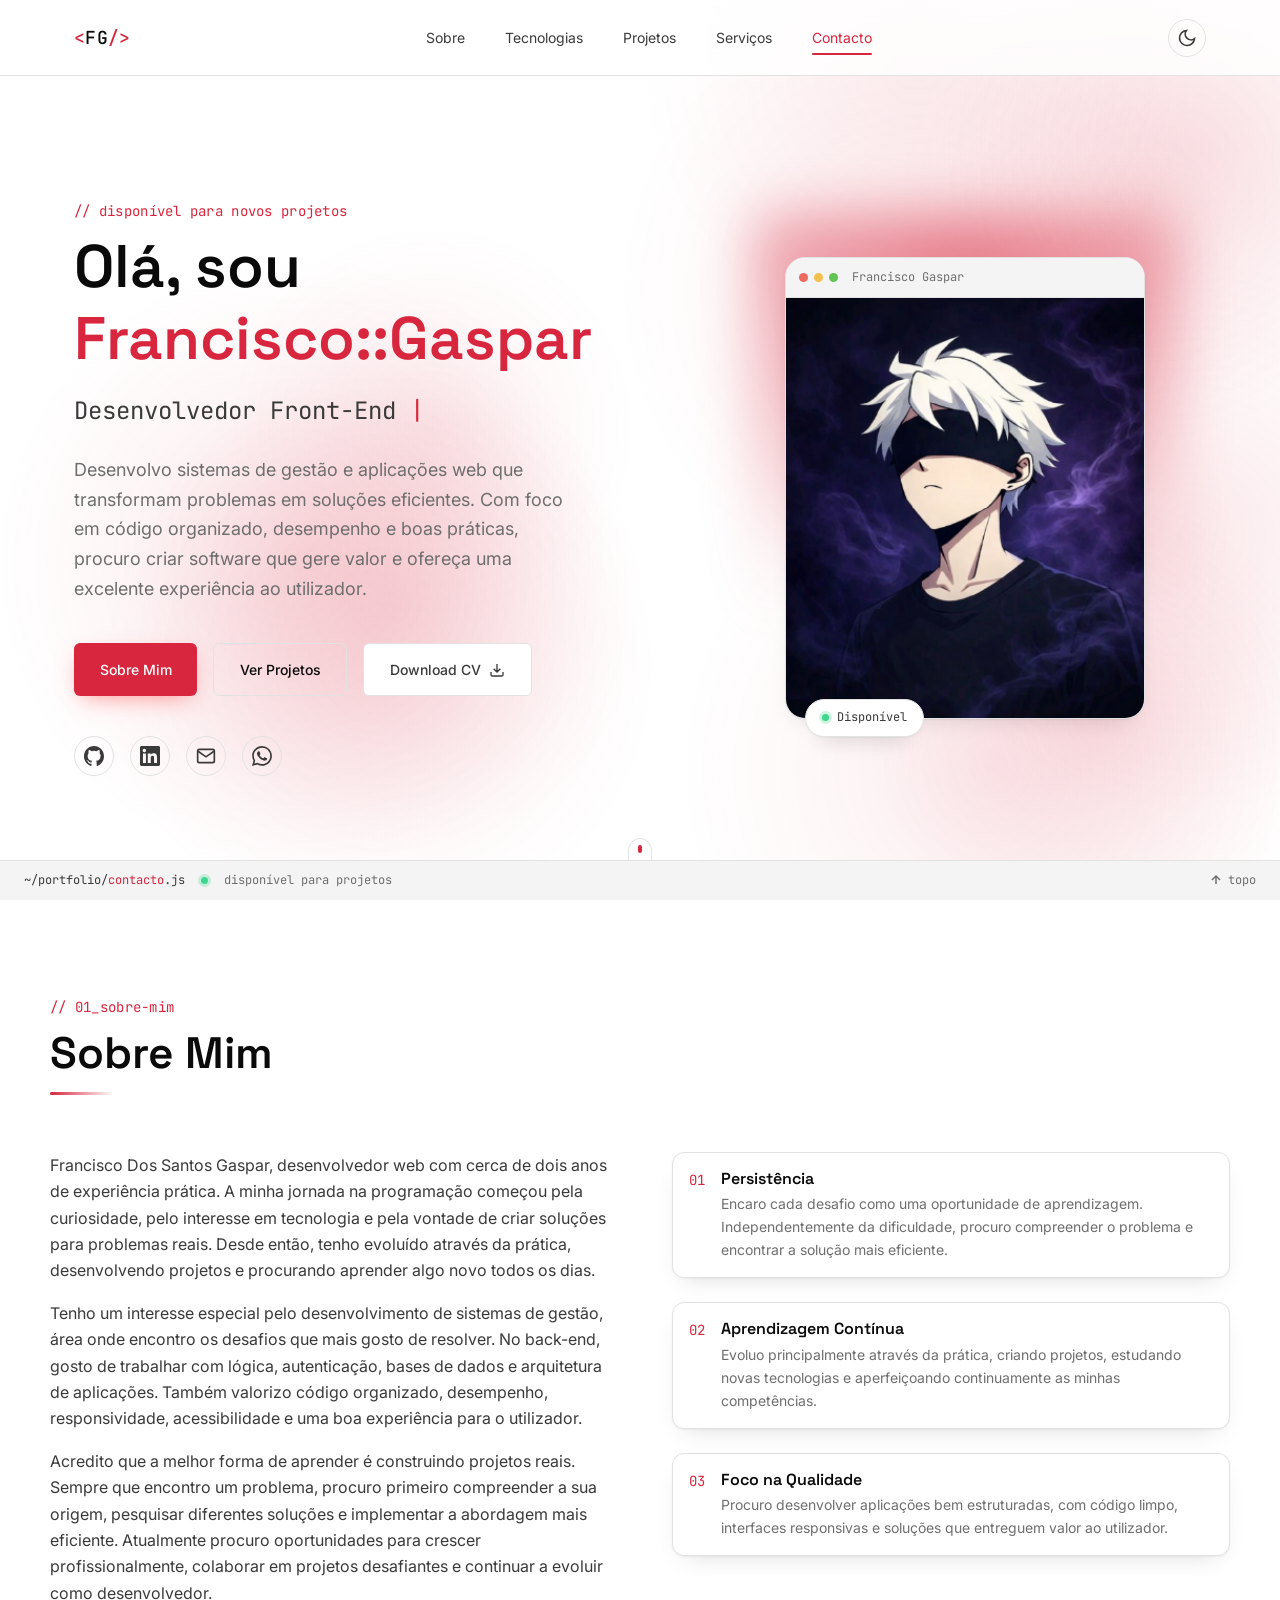
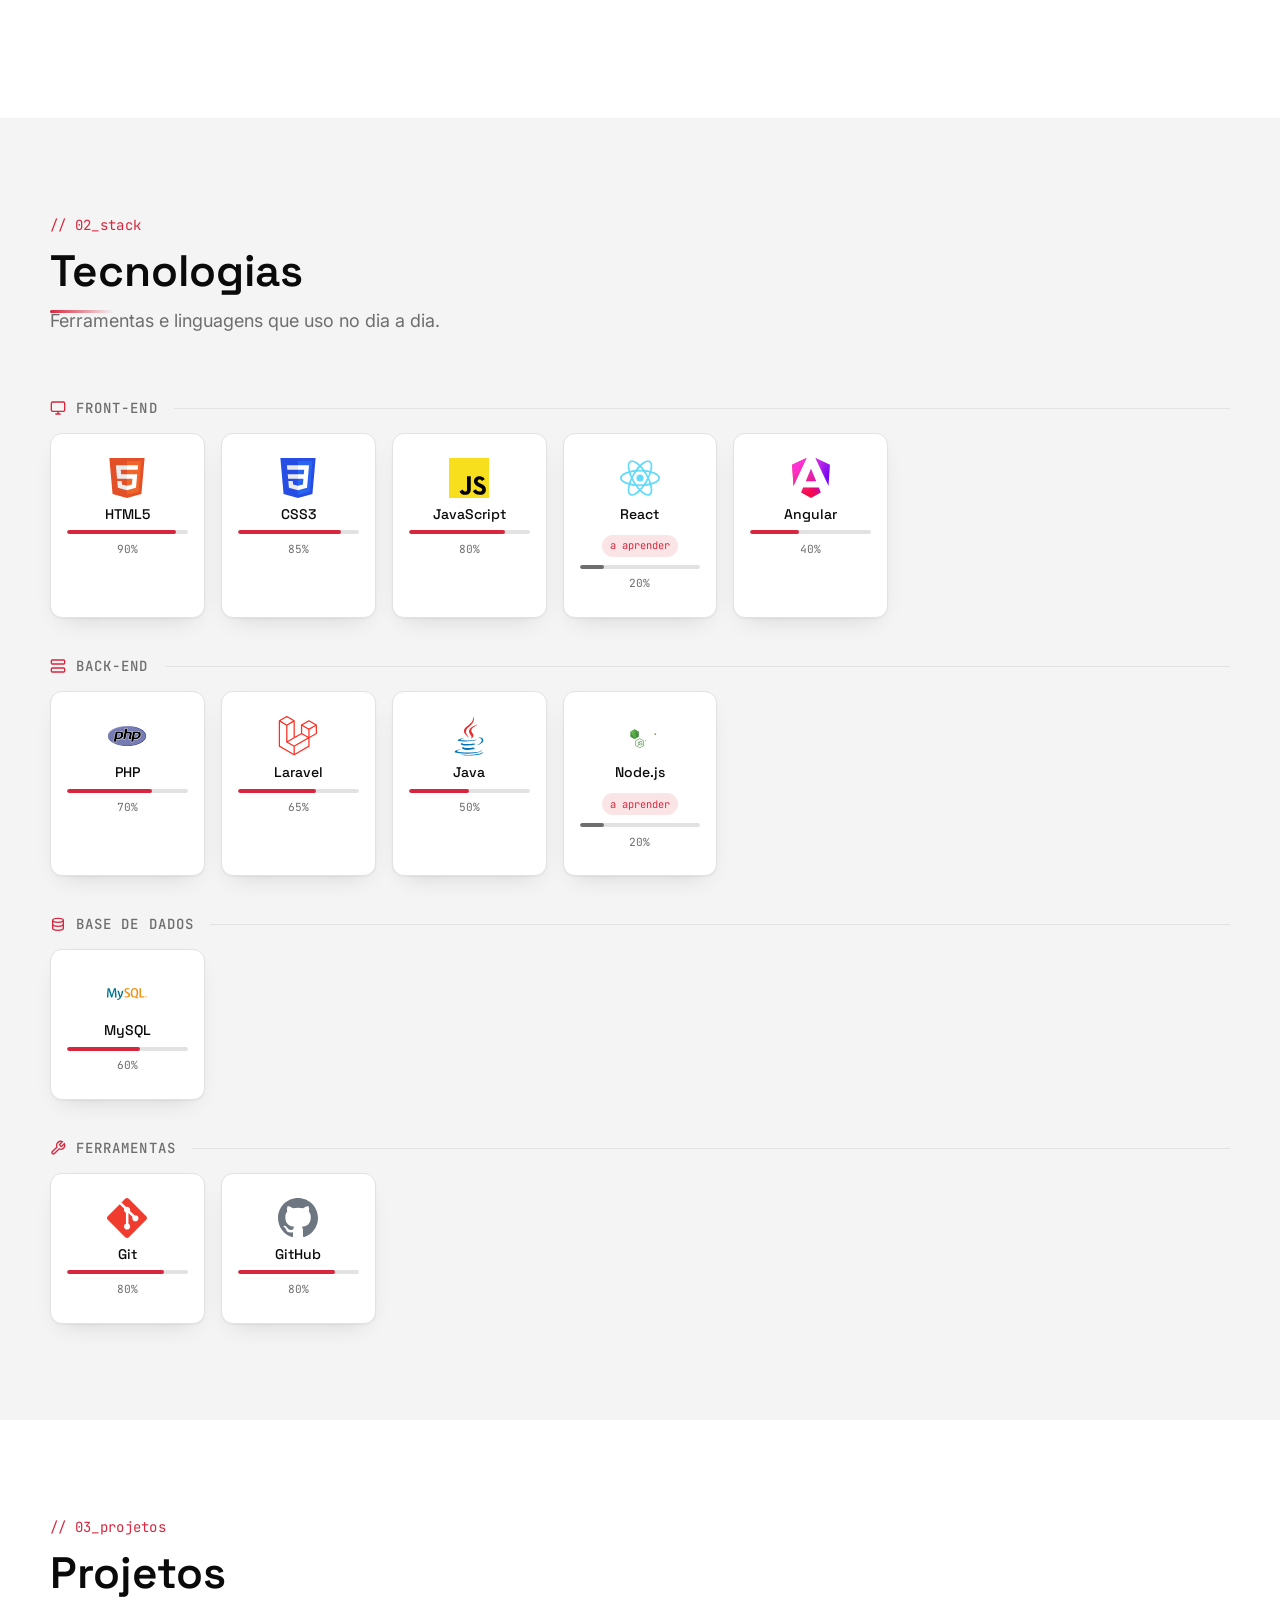
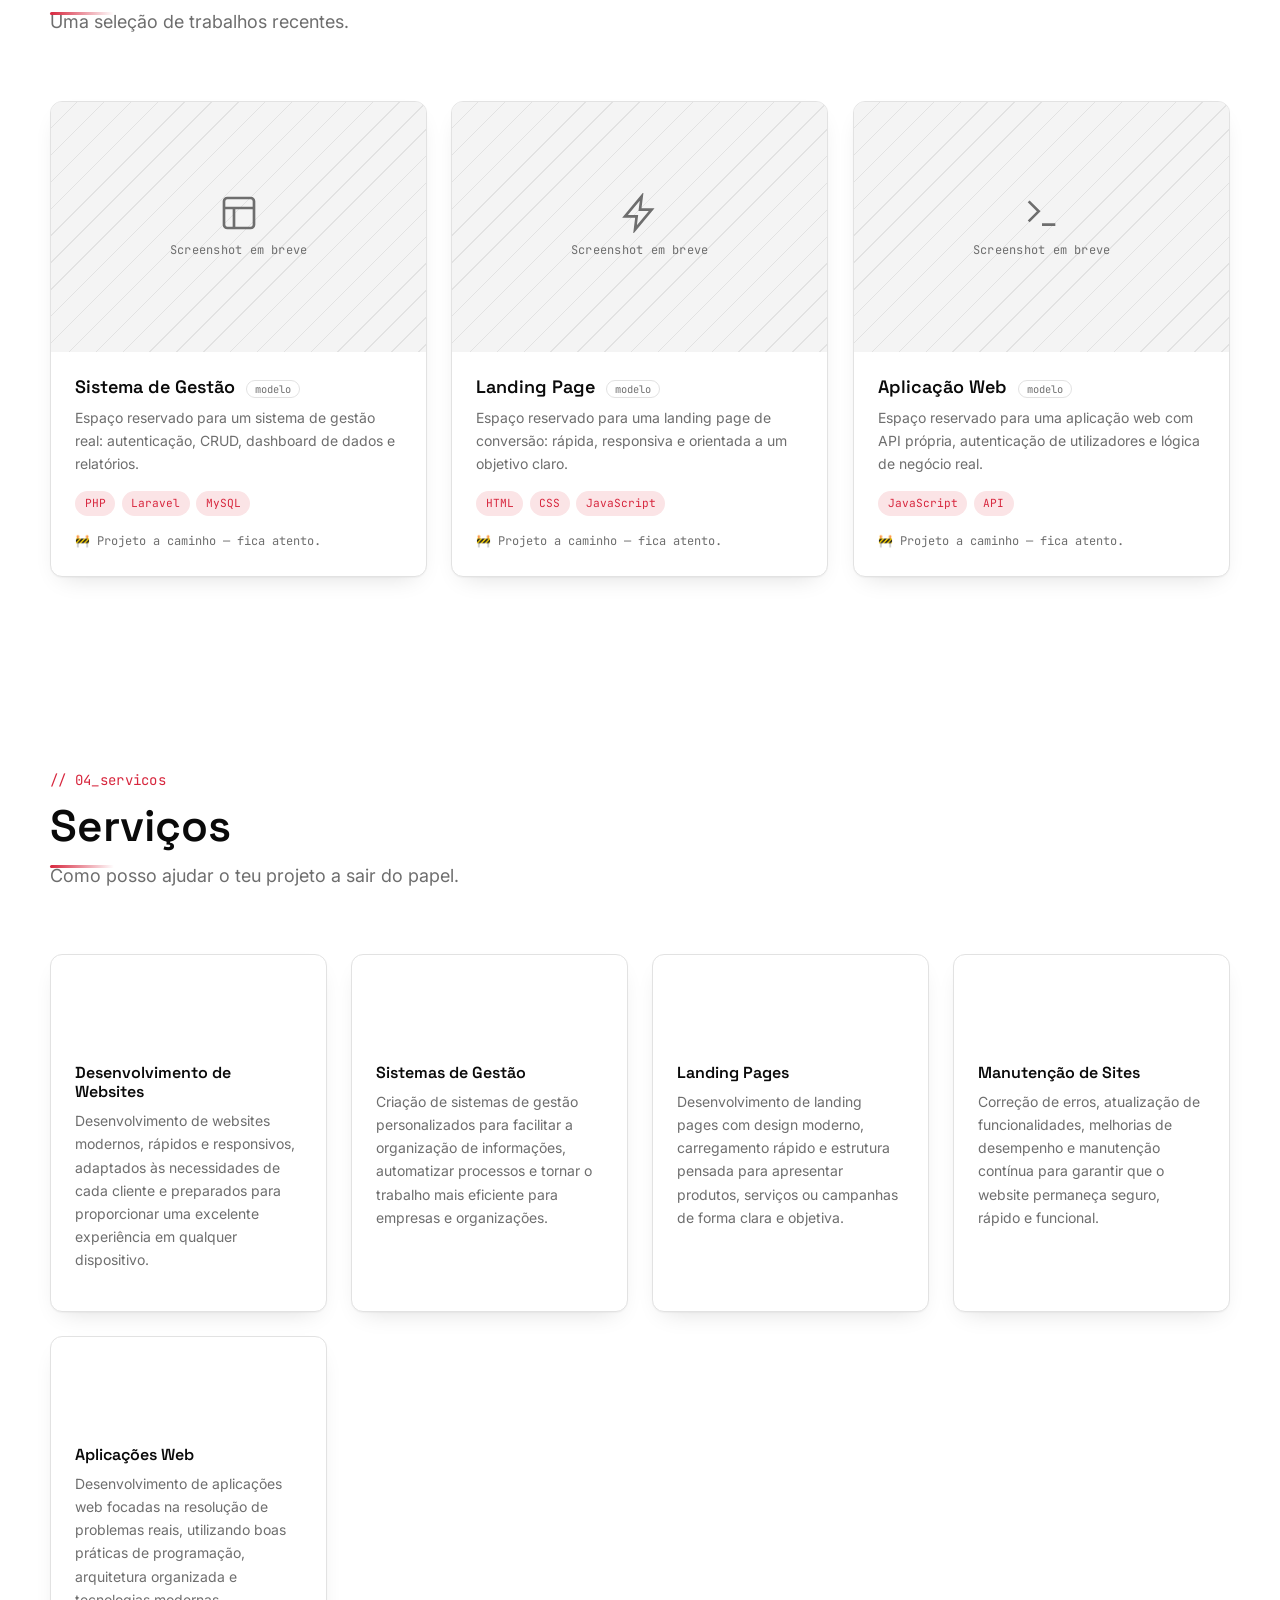
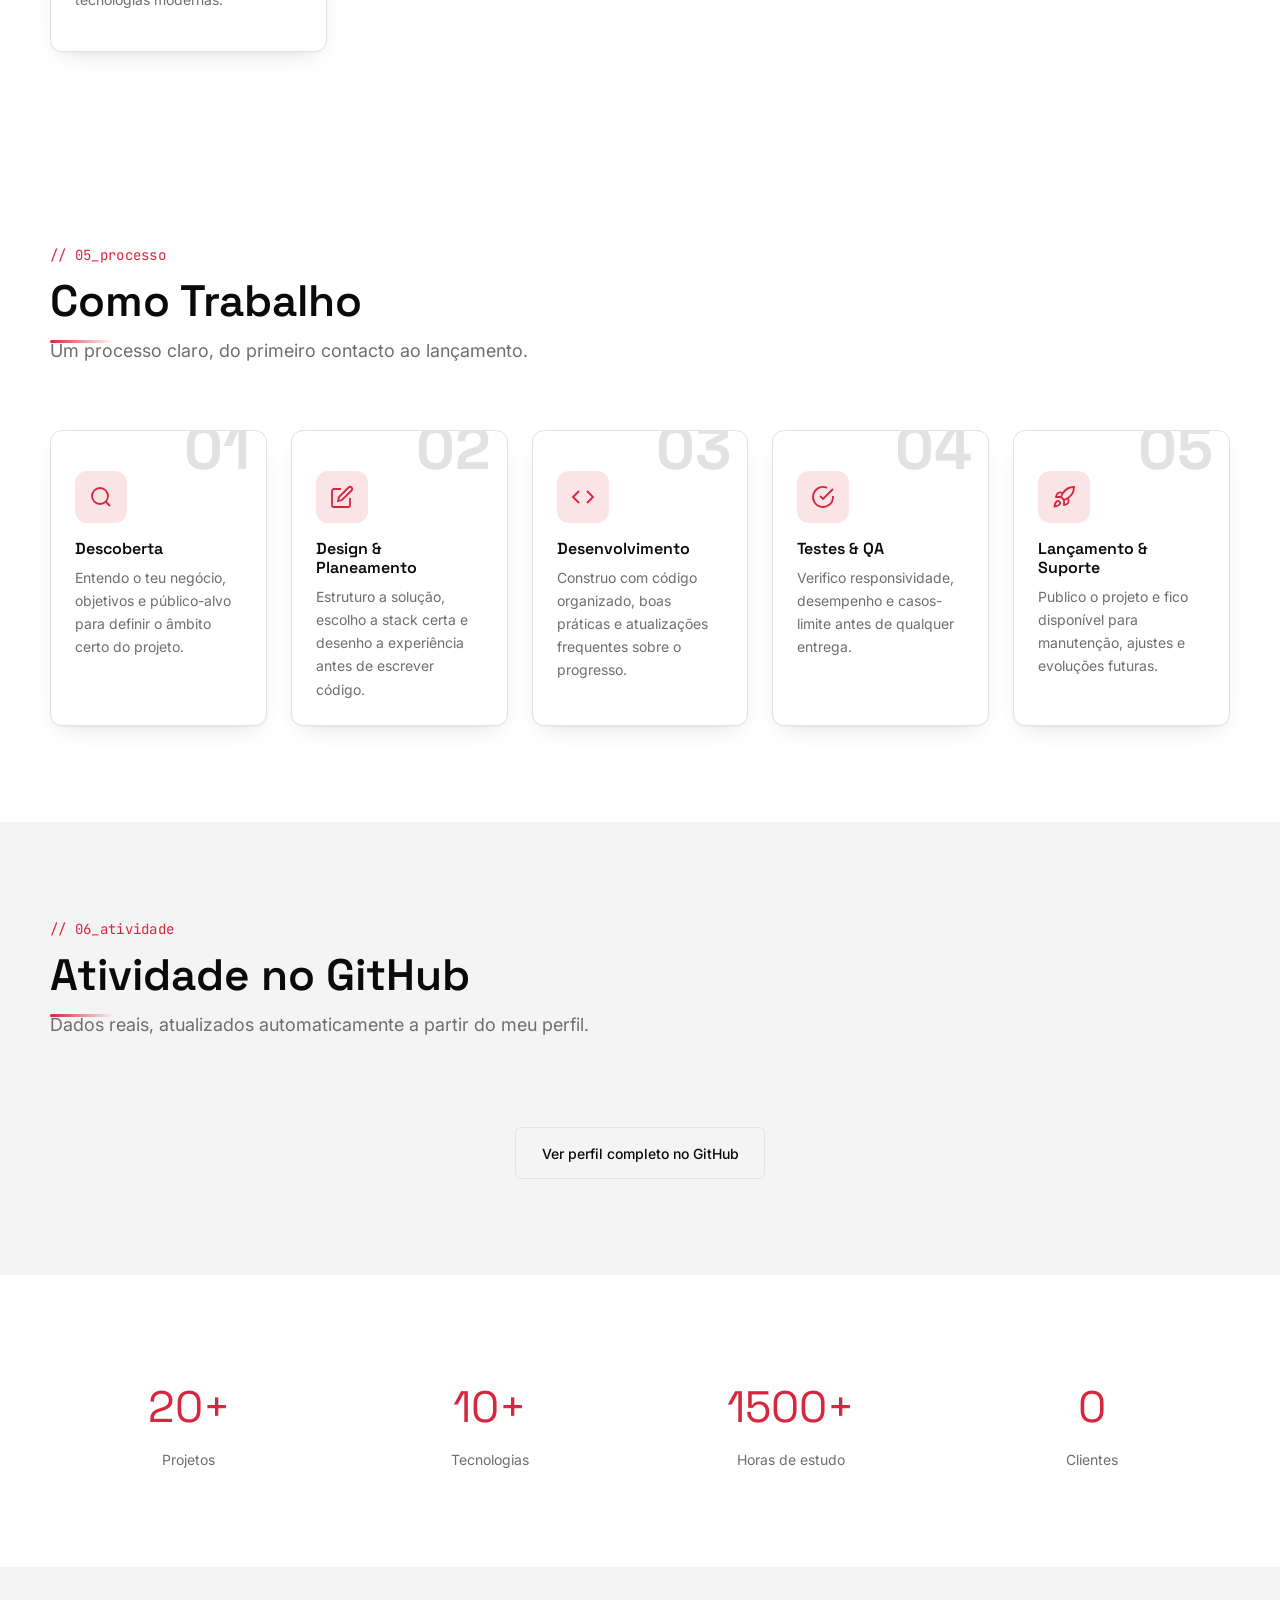
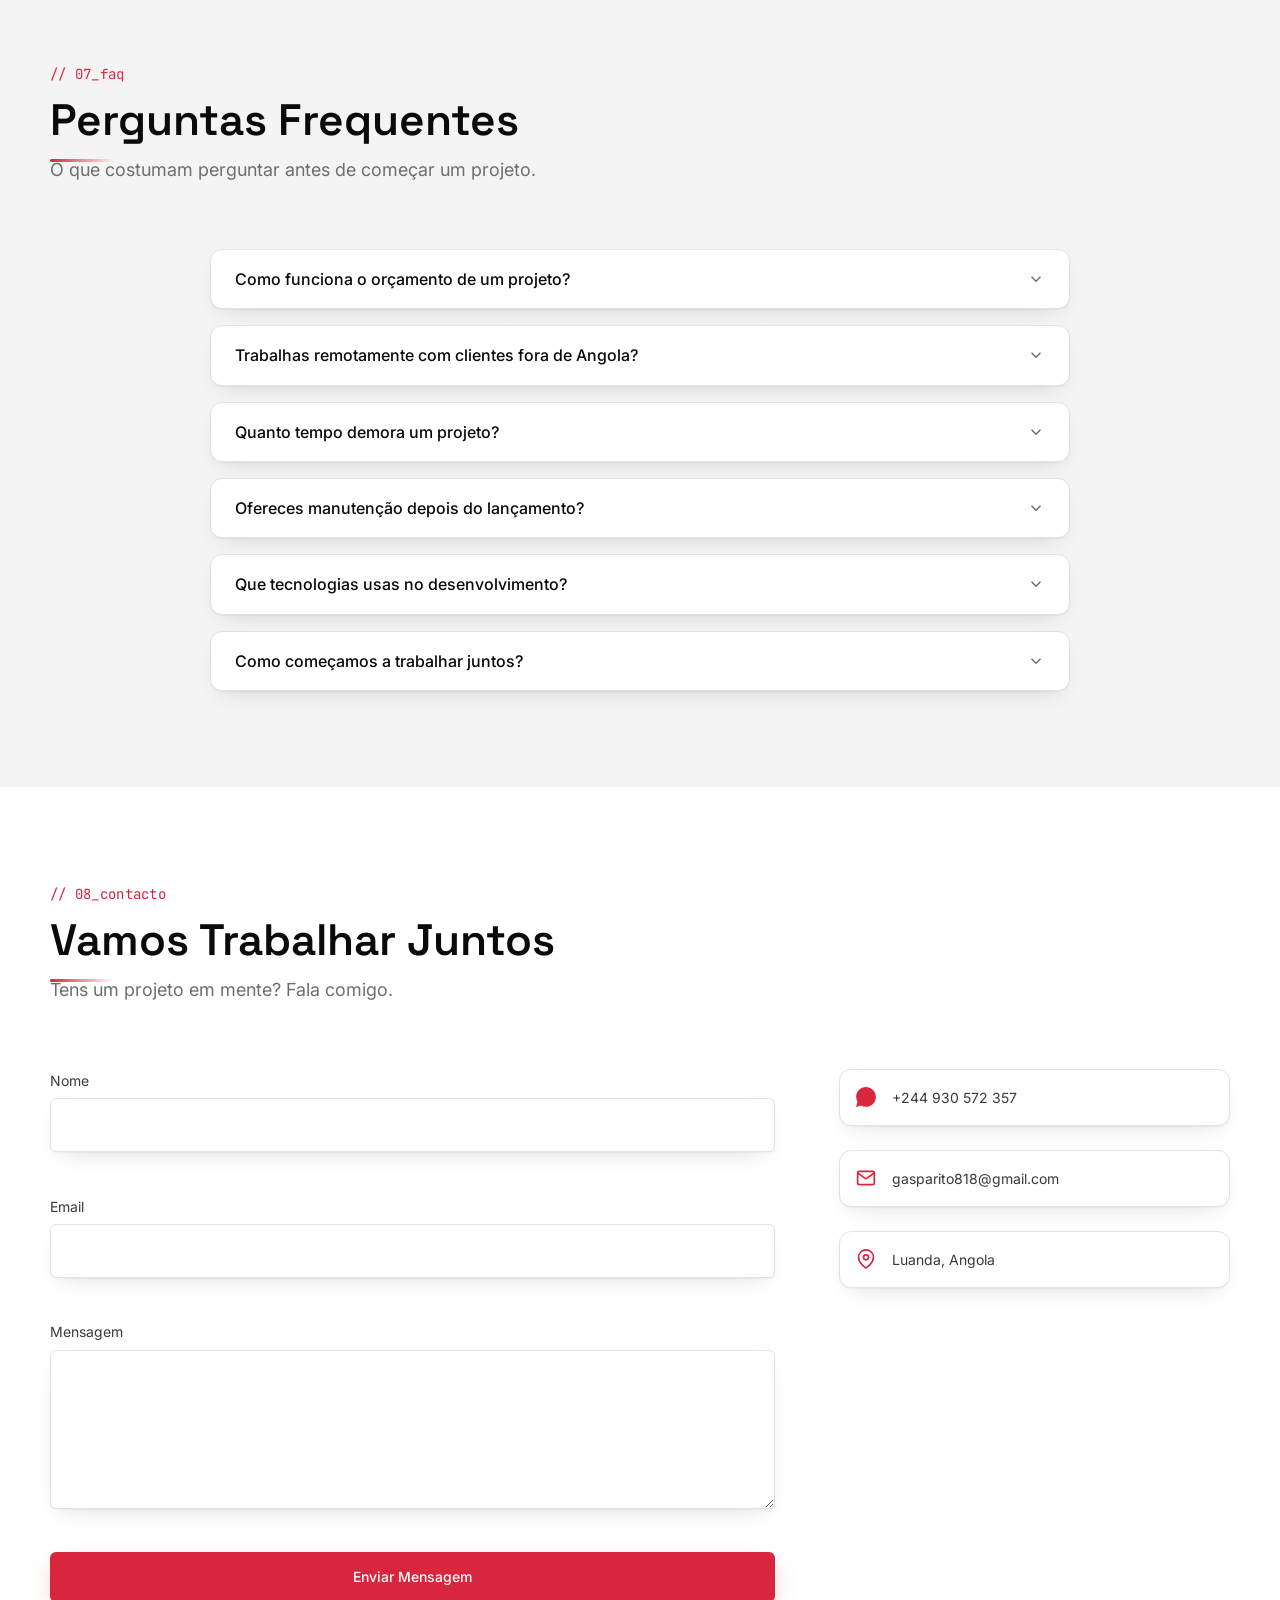
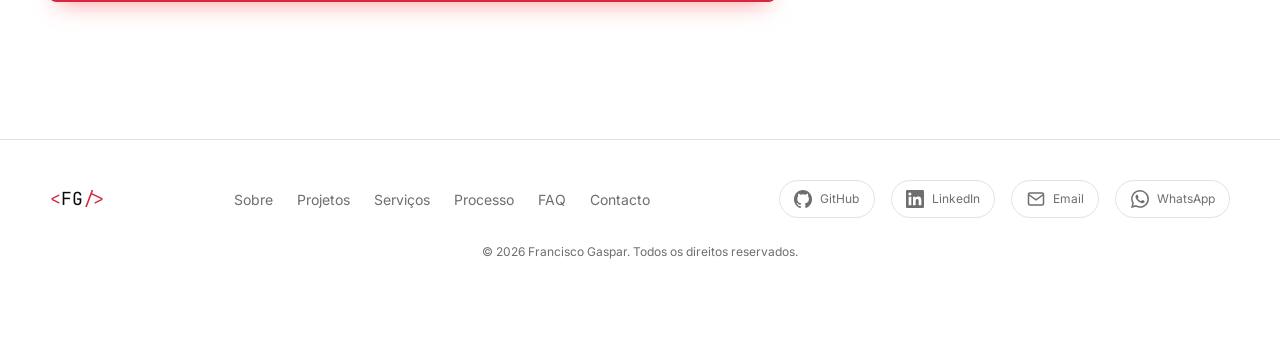
==== index.html @ 6e01d4ab "Renomeia home.html para index.html GitHub Pages serve automaticamente index.html na raiz do site; se" ====
<!DOCTYPE html>
<html lang="pt-PT">
<head>
  <meta charset="UTF-8">
  <meta name="viewport" content="width=device-width, initial-scale=1.0">

  <!-- ===== SEO básico ===== -->
  <title>Francisco Gaspar — Desenvolvedor Front-End & UI/UX Designer</title>
  <meta name="description" content="Portfólio de Francisco Gaspar, Desenvolvedor Front-End e UI/UX Designer. Veja projetos, tecnologias e serviços de desenvolvimento web.">
  <meta name="author" content="Francisco Gaspar">
  <meta name="keywords" content="desenvolvedor front-end, ui ux designer, portfólio, web developer, Angola, Luanda">

  <!-- Open Graph (partilha em redes sociais) -->
  <meta property="og:type" content="website">
  <meta property="og:title" content="Francisco Gaspar — Desenvolvedor Front-End & UI/UX Designer">
  <meta property="og:description" content="Portfólio profissional com projetos, tecnologias e serviços.">
  <meta property="og:image" content="assets/images/og-cover.jpg">
  <meta property="og:image:width" content="1200">
  <meta property="og:image:height" content="630">
  <!-- TODO: substitui pelo domínio real quando o site estiver publicado -->
  <meta property="og:url" content="https://franciscogaspar.dev/">
  <meta property="og:locale" content="pt_PT">
  <meta name="twitter:card" content="summary_large_image">
  <meta name="twitter:title" content="Francisco Gaspar — Desenvolvedor Front-End & UI/UX Designer">
  <meta name="twitter:description" content="Portfólio profissional com projetos, tecnologias e serviços.">
  <meta name="twitter:image" content="assets/images/og-cover.jpg">

  <link rel="icon" type="image/png" href="assets/icons/favicon.png">
  <link rel="apple-touch-icon" href="assets/icons/apple-touch-icon.png">
  <!-- TODO: substitui pelo domínio real quando o site estiver publicado -->
  <link rel="canonical" href="https://franciscogaspar.dev/">
  <meta name="theme-color" content="#0B0E14" media="(prefers-color-scheme: dark)">
  <meta name="theme-color" content="#FAF9F6" media="(prefers-color-scheme: light)">

  <!-- ===== Tipografia (Google Fonts) ===== -->
  <link rel="preconnect" href="https://fonts.googleapis.com">
  <link rel="preconnect" href="https://fonts.gstatic.com" crossorigin>
  <link href="https://fonts.googleapis.com/css2?family=Space+Grotesk:wght@500;600;700&family=Inter:wght@400;500;600&family=JetBrains+Mono:wght@400;500&display=swap" rel="stylesheet">

  <!-- ===== Folhas de estilo ===== -->
  <link rel="stylesheet" href="Style.css">
  <link rel="stylesheet" href="responsive.css">
  <link rel="stylesheet" href="animations.css">

  <!-- Dados estruturados (Schema.org) — ajuda motores de busca a entender quem és -->
  <script type="application/ld+json">
  {
    "@context": "https://schema.org",
    "@type": "Person",
    "name": "Francisco Gaspar",
    "jobTitle": "Desenvolvedor Front-End & UI/UX Designer",
    "url": "https://franciscogaspar.dev/",
    "image": "https://franciscogaspar.dev/assets/images/Frank.jpg",
    "email": "mailto:gasparito818@gmail.com",
    "address": {
      "@type": "PostalAddress",
      "addressLocality": "Luanda",
      "addressCountry": "AO"
    },
    "sameAs": [
      "https://github.com/FranciscoFrontista"
    ],
    "knowsAbout": ["HTML5", "CSS3", "JavaScript", "PHP", "Laravel", "MySQL", "Git"]
  }
  </script>
</head>
<body>

  <!-- Evita "flash" de tema errado: o theme.js define o tema antes da pintura -->
  <script>
    (function () {
      const savedTheme = localStorage.getItem('portfolio-theme');
      const systemPrefersLight = window.matchMedia('(prefers-color-scheme: light)').matches;
      const theme = savedTheme || (systemPrefersLight ? 'light' : 'dark');
      document.documentElement.setAttribute('data-theme', theme);
    })();
  </script>

  <!-- ===================== PRELOADER ===================== -->
  <noscript><style>.preloader { display: none !important; }</style></noscript>
  <div class="preloader" id="preloader" aria-hidden="true">
    <div class="preloader__code">
      <span class="preloader__code-line">const dev = { name: 'Francisco Gaspar', stack: ['PHP','Laravel','JS'] };</span>
      <span class="preloader__code-line">function buildPortfolio() { return render(components); }</span>
      <span class="preloader__code-line">01000110 01000111 00101111 01010000 01001111 01010010 01010100</span>
      <span class="preloader__code-line">git commit -m "a carregar interface"</span>
      <span class="preloader__code-line">SELECT * FROM projetos WHERE status = 'pronto';</span>
      <span class="preloader__code-line">class Developer extends Creative {}</span>
    </div>

    <div class="preloader__core">
      <div class="preloader__frame">
        <span class="preloader__corner preloader__corner--tl"></span>
        <span class="preloader__corner preloader__corner--tr"></span>
        <span class="preloader__corner preloader__corner--bl"></span>
        <span class="preloader__corner preloader__corner--br"></span>
      </div>
      <div class="preloader__particles">
        <span class="preloader__particle"></span>
        <span class="preloader__particle"></span>
        <span class="preloader__particle"></span>
        <span class="preloader__particle"></span>
        <span class="preloader__particle"></span>
        <span class="preloader__particle"></span>
      </div>
      <div class="preloader__ring preloader__ring--a"></div>
      <div class="preloader__ring preloader__ring--b"></div>
      <div class="preloader__logo"><span class="preloader__bracket">&lt;</span>FG<span class="preloader__bracket">/&gt;</span></div>
      <div class="preloader__scan"></div>
    </div>
    <div class="preloader__status">
      <span class="preloader__label">a carregar<span class="preloader__dots"><span>.</span><span>.</span><span>.</span></span></span>
      <div class="preloader__bar"><div class="preloader__bar-fill" id="preloaderFill"></div></div>
    </div>
  </div>

  <!-- Link de acessibilidade: salta a navegação para quem usa teclado/leitor de ecrã -->
  <a class="skip-link" href="#inicio">Saltar para o conteúdo principal</a>

  <!-- ===================== NAVBAR ===================== -->
  <header class="navbar" id="navbar">
    <div class="scroll-progress" id="scrollProgress" aria-hidden="true"></div>
    <nav class="navbar__inner" aria-label="Navegação principal">

      <a href="#inicio" class="navbar__logo" aria-label="Página inicial">
        <!-- Logo/monograma — substitui pelas tuas iniciais ou logo SVG -->
        <span class="navbar__logo-bracket">&lt;</span>FG<span class="navbar__logo-bracket">/&gt;</span>
      </a>

      <ul class="navbar__links" id="navLinks">
        <li><a href="#sobre" class="navbar__link" data-section="sobre">Sobre</a></li>
        <li><a href="#tecnologias" class="navbar__link" data-section="tecnologias">Tecnologias</a></li>
        <li><a href="#projetos" class="navbar__link" data-section="projetos">Projetos</a></li>
        <li><a href="#servicos" class="navbar__link" data-section="servicos">Serviços</a></li>
        <li><a href="#contacto" class="navbar__link" data-section="contacto">Contacto</a></li>
      </ul>

      <div class="navbar__actions">
        <!-- Botão de tema -->
        <button class="theme-toggle" id="themeToggle" aria-label="Alternar tema claro/escuro" aria-pressed="false">
          <svg class="icon-sun" width="20" height="20" viewBox="0 0 24 24" fill="none" stroke="currentColor" stroke-width="2" aria-hidden="true">
            <circle cx="12" cy="12" r="4"></circle>
            <path d="M12 2v2M12 20v2M4.93 4.93l1.41 1.41M17.66 17.66l1.41 1.41M2 12h2M20 12h2M6.34 17.66l-1.41 1.41M19.07 4.93l-1.41 1.41"></path>
          </svg>
          <svg class="icon-moon" width="20" height="20" viewBox="0 0 24 24" fill="none" stroke="currentColor" stroke-width="2" aria-hidden="true">
            <path d="M21 12.79A9 9 0 1111.21 3 7 7 0 0021 12.79z"></path>
          </svg>
        </button>

        <!-- Menu mobile (hambúrguer) -->
        <button class="navbar__burger" id="navBurger" aria-label="Abrir menu de navegação" aria-expanded="false" aria-controls="navLinks">
          <span></span><span></span><span></span>
        </button>
      </div>

    </nav>
  </header>

  <main id="inicio">

    <!-- ===================== HERO ===================== -->
    <section class="hero" aria-label="Apresentação">
      <canvas class="hero__smoke" id="heroSmoke" aria-hidden="true"></canvas>
      <div class="hero__inner">
      <div class="hero__content">

        <p class="eyebrow">// disponível para novos projetos</p>

        <h1 class="hero__title">
          Olá, sou <span class="hero__name">Francisco::Gaspar</span>
        </h1>

        <p class="hero__role">
          <span id="typingText" aria-hidden="true"></span>
          <span class="hero__cursor" aria-hidden="true">|</span>
          <span class="sr-only">Desenvolvedor Front-End, UI/UX Designer</span>
        </p>

        <p class="hero__summary">
  Desenvolvo sistemas de gestão e aplicações web que transformam problemas em
  soluções eficientes. Com foco em código organizado, desempenho e boas
  práticas, procuro criar software que gere valor e ofereça uma excelente
  experiência ao utilizador.
</p>
        <div class="hero__actions">
          <a href="#sobre" class="btn btn--primary">Sobre Mim</a>
          <a href="#projetos" class="btn btn--secondary">Ver Projetos</a>
          <a href="assets/cv/cv.pdf" class="btn btn--ghost" download>
            Download CV
            <svg width="16" height="16" viewBox="0 0 24 24" fill="none" stroke="currentColor" stroke-width="2" aria-hidden="true">
              <path d="M21 15v4a2 2 0 01-2 2H5a2 2 0 01-2-2v-4M7 10l5 5 5-5M12 15V3"></path>
            </svg>
          </a>
        </div>

        <ul class="hero__socials" aria-label="Redes sociais">
          <li>
            <a href="https://github.com/FranciscoFrontista" target="_blank" rel="noopener noreferrer" aria-label="GitHub">
              <svg width="20" height="20" viewBox="0 0 24 24" fill="currentColor" aria-hidden="true"><path d="M12 0C5.37 0 0 5.5 0 12.3c0 5.43 3.44 10.03 8.21 11.66.6.12.82-.27.82-.6v-2.1c-3.34.74-4.04-1.65-4.04-1.65-.55-1.43-1.34-1.81-1.34-1.81-1.1-.77.08-.75.08-.75 1.22.09 1.86 1.28 1.86 1.28 1.07 1.87 2.8 1.33 3.49 1.02.11-.79.42-1.33.76-1.64-2.67-.31-5.47-1.38-5.47-6.13 0-1.36.47-2.46 1.25-3.33-.13-.31-.54-1.57.12-3.28 0 0 1.02-.33 3.34 1.27a11.4 11.4 0 016.08 0c2.32-1.6 3.33-1.27 3.33-1.27.67 1.71.25 2.97.13 3.28.78.87 1.24 1.97 1.24 3.33 0 4.76-2.8 5.82-5.48 6.12.43.38.81 1.13.81 2.28v3.38c0 .33.22.72.83.6C20.57 22.32 24 17.73 24 12.3 24 5.5 18.63 0 12 0z"></path></svg>
            </a>
          </li>
          <li>
            <a href="https://linkedin.com/in/teu-usuario" target="_blank" rel="noopener noreferrer" aria-label="LinkedIn">
              <svg width="20" height="20" viewBox="0 0 24 24" fill="currentColor" aria-hidden="true"><path d="M20.45 20.45h-3.56v-5.57c0-1.33-.02-3.04-1.85-3.04-1.85 0-2.14 1.45-2.14 2.94v5.67H9.34V9h3.41v1.56h.05c.48-.9 1.64-1.85 3.38-1.85 3.6 0 4.27 2.37 4.27 5.46v6.28zM5.34 7.43a2.07 2.07 0 11.01-4.13 2.07 2.07 0 01-.01 4.13zM7.12 20.45H3.56V9h3.56v11.45zM22.22 0H1.77C.8 0 0 .78 0 1.75v20.5C0 23.22.8 24 1.77 24h20.45c.98 0 1.78-.78 1.78-1.75V1.75C24 .78 23.2 0 22.22 0z"></path></svg>
            </a>
          </li>
          <li>
            <a href="mailto:Gasparito818@gmail.com" aria-label="Email">
              <svg width="20" height="20" viewBox="0 0 24 24" fill="none" stroke="currentColor" stroke-width="2" aria-hidden="true"><path d="M4 4h16v16H4z" opacity="0"></path><path d="M22 6l-10 7L2 6"></path><rect x="2" y="4" width="20" height="16" rx="2"></rect></svg>
            </a>
          </li>
          <li>
            <a href="https://wa.me/244930572357" target="_blank" rel="noopener noreferrer" aria-label="WhatsApp">
              <svg width="20" height="20" viewBox="0 0 24 24" fill="currentColor" aria-hidden="true"><path d="M12.04 0C5.5 0 .2 5.3.2 11.84c0 2.09.55 4.13 1.6 5.93L0 24l6.4-1.68a11.9 11.9 0 005.64 1.44h.01c6.54 0 11.84-5.3 11.84-11.84 0-3.16-1.23-6.13-3.47-8.36A11.77 11.77 0 0012.04 0zm0 21.65a9.8 9.8 0 01-5-1.36l-.36-.21-3.8 1 1.01-3.7-.23-.38a9.8 9.8 0 01-1.5-5.16c0-5.42 4.41-9.83 9.84-9.83 2.63 0 5.1 1.02 6.96 2.88a9.78 9.78 0 012.88 6.96c0 5.42-4.41 9.8-9.8 9.8zm5.4-7.34c-.3-.15-1.75-.86-2.02-.96-.27-.1-.47-.15-.66.15-.2.3-.76.96-.93 1.16-.17.2-.34.22-.64.07-.3-.15-1.25-.46-2.38-1.47-.88-.78-1.47-1.75-1.65-2.05-.17-.3-.02-.46.13-.6.13-.13.3-.34.45-.51.15-.17.2-.3.3-.5.1-.2.05-.37-.02-.52-.08-.15-.66-1.6-.91-2.19-.24-.58-.48-.5-.66-.5-.17-.01-.37-.01-.57-.01-.2 0-.52.07-.79.37-.27.3-1.04 1.02-1.04 2.48s1.07 2.87 1.22 3.07c.15.2 2.1 3.2 5.08 4.49.71.3 1.26.49 1.7.62.71.23 1.36.2 1.87.12.57-.08 1.75-.71 2-1.4.25-.69.25-1.28.17-1.4-.07-.12-.27-.2-.57-.34z"></path></svg>
            </a>
          </li>
        </ul>

      </div>

      <div class="hero__media">
        <div class="hero__photo-wrap">
          <div class="hero__photo-card">
            <div class="hero__photo-chrome" aria-hidden="true">
              <span class="hero__photo-dot hero__photo-dot--a"></span>
              <span class="hero__photo-dot hero__photo-dot--b"></span>
              <span class="hero__photo-dot hero__photo-dot--c"></span>
              <span class="hero__photo-filename">Francisco Gaspar</span>
            </div>
            <img
              src="assets/images/Frank.jpg"
              alt="Foto de perfil de Francisco"
              class="hero__photo"
              width="420"
              height="420"
            >
          </div>
          <span class="hero__photo-badge">
            <span class="hero__photo-badge-dot" aria-hidden="true"></span>
            Disponível
          </span>
        </div>
      </div>
      </div>

      <a href="#sobre" class="scroll-hint" aria-label="Descer para a secção Sobre">
        <span></span>
      </a>
    </section>

  <!-- ===================== SOBRE MIM ===================== -->
<section class="section section--textured" id="sobre" aria-labelledby="sobre-title">
  <div class="section__header reveal">
    <p class="eyebrow">// 01_sobre-mim</p>
    <h2 class="section__title" id="sobre-title">Sobre Mim</h2>
  </div>

  <div class="about">
    <div class="about__text reveal">
      <p>
        Francisco Dos Santos Gaspar, desenvolvedor web com cerca de dois anos de
        experiência prática. A minha jornada na programação começou pela
        curiosidade, pelo interesse em tecnologia e pela vontade de criar
        soluções para problemas reais. Desde então, tenho evoluído através da
        prática, desenvolvendo projetos e procurando aprender algo novo todos
        os dias.
      </p>

      <p>
        Tenho um interesse especial pelo desenvolvimento de sistemas de gestão,
        área onde encontro os desafios que mais gosto de resolver. No back-end,
        gosto de trabalhar com lógica, autenticação, bases de dados e
        arquitetura de aplicações. Também valorizo código organizado,
        desempenho, responsividade, acessibilidade e uma boa experiência para o
        utilizador.
      </p>

      <p>
        Acredito que a melhor forma de aprender é construindo projetos reais.
        Sempre que encontro um problema, procuro primeiro compreender a sua
        origem, pesquisar diferentes soluções e implementar a abordagem mais
        eficiente. Atualmente procuro oportunidades para crescer
        profissionalmente, colaborar em projetos desafiantes e continuar a
        evoluir como desenvolvedor.
      </p>
    </div>

    <ul class="about__highlights reveal">
      <li>
        <span class="about__highlight-number">01</span>
        <div>
          <h3>Persistência</h3>
          <p>
            Encaro cada desafio como uma oportunidade de aprendizagem.
            Independentemente da dificuldade, procuro compreender o problema e
            encontrar a solução mais eficiente.
          </p>
        </div>
      </li>

      <li>
        <span class="about__highlight-number">02</span>
        <div>
          <h3>Aprendizagem Contínua</h3>
          <p>
            Evoluo principalmente através da prática, criando projetos,
            estudando novas tecnologias e aperfeiçoando continuamente as minhas
            competências.
          </p>
        </div>
      </li>

      <li>
        <span class="about__highlight-number">03</span>
        <div>
          <h3>Foco na Qualidade</h3>
          <p>
            Procuro desenvolver aplicações bem estruturadas, com código limpo,
            interfaces responsivas e soluções que entreguem valor ao utilizador.
          </p>
        </div>
      </li>
    </ul>
  </div>
</section>

    <!-- ===================== TECNOLOGIAS ===================== -->
    <section class="section section--alt" id="tecnologias" aria-labelledby="tech-title">
      <div class="section__header reveal">
        <p class="eyebrow">// 02_stack</p>
        <h2 class="section__title" id="tech-title">Tecnologias</h2>
        <p class="section__subtitle">Ferramentas e linguagens que uso no dia a dia.</p>
      </div>

      <div class="tech-categories">

        <div class="tech-category reveal">
          <h3 class="tech-category__title">
            <svg width="16" height="16" viewBox="0 0 24 24" fill="none" stroke="currentColor" stroke-width="2" aria-hidden="true"><rect x="2" y="3" width="20" height="14" rx="2"></rect><path d="M8 21h8M12 17v4"></path></svg>
            Front-End
          </h3>
          <ul class="tech-grid">
            <li class="tech-card reveal" data-level="90">
              <img src="assets/icons/html5.svg" alt="Logo HTML5" class="tech-card__icon" loading="lazy" width="40" height="40">
              <h4 class="tech-card__name">HTML5</h4>
              <div class="tech-card__bar"><span></span></div>
              <span class="tech-card__level" aria-hidden="true">0%</span>
            </li>
            <li class="tech-card reveal" data-level="85">
              <img src="assets/icons/css3.svg" alt="Logo CSS3" class="tech-card__icon" loading="lazy" width="40" height="40">
              <h4 class="tech-card__name">CSS3</h4>
              <div class="tech-card__bar"><span></span></div>
              <span class="tech-card__level" aria-hidden="true">0%</span>
            </li>
            <li class="tech-card reveal" data-level="80">
              <img src="assets/icons/javascript.svg" alt="Logo JavaScript" class="tech-card__icon" loading="lazy" width="40" height="40">
              <h4 class="tech-card__name">JavaScript</h4>
              <div class="tech-card__bar"><span></span></div>
              <span class="tech-card__level" aria-hidden="true">0%</span>
            </li>
            <li class="tech-card tech-card--learning reveal" data-level="20">
              <img src="assets/icons/react.svg" alt="Logo React" class="tech-card__icon" loading="lazy" width="40" height="40">
              <h4 class="tech-card__name">React</h4>
              <span class="tech-card__badge">a aprender</span>
              <div class="tech-card__bar"><span></span></div>
              <span class="tech-card__level" aria-hidden="true">0%</span>
            </li>
            <li class="tech-card reveal" data-level="40">
              <img src="assets/icons/angular.svg" alt="Logo Angular" class="tech-card__icon" loading="lazy" width="40" height="40">
              <h4 class="tech-card__name">Angular</h4>
              <div class="tech-card__bar"><span></span></div>
              <span class="tech-card__level" aria-hidden="true">0%</span>
            </li>
          </ul>
        </div>

        <div class="tech-category reveal">
          <h3 class="tech-category__title">
            <svg width="16" height="16" viewBox="0 0 24 24" fill="none" stroke="currentColor" stroke-width="2" aria-hidden="true"><rect x="2" y="3" width="20" height="6" rx="1.5"></rect><rect x="2" y="15" width="20" height="6" rx="1.5"></rect><path d="M6 6h.01M6 18h.01"></path></svg>
            Back-End
          </h3>
          <ul class="tech-grid">
            <li class="tech-card reveal" data-level="70">
              <img src="assets/icons/php.svg" alt="Logo PHP" class="tech-card__icon" loading="lazy" width="40" height="40">
              <h4 class="tech-card__name">PHP</h4>
              <div class="tech-card__bar"><span></span></div>
              <span class="tech-card__level" aria-hidden="true">0%</span>
            </li>
            <li class="tech-card reveal" data-level="65">
              <img src="assets/icons/laravel.svg" alt="Logo Laravel" class="tech-card__icon" loading="lazy" width="40" height="40">
              <h4 class="tech-card__name">Laravel</h4>
              <div class="tech-card__bar"><span></span></div>
              <span class="tech-card__level" aria-hidden="true">0%</span>
            </li>
            <li class="tech-card reveal" data-level="50">
              <img src="assets/icons/java.svg" alt="Logo Java" class="tech-card__icon" loading="lazy" width="40" height="40">
              <h4 class="tech-card__name">Java</h4>
              <div class="tech-card__bar"><span></span></div>
              <span class="tech-card__level" aria-hidden="true">0%</span>
            </li>
            <li class="tech-card tech-card--learning reveal" data-level="20">
              <img src="assets/icons/nodejs.svg" alt="Logo Node.js" class="tech-card__icon" loading="lazy" width="40" height="40">
              <h4 class="tech-card__name">Node.js</h4>
              <span class="tech-card__badge">a aprender</span>
              <div class="tech-card__bar"><span></span></div>
              <span class="tech-card__level" aria-hidden="true">0%</span>
            </li>
          </ul>
        </div>

        <div class="tech-category reveal">
          <h3 class="tech-category__title">
            <svg width="16" height="16" viewBox="0 0 24 24" fill="none" stroke="currentColor" stroke-width="2" aria-hidden="true"><ellipse cx="12" cy="5" rx="8" ry="3"></ellipse><path d="M4 5v6c0 1.66 3.58 3 8 3s8-1.34 8-3V5"></path><path d="M4 11v6c0 1.66 3.58 3 8 3s8-1.34 8-3v-6"></path></svg>
            Base de Dados
          </h3>
          <ul class="tech-grid">
            <li class="tech-card reveal" data-level="60">
              <img src="assets/icons/mysql.svg" alt="Logo MySQL" class="tech-card__icon" loading="lazy" width="40" height="40">
              <h4 class="tech-card__name">MySQL</h4>
              <div class="tech-card__bar"><span></span></div>
              <span class="tech-card__level" aria-hidden="true">0%</span>
            </li>
          </ul>
        </div>

        <div class="tech-category reveal">
          <h3 class="tech-category__title">
            <svg width="16" height="16" viewBox="0 0 24 24" fill="none" stroke="currentColor" stroke-width="2" aria-hidden="true"><path d="M14.7 6.3a1 1 0 000 1.4l1.6 1.6a1 1 0 001.4 0l3.77-3.77a6 6 0 01-7.94 7.94l-6.91 6.91a2.12 2.12 0 01-3-3l6.91-6.91a6 6 0 017.94-7.94z"></path></svg>
            Ferramentas
          </h3>
          <ul class="tech-grid">
            <li class="tech-card reveal" data-level="80">
              <img src="assets/icons/git.svg" alt="Logo Git" class="tech-card__icon" loading="lazy" width="40" height="40">
              <h4 class="tech-card__name">Git</h4>
              <div class="tech-card__bar"><span></span></div>
              <span class="tech-card__level" aria-hidden="true">0%</span>
            </li>
            <li class="tech-card reveal" data-level="80">
              <img src="assets/icons/github.svg" alt="Logo GitHub" class="tech-card__icon" loading="lazy" width="40" height="40">
              <h4 class="tech-card__name">GitHub</h4>
              <div class="tech-card__bar"><span></span></div>
              <span class="tech-card__level" aria-hidden="true">0%</span>
            </li>
          </ul>
        </div>

      </div>
    </section>

    <!-- ===================== PROJETOS ===================== -->
    <section class="section section--textured" id="projetos" aria-labelledby="projetos-title">
      <div class="section__header reveal">
        <p class="eyebrow">// 03_projetos</p>
        <h2 class="section__title" id="projetos-title">Projetos</h2>
        <p class="section__subtitle">Uma seleção de trabalhos recentes.</p>
      </div>

      <div class="projects-grid">

        <!-- Ainda sem projetos publicados: cartões-modelo, prontos a substituir por
             capturas de ecrã e links reais assim que houver trabalho para mostrar. -->

        <article class="project-card project-card--placeholder reveal">
          <div class="project-card__image-wrap project-card__image-wrap--placeholder">
            <svg width="40" height="40" viewBox="0 0 24 24" fill="none" stroke="currentColor" stroke-width="1.6" aria-hidden="true"><rect x="3" y="3" width="18" height="18" rx="2"></rect><path d="M3 9h18M9 21V9"></path></svg>
            <span>Screenshot em breve</span>
          </div>
          <div class="project-card__body">
            <h3 class="project-card__title">Sistema de Gestão <span class="project-card__slot-badge">modelo</span></h3>
            <p class="project-card__desc">
              Espaço reservado para um sistema de gestão real: autenticação, CRUD,
              dashboard de dados e relatórios.
            </p>
            <ul class="project-card__tags">
              <li>PHP</li><li>Laravel</li><li>MySQL</li>
            </ul>
            <p class="project-card__soon">🚧 Projeto a caminho — fica atento.</p>
          </div>
        </article>

        <article class="project-card project-card--placeholder reveal">
          <div class="project-card__image-wrap project-card__image-wrap--placeholder">
            <svg width="40" height="40" viewBox="0 0 24 24" fill="none" stroke="currentColor" stroke-width="1.6" aria-hidden="true"><path d="M13 2L3 14h7l-1 8 10-12h-7l1-8z"></path></svg>
            <span>Screenshot em breve</span>
          </div>
          <div class="project-card__body">
            <h3 class="project-card__title">Landing Page <span class="project-card__slot-badge">modelo</span></h3>
            <p class="project-card__desc">
              Espaço reservado para uma landing page de conversão: rápida,
              responsiva e orientada a um objetivo claro.
            </p>
            <ul class="project-card__tags">
              <li>HTML</li><li>CSS</li><li>JavaScript</li>
            </ul>
            <p class="project-card__soon">🚧 Projeto a caminho — fica atento.</p>
          </div>
        </article>

        <article class="project-card project-card--placeholder reveal">
          <div class="project-card__image-wrap project-card__image-wrap--placeholder">
            <svg width="40" height="40" viewBox="0 0 24 24" fill="none" stroke="currentColor" stroke-width="1.6" aria-hidden="true"><path d="M4 17l6-6-6-6M12 19h8"></path></svg>
            <span>Screenshot em breve</span>
          </div>
          <div class="project-card__body">
            <h3 class="project-card__title">Aplicação Web <span class="project-card__slot-badge">modelo</span></h3>
            <p class="project-card__desc">
              Espaço reservado para uma aplicação web com API própria,
              autenticação de utilizadores e lógica de negócio real.
            </p>
            <ul class="project-card__tags">
              <li>JavaScript</li><li>API</li>
            </ul>
            <p class="project-card__soon">🚧 Projeto a caminho — fica atento.</p>
          </div>
        </article>

      </div>
    </section>

    <!-- ===================== SERVIÇOS ===================== -->
    <section class="section section--alt section--textured" id="servicos" aria-labelledby="servicos-title">
      <div class="section__header reveal">
        <p class="eyebrow">// 04_servicos</p>
        <h2 class="section__title" id="servicos-title">Serviços</h2>
        <p class="section__subtitle">Como posso ajudar o teu projeto a sair do papel.</p>
      </div>

      <ul class="services-grid">
        <li class="service-card reveal">
          <div class="service-card__icon">
            <svg width="28" height="28" viewBox="0 0 24 24" fill="none" stroke="currentColor" stroke-width="1.8" aria-hidden="true"><path d="M3 5h18M3 12h18M3 19h18"></path></svg>
          </div>
          <h3>Desenvolvimento de Websites</h3>
          <p>
  Desenvolvimento de websites modernos, rápidos e responsivos, adaptados às
  necessidades de cada cliente e preparados para proporcionar uma excelente
  experiência em qualquer dispositivo.
</p>
        </li>
        <li class="service-card reveal">
          <div class="service-card__icon">
            <svg width="28" height="28" viewBox="0 0 24 24" fill="none" stroke="currentColor" stroke-width="1.8" aria-hidden="true"><rect x="3" y="3" width="18" height="18" rx="2"></rect><path d="M3 9h18M9 21V9"></path></svg>
          </div>
          <h3>Sistemas de Gestão</h3>
          <p>
  Criação de sistemas de gestão personalizados para facilitar a organização de
  informações, automatizar processos e tornar o trabalho mais eficiente para
  empresas e organizações.
</p>
        </li>
        <li class="service-card reveal">
          <div class="service-card__icon">
            <svg width="28" height="28" viewBox="0 0 24 24" fill="none" stroke="currentColor" stroke-width="1.8" aria-hidden="true"><path d="M13 2L3 14h7l-1 8 10-12h-7l1-8z"></path></svg>
          </div>
          <h3>Landing Pages</h3>
         <p>
  Desenvolvimento de landing pages com design moderno, carregamento rápido e
  estrutura pensada para apresentar produtos, serviços ou campanhas de forma
  clara e objetiva.
</p>
        </li>
        <li class="service-card reveal">
          <div class="service-card__icon">
            <svg width="28" height="28" viewBox="0 0 24 24" fill="none" stroke="currentColor" stroke-width="1.8" aria-hidden="true"><path d="M12 8v8M8 12h8"></path><circle cx="12" cy="12" r="9"></circle></svg>
          </div>
          <h3>Manutenção de Sites</h3>
          <p>
  Correção de erros, atualização de funcionalidades, melhorias de desempenho e
  manutenção contínua para garantir que o website permaneça seguro, rápido e
  funcional.
</p>
        </li>
        <li class="service-card reveal">
          <div class="service-card__icon">
            <svg width="28" height="28" viewBox="0 0 24 24" fill="none" stroke="currentColor" stroke-width="1.8" aria-hidden="true"><path d="M4 17l6-6-6-6M12 19h8"></path></svg>
          </div>
          <h3>Aplicações Web</h3>
         <p>
  Desenvolvimento de aplicações web focadas na resolução de problemas reais,
  utilizando boas práticas de programação, arquitetura organizada e tecnologias
  modernas.
</p>
        </li>
      </ul>
    </section>

    <!-- ===================== COMO TRABALHO ===================== -->
    <section class="section" id="processo" aria-labelledby="processo-title">
      <div class="section__header reveal">
        <p class="eyebrow">// 05_processo</p>
        <h2 class="section__title" id="processo-title">Como Trabalho</h2>
        <p class="section__subtitle">Um processo claro, do primeiro contacto ao lançamento.</p>
      </div>

      <ol class="process-grid">
        <li class="process-step reveal">
          <span class="process-step__number">01</span>
          <div class="process-step__icon">
            <svg width="24" height="24" viewBox="0 0 24 24" fill="none" stroke="currentColor" stroke-width="1.8" aria-hidden="true"><circle cx="11" cy="11" r="8"></circle><path d="M21 21l-4.35-4.35"></path></svg>
          </div>
          <h3>Descoberta</h3>
          <p>Entendo o teu negócio, objetivos e público-alvo para definir o âmbito certo do projeto.</p>
        </li>

        <li class="process-step reveal">
          <span class="process-step__number">02</span>
          <div class="process-step__icon">
            <svg width="24" height="24" viewBox="0 0 24 24" fill="none" stroke="currentColor" stroke-width="1.8" aria-hidden="true"><path d="M11 4H4a2 2 0 00-2 2v14a2 2 0 002 2h14a2 2 0 002-2v-7"></path><path d="M18.5 2.5a2.12 2.12 0 013 3L12 15l-4 1 1-4 9.5-9.5z"></path></svg>
          </div>
          <h3>Design & Planeamento</h3>
          <p>Estruturo a solução, escolho a stack certa e desenho a experiência antes de escrever código.</p>
        </li>

        <li class="process-step reveal">
          <span class="process-step__number">03</span>
          <div class="process-step__icon">
            <svg width="24" height="24" viewBox="0 0 24 24" fill="none" stroke="currentColor" stroke-width="1.8" aria-hidden="true"><polyline points="16 18 22 12 16 6"></polyline><polyline points="8 6 2 12 8 18"></polyline></svg>
          </div>
          <h3>Desenvolvimento</h3>
          <p>Construo com código organizado, boas práticas e atualizações frequentes sobre o progresso.</p>
        </li>

        <li class="process-step reveal">
          <span class="process-step__number">04</span>
          <div class="process-step__icon">
            <svg width="24" height="24" viewBox="0 0 24 24" fill="none" stroke="currentColor" stroke-width="1.8" aria-hidden="true"><path d="M22 11.08V12a10 10 0 11-5.93-9.14"></path><polyline points="22 4 12 14.01 9 11.01"></polyline></svg>
          </div>
          <h3>Testes & QA</h3>
          <p>Verifico responsividade, desempenho e casos-limite antes de qualquer entrega.</p>
        </li>

        <li class="process-step reveal">
          <span class="process-step__number">05</span>
          <div class="process-step__icon">
            <svg width="24" height="24" viewBox="0 0 24 24" fill="none" stroke="currentColor" stroke-width="1.8" aria-hidden="true"><path d="M4.5 16.5c-1.5 1.26-2 5-2 5s3.74-.5 5-2c.71-.84.7-2.13-.09-2.91a2.18 2.18 0 00-2.91-.09z"></path><path d="M12 15l-3-3a22 22 0 012-3.95A12.88 12.88 0 0122 2c0 2.72-.78 7.5-6 11a22.35 22.35 0 01-4 2z"></path><path d="M9 12H4s.55-3.03 2-4c1.62-1.08 5 0 5 0"></path><path d="M12 15v5s3.03-.55 4-2c1.08-1.62 0-5 0-5"></path></svg>
          </div>
          <h3>Lançamento & Suporte</h3>
          <p>Publico o projeto e fico disponível para manutenção, ajustes e evoluções futuras.</p>
        </li>
      </ol>
    </section>

    <!-- ===================== ATIVIDADE NO GITHUB ===================== -->
    <section class="section section--alt" id="atividade" aria-labelledby="atividade-title">
      <div class="section__header reveal">
        <p class="eyebrow">// 06_atividade</p>
        <h2 class="section__title" id="atividade-title">Atividade no GitHub</h2>
        <p class="section__subtitle">Dados reais, atualizados automaticamente a partir do meu perfil.</p>
      </div>

      <div class="github-stats">
        <div class="github-stats__card reveal">
          <img data-gh-stat="stats" alt="Estatísticas do GitHub de FranciscoFrontista" loading="lazy" width="495" height="195">
        </div>
        <div class="github-stats__card reveal">
          <img data-gh-stat="streak" alt="Sequência de contribuições no GitHub" loading="lazy" width="495" height="195">
        </div>
        <div class="github-stats__card github-stats__card--wide reveal">
          <img data-gh-stat="langs" alt="Linguagens mais usadas nos repositórios" loading="lazy" width="495" height="195">
        </div>
      </div>

      <p class="github-stats__cta reveal">
        <a href="https://github.com/FranciscoFrontista" target="_blank" rel="noopener noreferrer" class="btn btn--secondary">Ver perfil completo no GitHub</a>
      </p>
    </section>

    <!-- ===================== ESTATÍSTICAS ===================== -->
    <section class="section stats" aria-label="Estatísticas">
      <ul class="stats__grid">
        <li class="stats__item reveal">
          <span class="stats__number" data-target="20">0</span><span class="stats__plus">+</span>
          <p>Projetos</p>
        </li>
        <li class="stats__item reveal">
          <span class="stats__number" data-target="10">0</span><span class="stats__plus">+</span>
          <p>Tecnologias</p>
        </li>
        <li class="stats__item reveal">
          <span class="stats__number" data-target="1500">0</span><span class="stats__plus">+</span>
          <p>Horas de estudo</p>
        </li>
        <li class="stats__item reveal">
          <span class="stats__number" data-target="0">0</span>
          <p>Clientes</p>
        </li>
      </ul>
    </section>

    <!-- ===================== FAQ ===================== -->
    <section class="section section--alt" id="faq" aria-labelledby="faq-title">
      <div class="section__header reveal">
        <p class="eyebrow">// 07_faq</p>
        <h2 class="section__title" id="faq-title">Perguntas Frequentes</h2>
        <p class="section__subtitle">O que costumam perguntar antes de começar um projeto.</p>
      </div>

      <div class="faq-list">
        <details class="faq-item reveal">
          <summary class="faq-item__question">
            Como funciona o orçamento de um projeto?
            <svg width="18" height="18" viewBox="0 0 24 24" fill="none" stroke="currentColor" stroke-width="2" aria-hidden="true"><path d="M6 9l6 6 6-6"></path></svg>
          </summary>
          <p class="faq-item__answer">
            Avalio os requisitos, o prazo e a complexidade de cada projeto para apresentar
            um orçamento personalizado e sem custos escondidos, antes de começar qualquer trabalho.
          </p>
        </details>

        <details class="faq-item reveal">
          <summary class="faq-item__question">
            Trabalhas remotamente com clientes fora de Angola?
            <svg width="18" height="18" viewBox="0 0 24 24" fill="none" stroke="currentColor" stroke-width="2" aria-hidden="true"><path d="M6 9l6 6 6-6"></path></svg>
          </summary>
          <p class="faq-item__answer">
            Sim. Trabalho remotamente com clientes de qualquer país, com comunicação
            por email, WhatsApp ou chamada de vídeo ao longo do projeto.
          </p>
        </details>

        <details class="faq-item reveal">
          <summary class="faq-item__question">
            Quanto tempo demora um projeto?
            <svg width="18" height="18" viewBox="0 0 24 24" fill="none" stroke="currentColor" stroke-width="2" aria-hidden="true"><path d="M6 9l6 6 6-6"></path></svg>
          </summary>
          <p class="faq-item__answer">
            Depende do âmbito — uma landing page pode demorar poucos dias, um sistema de
            gestão mais completo demora mais. Defino um prazo estimado logo após perceber os requisitos.
          </p>
        </details>

        <details class="faq-item reveal">
          <summary class="faq-item__question">
            Ofereces manutenção depois do lançamento?
            <svg width="18" height="18" viewBox="0 0 24 24" fill="none" stroke="currentColor" stroke-width="2" aria-hidden="true"><path d="M6 9l6 6 6-6"></path></svg>
          </summary>
          <p class="faq-item__answer">
            Sim. Fico disponível para correções, atualizações e evoluções depois do
            projeto estar no ar — ver secção <a href="#servicos">Serviços</a>.
          </p>
        </details>

        <details class="faq-item reveal">
          <summary class="faq-item__question">
            Que tecnologias usas no desenvolvimento?
            <svg width="18" height="18" viewBox="0 0 24 24" fill="none" stroke="currentColor" stroke-width="2" aria-hidden="true"><path d="M6 9l6 6 6-6"></path></svg>
          </summary>
          <p class="faq-item__answer">
            HTML, CSS e JavaScript no front-end, PHP/Laravel e MySQL no back-end —
            ver detalhes na secção <a href="#tecnologias">Tecnologias</a>.
          </p>
        </details>

        <details class="faq-item reveal">
          <summary class="faq-item__question">
            Como começamos a trabalhar juntos?
            <svg width="18" height="18" viewBox="0 0 24 24" fill="none" stroke="currentColor" stroke-width="2" aria-hidden="true"><path d="M6 9l6 6 6-6"></path></svg>
          </summary>
          <p class="faq-item__answer">
            Envia uma mensagem pelo <a href="#contacto">formulário de contacto</a>, email ou
            WhatsApp a descrever a tua ideia — respondo com os próximos passos.
          </p>
        </details>
      </div>
    </section>

    <!-- ===================== CONTACTO ===================== -->
    <section class="section section--textured" id="contacto" aria-labelledby="contacto-title">
      <div class="section__header reveal">
        <p class="eyebrow">// 08_contacto</p>
        <h2 class="section__title" id="contacto-title">Vamos Trabalhar Juntos</h2>
        <p class="section__subtitle">Tens um projeto em mente? Fala comigo.</p>
      </div>

      <div class="contact">
        <form class="contact__form reveal" id="contactForm" novalidate>
          <div class="form-field">
            <label for="name">Nome</label>
            <input type="text" id="name" name="name" autocomplete="name" required>
            <span class="form-error" id="nameError" role="alert"></span>
          </div>

          <div class="form-field">
            <label for="email">Email</label>
            <input type="email" id="email" name="email" autocomplete="email" required>
            <span class="form-error" id="emailError" role="alert"></span>
          </div>

          <div class="form-field">
            <label for="message">Mensagem</label>
            <textarea id="message" name="message" rows="5" required></textarea>
            <span class="form-error" id="messageError" role="alert"></span>
          </div>

          <button type="submit" class="btn btn--primary btn--full">
            Enviar Mensagem
          </button>

          <p class="form-status" id="formStatus" role="status" aria-live="polite"></p>
        </form>

        <ul class="contact__info reveal">
          <li>
            <svg width="20" height="20" viewBox="0 0 24 24" fill="currentColor" aria-hidden="true"><path d="M12.04 0C5.5 0 .2 5.3.2 11.84c0 2.09.55 4.13 1.6 5.93L0 24l6.4-1.68a11.9 11.9 0 005.64 1.44h.01c6.54 0 11.84-5.3 11.84-11.84 0-3.16-1.23-6.13-3.47-8.36A11.77 11.77 0 0012.04 0z"></path></svg>
            <a href="https://wa.me/244930572357" target="_blank" rel="noopener noreferrer">+244 930 572 357</a>
          </li>
          <li>
            <svg width="20" height="20" viewBox="0 0 24 24" fill="none" stroke="currentColor" stroke-width="2" aria-hidden="true"><rect x="2" y="4" width="20" height="16" rx="2"></rect><path d="M22 6l-10 7L2 6"></path></svg>
            <a href="mailto:gasparito818@gmail.com">gasparito818@gmail.com</a>
          </li>
          <li>
            <svg width="20" height="20" viewBox="0 0 24 24" fill="none" stroke="currentColor" stroke-width="2" aria-hidden="true"><path d="M21 10c0 7-9 13-9 13s-9-6-9-13a9 9 0 0118 0z"></path><circle cx="12" cy="10" r="3"></circle></svg>
            <span>Luanda, Angola</span>
          </li>
        </ul>
      </div>
    </section>

  </main>

  <!-- ===================== FOOTER ===================== -->
  <footer class="footer">
    <div class="footer__inner">
      <a href="#inicio" class="footer__logo">
        <span class="navbar__logo-bracket">&lt;</span>FG<span class="navbar__logo-bracket">/&gt;</span>
      </a>

      <ul class="footer__links">
        <li><a href="#sobre">Sobre</a></li>
        <li><a href="#projetos">Projetos</a></li>
        <li><a href="#servicos">Serviços</a></li>
        <li><a href="#processo">Processo</a></li>
        <li><a href="#faq">FAQ</a></li>
        <li><a href="#contacto">Contacto</a></li>
      </ul>

      <ul class="footer__socials">
        <li>
          <a href="https://github.com/FranciscoFrontista" target="_blank" rel="noopener noreferrer" class="footer__social-link">
            <svg width="18" height="18" viewBox="0 0 24 24" fill="currentColor" aria-hidden="true"><path d="M12 0C5.37 0 0 5.5 0 12.3c0 5.43 3.44 10.03 8.21 11.66.6.12.82-.27.82-.6v-2.1c-3.34.74-4.04-1.65-4.04-1.65-.55-1.43-1.34-1.81-1.34-1.81-1.1-.77.08-.75.08-.75 1.22.09 1.86 1.28 1.86 1.28 1.07 1.87 2.8 1.33 3.49 1.02.11-.79.42-1.33.76-1.64-2.67-.31-5.47-1.38-5.47-6.13 0-1.36.47-2.46 1.25-3.33-.13-.31-.54-1.57.12-3.28 0 0 1.02-.33 3.34 1.27a11.4 11.4 0 016.08 0c2.32-1.6 3.33-1.27 3.33-1.27.67 1.71.25 2.97.13 3.28.78.87 1.24 1.97 1.24 3.33 0 4.76-2.8 5.82-5.48 6.12.43.38.81 1.13.81 2.28v3.38c0 .33.22.72.83.6C20.57 22.32 24 17.73 24 12.3 24 5.5 18.63 0 12 0z"></path></svg>
            <span>GitHub</span>
          </a>
        </li>
        <li>
          <a href="https://linkedin.com/in/teu-usuario" target="_blank" rel="noopener noreferrer" class="footer__social-link">
            <svg width="18" height="18" viewBox="0 0 24 24" fill="currentColor" aria-hidden="true"><path d="M20.45 20.45h-3.56v-5.57c0-1.33-.02-3.04-1.85-3.04-1.85 0-2.14 1.45-2.14 2.94v5.67H9.34V9h3.41v1.56h.05c.48-.9 1.64-1.85 3.38-1.85 3.6 0 4.27 2.37 4.27 5.46v6.28zM5.34 7.43a2.07 2.07 0 11.01-4.13 2.07 2.07 0 01-.01 4.13zM7.12 20.45H3.56V9h3.56v11.45zM22.22 0H1.77C.8 0 0 .78 0 1.75v20.5C0 23.22.8 24 1.77 24h20.45c.98 0 1.78-.78 1.78-1.75V1.75C24 .78 23.2 0 22.22 0z"></path></svg>
            <span>LinkedIn</span>
          </a>
        </li>
        <li>
          <a href="mailto:gasparito818@gmail.com" class="footer__social-link">
            <svg width="18" height="18" viewBox="0 0 24 24" fill="none" stroke="currentColor" stroke-width="2" aria-hidden="true"><rect x="2" y="4" width="20" height="16" rx="2"></rect><path d="M22 6l-10 7L2 6"></path></svg>
            <span>Email</span>
          </a>
        </li>
        <li>
          <a href="https://wa.me/244930572357" target="_blank" rel="noopener noreferrer" class="footer__social-link">
            <svg width="18" height="18" viewBox="0 0 24 24" fill="currentColor" aria-hidden="true"><path d="M12.04 0C5.5 0 .2 5.3.2 11.84c0 2.09.55 4.13 1.6 5.93L0 24l6.4-1.68a11.9 11.9 0 005.64 1.44h.01c6.54 0 11.84-5.3 11.84-11.84 0-3.16-1.23-6.13-3.47-8.36A11.77 11.77 0 0012.04 0zm0 21.65a9.8 9.8 0 01-5-1.36l-.36-.21-3.8 1 1.01-3.7-.23-.38a9.8 9.8 0 01-1.5-5.16c0-5.42 4.41-9.83 9.84-9.83 2.63 0 5.1 1.02 6.96 2.88a9.78 9.78 0 012.88 6.96c0 5.42-4.41 9.8-9.8 9.8zm5.4-7.34c-.3-.15-1.75-.86-2.02-.96-.27-.1-.47-.15-.66.15-.2.3-.76.96-.93 1.16-.17.2-.34.22-.64.07-.3-.15-1.25-.46-2.38-1.47-.88-.78-1.47-1.75-1.65-2.05-.17-.3-.02-.46.13-.6.13-.13.3-.34.45-.51.15-.17.2-.3.3-.5.1-.2.05-.37-.02-.52-.08-.15-.66-1.6-.91-2.19-.24-.58-.48-.5-.66-.5-.17-.01-.37-.01-.57-.01-.2 0-.52.07-.79.37-.27.3-1.04 1.02-1.04 2.48s1.07 2.87 1.22 3.07c.15.2 2.1 3.2 5.08 4.49.71.3 1.26.49 1.7.62.71.23 1.36.2 1.87.12.57-.08 1.75-.71 2-1.4.25-.69.25-1.28.17-1.4-.07-.12-.27-.2-.57-.34z"></path></svg>
            <span>WhatsApp</span>
          </a>
        </li>
      </ul>
    </div>

    <p class="footer__copy">
      © <span id="currentYear"></span> Francisco Gaspar. Todos os direitos reservados.
    </p>
  </footer>

  <!-- ===================== STATUS BAR (elemento de assinatura) ===================== -->
  <div class="statusbar" id="statusbar" aria-hidden="true">
    <span class="statusbar__path">~/portfolio/<span id="statusbarSection">inicio</span>.js</span>
    <span class="statusbar__dot"></span>
    <span class="statusbar__status">disponível para projetos</span>
    <button class="statusbar__top" id="backToTop" aria-label="Voltar ao topo" aria-hidden="false">
      <svg width="14" height="14" viewBox="0 0 24 24" fill="none" stroke="currentColor" stroke-width="2.5"><path d="M12 19V5M5 12l7-7 7 7"></path></svg>
      topo
    </button>
  </div>

  <!-- ===================== SCRIPTS ===================== -->
  <script src="preloader.js" defer></script>
  <script src="theme.js" defer></script>
  <script src="typing.js" defer></script>
  <script src="scroll.js" defer></script>
  <script src="main.js" defer></script>
  <script src="github-stats.js" defer></script>
  <script src="interactions.js" defer></script>
  <script src="cursor.js" defer></script>
  <script src="text-scramble.js" defer></script>
  <script src="hero-smoke.js" defer></script>
  <script src="tech-bars.js" defer></script>
</body>
</html>
---- Style.css ----
/* ============================================================
   STYLE.CSS — Estilos base do portfólio
   Organização: Tokens > Reset > Utilitários > Componentes > Secções
   ============================================================ */

/* ---------- 1. TOKENS DE DESIGN (variáveis CSS) ---------- */
:root {
  /* Tema escuro (default) */
  --bg-primary: #0A0A0A;
  --bg-secondary: #121212;
  --bg-elevated: #181818;
  --border-color: #2A2A2A;
  --text-primary: #F5F5F5;
  --text-secondary: #BEBEBE;
  --text-muted: #8C8C8C;
  --accent: #FF3B3B;
  --accent-hover: #E02020;
  --accent-soft: #2B1113;
  --shadow-color: rgba(0, 0, 0, 0.5);
  --card-shadow: none;

  /* Tipografia */
  --font-display: 'Space Grotesk', sans-serif;
  --font-body: 'Inter', sans-serif;
  --font-mono: 'JetBrains Mono', monospace;

  /* Escala tipográfica */
  --fs-xs: 0.75rem;
  --fs-sm: 0.875rem;
  --fs-base: 1rem;
  --fs-md: 1.125rem;
  --fs-lg: 1.5rem;
  --fs-xl: 2rem;
  --fs-2xl: 2.75rem;
  --fs-3xl: 3.75rem;

  /* Espaçamento */
  --space-xs: 0.5rem;
  --space-sm: 1rem;
  --space-md: 1.5rem;
  --space-lg: 2.5rem;
  --space-xl: 4rem;
  --space-2xl: 6rem;
  --space-3xl: 9rem;

  /* Layout */
  --max-width: 1180px;
  --radius-sm: 6px;
  --radius-md: 12px;
  --radius-lg: 20px;
  --navbar-height: 76px;
  --statusbar-height: 40px;

  /* Transições */
  --transition-fast: 0.18s ease;
  --transition-base: 0.3s ease;
}

[data-theme="light"] {
  --bg-primary: #FFFFFF;
  --bg-secondary: #F4F4F4;
  --bg-elevated: #FFFFFF;
  --border-color: #E2E2E2;
  --text-primary: #0A0A0A;
  --text-secondary: #3A3A3A;
  --text-muted: #6E6E6E;
  --accent: #D7263D;
  --accent-hover: #B01E30;
  --accent-soft: #FBE4E6;
  --shadow-color: rgba(10, 10, 10, 0.12);
  --card-shadow: 0 1px 2px rgba(10, 10, 10, 0.045), 0 10px 24px -12px rgba(10, 10, 10, 0.16);
}

/* ---------- 2. RESET ---------- */
*, *::before, *::after { box-sizing: border-box; margin: 0; padding: 0; }

html { scroll-behavior: smooth; scroll-padding-top: var(--navbar-height); }

body {
  font-family: var(--font-body);
  background-color: var(--bg-primary);
  color: var(--text-primary);
  font-size: var(--fs-base);
  line-height: 1.65;
  -webkit-font-smoothing: antialiased;
  transition: background-color var(--transition-base), color var(--transition-base);
  overflow-x: hidden;
}

img { max-width: 100%; display: block; }
a { color: inherit; text-decoration: none; }
ul, ol { list-style: none; }
button { font: inherit; cursor: pointer; border: none; background: none; color: inherit; }
input, textarea { font: inherit; color: inherit; }
h1, h2, h3, h4 { font-family: var(--font-display); line-height: 1.2; font-weight: 600; }

@media (prefers-reduced-motion: reduce) {
  *, *::before, *::after {
    animation-duration: 0.01ms !important;
    animation-iteration-count: 1 !important;
    transition-duration: 0.01ms !important;
    scroll-behavior: auto !important;
  }
}

/* ---------- 3. UTILITÁRIOS ---------- */
.sr-only {
  position: absolute; width: 1px; height: 1px;
  padding: 0; margin: -1px; overflow: hidden;
  clip: rect(0,0,0,0); white-space: nowrap; border: 0;
}

.skip-link {
  position: absolute; top: -50px; left: var(--space-sm);
  background: var(--accent); color: #fff;
  padding: 0.6rem 1rem; border-radius: var(--radius-sm);
  z-index: 1000; transition: top var(--transition-fast);
  font-size: var(--fs-sm);
}
.skip-link:focus { top: var(--space-sm); }

:focus-visible {
  outline: 2px solid var(--accent);
  outline-offset: 3px;
}

.eyebrow {
  font-family: var(--font-mono);
  font-size: var(--fs-sm);
  color: var(--accent);
  letter-spacing: 0.02em;
  margin-bottom: var(--space-xs);
}

.section {
  position: relative;
  padding: var(--space-2xl) var(--space-md);
  /* Fundo pronto a substituir: coloca uma imagem em assets/images/section-bg.jpg
     (sugestão: 1920x1080+, textura discreta) para aparecer, com o mesmo
     tratamento, em todas as secções do site. Sem o ficheiro, mostra apenas
     a cor de fundo normal — nada parece partido. */
  background-image:
    linear-gradient(color-mix(in srgb, var(--bg-primary) 85%, transparent), color-mix(in srgb, var(--bg-primary) 85%, transparent)),
    url('assets/images/section-bg.jpg');
  background-size: cover;
  background-position: center;
  background-repeat: no-repeat;
}
.section--alt {
  background-color: var(--bg-secondary);
  background-image:
    linear-gradient(color-mix(in srgb, var(--bg-secondary) 85%, transparent), color-mix(in srgb, var(--bg-secondary) 85%, transparent)),
    url('assets/images/section-bg.jpg');
}

/* Teste: fundo texturado (assets/images/back.jpg) nas secções essenciais.
   background-attachment: fixed faz a imagem parecer uma única superfície
   contínua por trás das secções, em vez de repetir/cortar por secção. */
.section--textured {
  background-color: var(--bg-primary);
  background-image:
    linear-gradient(color-mix(in srgb, var(--bg-primary) 70%, transparent), color-mix(in srgb, var(--bg-primary) 70%, transparent)),
    url('assets/images/back.jpg');
  background-size: cover;
  background-position: center;
  background-repeat: no-repeat;
  background-attachment: fixed;
}

/* Sobre Mim: o texto corre solto por cima da imagem (sem cartão a proteger
   o contraste), por isso leva um véu mais escuro do que as outras secções. */
#sobre.section--textured {
  background-image:
    linear-gradient(color-mix(in srgb, var(--bg-primary) 85%, transparent), color-mix(in srgb, var(--bg-primary) 85%, transparent)),
    url('assets/images/back.jpg');
}

.section__header {
  max-width: var(--max-width);
  margin: 0 auto var(--space-xl);
}
.section__title {
  position: relative;
  display: inline-block;
  font-size: var(--fs-2xl);
  margin-bottom: var(--space-xs);
}
.section__title::after {
  content: '';
  position: absolute;
  left: 0;
  bottom: -0.35em;
  height: 3px;
  width: 0;
  background: linear-gradient(90deg, var(--accent), transparent);
  border-radius: 2px;
  transition: width 0.9s ease 0.25s;
}
.section__header.is-visible .section__title::after {
  width: 64px;
}
.section__subtitle {
  color: var(--text-muted);
  font-size: var(--fs-md);
}

/* ---------- 4. BOTÕES ---------- */
.btn {
  position: relative;
  display: inline-flex;
  align-items: center;
  gap: 0.5rem;
  padding: 0.85rem 1.6rem;
  border-radius: var(--radius-sm);
  font-weight: 500;
  font-size: var(--fs-sm);
  overflow: hidden;
  transition: transform var(--transition-fast), background var(--transition-fast), border-color var(--transition-fast), box-shadow var(--transition-fast), color var(--transition-fast);
  white-space: nowrap;
}
.btn:hover { transform: translateY(-3px); }
.btn:active { transform: translateY(-1px); }

/* Brilho a deslizar no hover — sutil, só nos botões preenchidos */
.btn--primary::before {
  content: '';
  position: absolute;
  top: 0; left: -60%;
  width: 40%; height: 100%;
  background: linear-gradient(115deg, transparent, rgba(255,255,255,0.35), transparent);
  transform: skewX(-20deg);
  transition: left 0.6s ease;
}
.btn--primary:hover::before { left: 130%; }

.btn--primary {
  background: var(--accent);
  color: #fff;
  box-shadow: 0 8px 24px -8px rgba(255, 59, 59, 0.55);
}
.btn--primary:hover {
  background: var(--accent-hover);
  box-shadow: 0 14px 32px -10px rgba(255, 59, 59, 0.7);
}

.btn--secondary {
  background: transparent;
  color: var(--text-primary);
  border: 1px solid var(--border-color);
}
.btn--secondary:hover {
  border-color: var(--accent);
  color: var(--accent);
  background: var(--accent-soft);
  box-shadow: 0 10px 24px -14px var(--shadow-color);
}

.btn--ghost {
  background: var(--bg-elevated);
  color: var(--text-secondary);
  border: 1px solid var(--border-color);
}
.btn--ghost:hover {
  color: var(--text-primary);
  border-color: var(--text-muted);
  box-shadow: 0 10px 24px -14px var(--shadow-color);
}
.btn--ghost:hover svg { transform: translateY(2px); }
.btn--ghost svg { transition: transform var(--transition-fast); }

.btn--small { padding: 0.55rem 1.1rem; font-size: var(--fs-xs); }
.btn--full { width: 100%; justify-content: center; }

/* ---------- 5. NAVBAR ---------- */
.navbar {
  position: fixed;
  top: 0; left: 0; right: 0;
  height: var(--navbar-height);
  z-index: 500;
  background: color-mix(in srgb, var(--bg-primary) 80%, transparent);
  backdrop-filter: blur(12px);
  border-bottom: 1px solid var(--border-color);
}

/* Fina barra de progresso de leitura, colada à base da navbar (ver scroll.js) */
.scroll-progress {
  position: absolute;
  left: 0;
  bottom: -1px;
  height: 2px;
  width: 0%;
  background: linear-gradient(90deg, var(--accent), color-mix(in srgb, var(--accent) 30%, transparent));
  border-radius: 0 2px 2px 0;
}

.navbar__inner {
  max-width: var(--max-width);
  height: 100%;
  margin: 0 auto;
  padding: 0 var(--space-md);
  display: flex;
  align-items: center;
  justify-content: space-between;
}

.navbar__logo {
  font-family: var(--font-mono);
  font-weight: 500;
  font-size: var(--fs-md);
  letter-spacing: 0.02em;
}
.navbar__logo-bracket { color: var(--accent); }

.navbar__links {
  display: flex;
  gap: var(--space-lg);
}

.navbar__link {
  position: relative;
  font-size: var(--fs-sm);
  color: var(--text-secondary);
  padding: 0.4rem 0;
  transition: color var(--transition-fast);
}
.navbar__link::after {
  content: '';
  position: absolute;
  left: 0; bottom: -2px;
  width: 0; height: 2px;
  background: var(--accent);
  border-radius: 2px;
  transition: width var(--transition-base);
}
.navbar__link:hover { color: var(--text-primary); }
.navbar__link:hover::after { width: 100%; background: var(--text-muted); }
.navbar__link.is-active { color: var(--accent); }
.navbar__link.is-active::after { width: 100%; background: var(--accent); }

.navbar__actions {
  display: flex;
  align-items: center;
  gap: var(--space-sm);
}

.theme-toggle {
  display: grid;
  place-items: center;
  width: 38px; height: 38px;
  border-radius: 50%;
  border: 1px solid var(--border-color);
  color: var(--text-secondary);
  transition: border-color var(--transition-fast), color var(--transition-fast), transform var(--transition-base), background var(--transition-fast);
}
.theme-toggle:hover {
  color: var(--accent);
  border-color: var(--accent);
  background: var(--accent-soft);
  transform: rotate(-14deg);
}
.theme-toggle .icon-moon { display: none; }
[data-theme="light"] .theme-toggle .icon-sun { display: none; }
[data-theme="light"] .theme-toggle .icon-moon { display: block; }

.navbar__burger {
  display: none;
  flex-direction: column;
  justify-content: center;
  gap: 5px;
  width: 38px; height: 38px;
}
.navbar__burger span {
  width: 100%; height: 2px;
  background: var(--text-primary);
  border-radius: 2px;
  transition: transform var(--transition-fast), opacity var(--transition-fast);
}

/* ---------- 6. HERO ---------- */
.hero {
  min-height: 100vh;
  position: relative;
  overflow: hidden;
}

/* Fumo animado em canvas (ver hero-smoke.js) — usa as cores do site (--accent) */
.hero__smoke {
  position: absolute;
  inset: 0;
  width: 100%;
  height: 100%;
  z-index: 0;
  pointer-events: none;
}

.hero__inner {
  display: grid;
  grid-template-columns: 1.1fr 0.9fr;
  align-items: center;
  gap: var(--space-xl);
  max-width: var(--max-width);
  margin: 0 auto;
  padding: calc(var(--navbar-height) + var(--space-xl)) var(--space-md) var(--space-xl);
  position: relative;
  min-height: 100vh;
}

.hero__title {
  font-size: var(--fs-3xl);
  margin-bottom: var(--space-sm);
}
.hero__name { color: var(--accent); }

.hero__role {
  font-family: var(--font-mono);
  font-size: var(--fs-lg);
  color: var(--text-secondary);
  margin-bottom: var(--space-md);
  min-height: 2.2rem;
}
.hero__cursor {
  color: var(--accent);
  animation: blink 1s step-end infinite;
}

.hero__summary {
  color: var(--text-muted);
  font-size: var(--fs-md);
  max-width: 46ch;
  margin-bottom: var(--space-lg);
}

.hero__actions {
  display: flex;
  flex-wrap: wrap;
  gap: var(--space-sm);
  margin-bottom: var(--space-lg);
}

.hero__socials {
  display: flex;
  gap: var(--space-sm);
}
.hero__socials a {
  display: grid;
  place-items: center;
  width: 40px; height: 40px;
  border-radius: 50%;
  border: 1px solid var(--border-color);
  color: var(--text-secondary);
  transition: color var(--transition-fast), border-color var(--transition-fast), transform var(--transition-fast), background var(--transition-fast), box-shadow var(--transition-fast);
}
.hero__socials a:hover {
  color: #fff;
  background: var(--accent);
  border-color: var(--accent);
  transform: translateY(-4px) scale(1.06);
  box-shadow: 0 10px 20px -8px rgba(255, 59, 59, 0.6);
}

.hero__media { display: flex; justify-content: center; }

.hero__photo-wrap {
  position: relative;
  width: min(360px, 80vw);
}

/* Anel de brilho a rodar devagar atrás do cartão */
.hero__photo-wrap::before {
  content: '';
  position: absolute;
  inset: -9%;
  border-radius: var(--radius-lg);
  background: conic-gradient(from 0deg, var(--accent), transparent 35%, transparent 65%, var(--accent));
  filter: blur(28px);
  opacity: 0.55;
  z-index: -1;
  animation: heroRingSpin 9s linear infinite;
}

/* Cartão ao estilo "janela de código" — barra com pontos + nome do ficheiro */
.hero__photo-card {
  position: relative;
  border-radius: var(--radius-lg);
  overflow: hidden;
  border: 1px solid var(--border-color);
  background: var(--bg-elevated);
  box-shadow: var(--card-shadow);
  transform-style: preserve-3d;
  will-change: transform;
  transition: transform var(--transition-base), border-color var(--transition-fast);
}
.hero__photo-card:hover { border-color: var(--accent); }

.hero__photo-chrome {
  display: flex;
  align-items: center;
  gap: 6px;
  padding: 0.6rem 0.8rem;
  background: var(--bg-secondary);
  border-bottom: 1px solid var(--border-color);
}
.hero__photo-dot { width: 9px; height: 9px; border-radius: 50%; flex-shrink: 0; }
.hero__photo-dot--a { background: #ED6A5E; }
.hero__photo-dot--b { background: #F4BF4F; }
.hero__photo-dot--c { background: #61C454; }
.hero__photo-filename {
  margin-left: 0.5rem;
  font-family: var(--font-mono);
  font-size: var(--fs-xs);
  color: var(--text-muted);
}

.hero__photo {
  display: block;
  width: 100%;
  aspect-ratio: 1 / 1;
  object-fit: cover;
}

/* Badge flutuante sobre o canto do cartão */
.hero__photo-badge {
  position: absolute;
  left: 1.25rem;
  bottom: -1.1rem;
  display: inline-flex;
  align-items: center;
  gap: 0.5rem;
  background: var(--bg-elevated);
  border: 1px solid var(--border-color);
  box-shadow: var(--card-shadow), 0 14px 26px -14px var(--shadow-color);
  padding: 0.5rem 1rem;
  border-radius: 30px;
  font-family: var(--font-mono);
  font-size: var(--fs-xs);
  color: var(--text-secondary);
  white-space: nowrap;
}
.hero__photo-badge-dot {
  width: 7px; height: 7px;
  border-radius: 50%;
  background: #3DD68C;
  box-shadow: 0 0 0 3px color-mix(in srgb, #3DD68C 25%, transparent);
  animation: pulseDot 2.4s ease infinite;
}

@keyframes heroRingSpin { to { transform: rotate(360deg); } }

.scroll-hint {
  position: absolute;
  bottom: var(--space-md);
  left: 50%;
  transform: translateX(-50%);
  width: 24px; height: 38px;
  border: 1px solid var(--border-color);
  border-radius: 20px;
}
.scroll-hint span {
  display: block;
  width: 4px; height: 8px;
  background: var(--accent);
  border-radius: 2px;
  margin: 6px auto 0;
  animation: scrollHint 1.8s ease infinite;
}

/* ---------- 7. SOBRE ---------- */
.about {
  max-width: var(--max-width);
  margin: 0 auto;
  display: grid;
  grid-template-columns: 1fr 1fr;
  gap: var(--space-xl);
}

.about__text p {
  color: var(--text-secondary);
  margin-bottom: var(--space-sm);
}

.about__highlights { display: flex; flex-direction: column; gap: var(--space-md); }
.about__highlights li {
  display: flex;
  gap: var(--space-sm);
  padding: var(--space-sm);
  border: 1px solid var(--border-color);
  border-radius: var(--radius-md);
  background: var(--bg-elevated);
  box-shadow: var(--card-shadow);
}
.about__highlight-number {
  font-family: var(--font-mono);
  color: var(--accent);
  font-size: var(--fs-sm);
}
.about__highlights h3 { font-size: var(--fs-base); margin-bottom: 0.25rem; }
.about__highlights p { color: var(--text-muted); font-size: var(--fs-sm); }

/* ---------- 8. TECNOLOGIAS ---------- */
.tech-categories {
  max-width: var(--max-width);
  margin: 0 auto;
  display: flex;
  flex-direction: column;
  gap: var(--space-lg);
}

.tech-category__title {
  display: flex;
  align-items: center;
  gap: 0.6rem;
  font-family: var(--font-mono);
  font-size: var(--fs-sm);
  font-weight: 500;
  text-transform: uppercase;
  letter-spacing: 0.08em;
  color: var(--text-muted);
  margin-bottom: var(--space-sm);
}
.tech-category__title svg { color: var(--accent); flex-shrink: 0; }
.tech-category__title::after {
  content: '';
  flex: 1;
  height: 1px;
  background: var(--border-color);
  margin-left: 0.4rem;
}

.tech-grid {
  display: grid;
  grid-template-columns: repeat(auto-fill, minmax(150px, 1fr));
  gap: var(--space-sm);
}

.tech-card {
  position: relative;
  background: var(--bg-elevated);
  border: 1px solid var(--border-color);
  border-radius: var(--radius-md);
  box-shadow: var(--card-shadow);
  padding: var(--space-md) var(--space-sm);
  text-align: center;
  transition: transform var(--transition-base), border-color var(--transition-fast), box-shadow var(--transition-base), background var(--transition-fast);
}
.tech-card:hover {
  transform: translateY(-6px) scale(1.02);
  border-color: var(--accent);
  background: var(--accent-soft);
  box-shadow: 0 16px 32px -18px var(--shadow-color);
}
.tech-card__icon { margin: 0 auto var(--space-xs); transition: transform var(--transition-base); }
.tech-card:hover .tech-card__icon { transform: scale(1.12); }
.tech-card__name { font-size: var(--fs-sm); font-weight: 500; margin-bottom: var(--space-xs); }
.tech-card__bar {
  height: 4px;
  background: var(--border-color);
  border-radius: 4px;
  overflow: hidden;
}
.tech-card__bar span {
  display: block;
  height: 100%;
  background: var(--accent);
  border-radius: 4px;
  width: 0;
  transition: width 1s ease;
}
.tech-card--learning .tech-card__bar span { background: var(--text-muted); }
.tech-card__level {
  display: block;
  margin-top: 0.35rem;
  font-family: var(--font-mono);
  font-size: 0.7rem;
  color: var(--text-muted);
  transition: color var(--transition-fast);
}
.tech-card:hover .tech-card__level { color: var(--accent); }
.tech-card--learning:hover .tech-card__level { color: var(--text-secondary); }
.tech-card__badge {
  display: inline-block;
  font-family: var(--font-mono);
  font-size: 0.65rem;
  color: var(--accent);
  background: var(--accent-soft);
  padding: 0.15rem 0.5rem;
  border-radius: 20px;
  margin-bottom: var(--space-xs);
}

/* ---------- 9. PROJETOS ---------- */
.projects-grid {
  max-width: var(--max-width);
  margin: 0 auto;
  display: grid;
  grid-template-columns: repeat(auto-fit, minmax(320px, 1fr));
  gap: var(--space-md);
}

.project-card {
  background: var(--bg-elevated);
  border: 1px solid var(--border-color);
  border-radius: var(--radius-md);
  box-shadow: var(--card-shadow);
  overflow: hidden;
  transition: transform var(--transition-base), box-shadow var(--transition-base), border-color var(--transition-fast);
}
.project-card:hover {
  transform: translateY(-8px);
  border-color: var(--accent);
  box-shadow: 0 26px 48px -22px var(--shadow-color);
}

.project-card__image-wrap { aspect-ratio: 3 / 2; overflow: hidden; background: var(--bg-secondary); }
.project-card__image-wrap img { width: 100%; height: 100%; object-fit: cover; transition: transform 0.5s ease; }
.project-card:hover .project-card__image-wrap img { transform: scale(1.06); }

/* Cartão-modelo: ainda sem screenshot/link reais */
.project-card__image-wrap--placeholder {
  display: flex;
  flex-direction: column;
  align-items: center;
  justify-content: center;
  gap: var(--space-xs);
  color: var(--text-muted);
  background:
    repeating-linear-gradient(135deg, transparent 0 18px, var(--border-color) 18px 19px),
    var(--bg-secondary);
  transition: color var(--transition-fast);
}
.project-card__image-wrap--placeholder span {
  font-family: var(--font-mono);
  font-size: var(--fs-xs);
  letter-spacing: 0.02em;
}
.project-card--placeholder:hover .project-card__image-wrap--placeholder { color: var(--accent); }

.project-card__body { padding: var(--space-md); }
.project-card__title { font-size: var(--fs-md); margin-bottom: var(--space-xs); }
.project-card__slot-badge {
  display: inline-block;
  font-family: var(--font-mono);
  font-size: 0.65rem;
  font-weight: 400;
  color: var(--text-muted);
  border: 1px solid var(--border-color);
  padding: 0.1rem 0.5rem;
  border-radius: 20px;
  vertical-align: middle;
  margin-left: 0.4rem;
}
.project-card__desc { color: var(--text-muted); font-size: var(--fs-sm); margin-bottom: var(--space-sm); }
.project-card__soon {
  font-family: var(--font-mono);
  font-size: var(--fs-xs);
  color: var(--text-muted);
}

.project-card__tags { display: flex; flex-wrap: wrap; gap: 0.4rem; margin-bottom: var(--space-sm); }
.project-card__tags li {
  font-family: var(--font-mono);
  font-size: 0.7rem;
  color: var(--accent);
  background: var(--accent-soft);
  padding: 0.2rem 0.6rem;
  border-radius: 20px;
}

.project-card__links { display: flex; align-items: center; justify-content: space-between; }
.project-card__icon-link {
  display: grid; place-items: center;
  width: 36px; height: 36px;
  border-radius: 50%;
  border: 1px solid var(--border-color);
  color: var(--text-secondary);
  transition: color var(--transition-fast), border-color var(--transition-fast), background var(--transition-fast), transform var(--transition-fast);
}
.project-card__icon-link:hover {
  color: #fff;
  background: var(--accent);
  border-color: var(--accent);
  transform: translateY(-2px);
}

/* ---------- 10. SERVIÇOS ---------- */
.services-grid {
  max-width: var(--max-width);
  margin: 0 auto;
  display: grid;
  grid-template-columns: repeat(auto-fit, minmax(260px, 1fr));
  gap: var(--space-md);
}

.service-card {
  background: var(--bg-elevated);
  border: 1px solid var(--border-color);
  border-radius: var(--radius-md);
  box-shadow: var(--card-shadow);
  padding: var(--space-lg) var(--space-md);
  transition: transform var(--transition-base), border-color var(--transition-fast), box-shadow var(--transition-base);
}
.service-card:hover {
  transform: translateY(-6px);
  border-color: var(--accent);
  box-shadow: 0 20px 36px -20px var(--shadow-color);
}

.service-card__icon {
  display: grid; place-items: center;
  width: 52px; height: 52px;
  border-radius: var(--radius-md);
  background: var(--accent-soft);
  color: var(--accent);
  margin-bottom: var(--space-sm);
  transition: transform var(--transition-base), background var(--transition-fast), color var(--transition-fast);
}
.service-card:hover .service-card__icon {
  transform: scale(1.14) rotate(10deg);
  background: var(--accent);
  color: #fff;
}
.service-card h3 { font-size: var(--fs-base); margin-bottom: var(--space-xs); }
.service-card p { color: var(--text-muted); font-size: var(--fs-sm); }

/* ---------- 10.1 COMO TRABALHO (processo) ---------- */
.process-grid {
  max-width: var(--max-width);
  margin: 0 auto;
  display: grid;
  grid-template-columns: repeat(auto-fit, minmax(200px, 1fr));
  gap: var(--space-md);
}

.process-step {
  position: relative;
  background: var(--bg-elevated);
  border: 1px solid var(--border-color);
  border-radius: var(--radius-md);
  box-shadow: var(--card-shadow);
  padding: var(--space-lg) var(--space-md) var(--space-md);
  overflow: hidden;
  transition: transform var(--transition-base), border-color var(--transition-fast), box-shadow var(--transition-base);
}
.process-step:hover {
  transform: translateY(-6px);
  border-color: var(--accent);
  box-shadow: 0 20px 36px -20px var(--shadow-color);
}
.process-step__number {
  position: absolute;
  top: -0.2em;
  right: var(--space-sm);
  font-family: var(--font-display);
  font-size: var(--fs-3xl);
  font-weight: 700;
  color: var(--border-color);
  line-height: 1;
  z-index: 0;
  transition: color var(--transition-base);
}
.process-step:hover .process-step__number { color: var(--accent-soft); }
.process-step__icon {
  position: relative;
  display: grid; place-items: center;
  width: 52px; height: 52px;
  border-radius: var(--radius-md);
  background: var(--accent-soft);
  color: var(--accent);
  margin-bottom: var(--space-sm);
  transition: transform var(--transition-base), background var(--transition-fast), color var(--transition-fast);
}
.process-step:hover .process-step__icon {
  transform: translateY(-5px) scale(1.08);
  background: var(--accent);
  color: #fff;
}
.process-step h3 { position: relative; font-size: var(--fs-base); margin-bottom: var(--space-xs); }
.process-step p { position: relative; color: var(--text-muted); font-size: var(--fs-sm); }

/* ---------- 10.2 ATIVIDADE NO GITHUB ---------- */
.github-stats {
  max-width: var(--max-width);
  margin: 0 auto var(--space-md);
  display: grid;
  grid-template-columns: 1fr 1fr;
  gap: var(--space-md);
}
.github-stats__card {
  background: var(--bg-elevated);
  border: 1px solid var(--border-color);
  border-radius: var(--radius-md);
  box-shadow: var(--card-shadow);
  padding: var(--space-sm);
  display: flex;
  align-items: center;
  justify-content: center;
  overflow: hidden;
  transition: border-color var(--transition-fast), transform var(--transition-base), box-shadow var(--transition-base);
}
.github-stats__card:hover {
  border-color: var(--accent);
  transform: translateY(-4px);
  box-shadow: 0 20px 36px -22px var(--shadow-color);
}
.github-stats__card img { width: 100%; height: auto; }
.github-stats__card--wide { grid-column: 1 / -1; }
.github-stats__cta { max-width: var(--max-width); margin: 0 auto; text-align: center; }

/* ---------- 11. ESTATÍSTICAS ---------- */
/* (fundo herdado de .section — ver tokens no topo do ficheiro) */

.stats__grid {
  max-width: var(--max-width);
  margin: 0 auto;
  display: grid;
  grid-template-columns: repeat(4, 1fr);
  text-align: center;
  gap: var(--space-md);
}
.stats__item p {
  color: var(--text-muted);
  font-size: var(--fs-sm);
  margin-top: 0.25rem;
}
.stats__number, .stats__plus {
  font-family: var(--font-display);
  font-size: var(--fs-2xl);
  color: var(--accent);
}

/* ---------- 11.1 FAQ ---------- */
.faq-list {
  max-width: 860px;
  margin: 0 auto;
  display: flex;
  flex-direction: column;
  gap: var(--space-sm);
}

.faq-item {
  background: var(--bg-elevated);
  border: 1px solid var(--border-color);
  border-radius: var(--radius-md);
  box-shadow: var(--card-shadow);
  padding: 0 var(--space-md);
  transition: border-color var(--transition-fast);
}
.faq-item[open] { border-color: var(--accent); }

.faq-item__question {
  display: flex;
  align-items: center;
  justify-content: space-between;
  gap: var(--space-sm);
  list-style: none;
  cursor: pointer;
  padding: var(--space-sm) 0;
  font-weight: 500;
}
.faq-item__question::-webkit-details-marker { display: none; }
.faq-item__question::marker { content: ''; }
.faq-item__question svg {
  flex-shrink: 0;
  color: var(--text-muted);
  transition: transform var(--transition-base), color var(--transition-fast);
}
.faq-item[open] .faq-item__question svg { transform: rotate(180deg); color: var(--accent); }

.faq-item__answer {
  color: var(--text-muted);
  font-size: var(--fs-sm);
  padding: 0 0 var(--space-md);
}
.faq-item__answer a { color: var(--accent); text-decoration: underline; text-underline-offset: 2px; }

/* ---------- 12. CONTACTO ---------- */
/* (fundo herdado de .section — ver tokens no topo do ficheiro) */

.contact {
  max-width: var(--max-width);
  margin: 0 auto;
  display: grid;
  grid-template-columns: 1.3fr 0.7fr;
  gap: var(--space-xl);
}

.contact__form { display: flex; flex-direction: column; gap: var(--space-md); }

.form-field { display: flex; flex-direction: column; gap: 0.4rem; }
.form-field label { font-size: var(--fs-sm); color: var(--text-secondary); }
.form-field input,
.form-field textarea {
  background: var(--bg-elevated);
  border: 1px solid var(--border-color);
  border-radius: var(--radius-sm);
  box-shadow: var(--card-shadow);
  padding: 0.8rem 1rem;
  transition: border-color var(--transition-fast);
  resize: vertical;
}
.form-field input:focus,
.form-field textarea:focus { border-color: var(--accent); }
.form-field.has-error input,
.form-field.has-error textarea { border-color: #E5484D; }
.form-error {
  font-size: var(--fs-xs);
  color: #E5484D;
  min-height: 1em;
}
.form-status { font-size: var(--fs-sm); color: var(--accent); min-height: 1.2em; }

.contact__info { display: flex; flex-direction: column; gap: var(--space-md); }
.contact__info li {
  display: flex;
  align-items: center;
  gap: var(--space-sm);
  padding: var(--space-sm);
  border: 1px solid var(--border-color);
  border-radius: var(--radius-md);
  background: var(--bg-elevated);
  box-shadow: var(--card-shadow);
  color: var(--text-secondary);
  font-size: var(--fs-sm);
  transition: transform var(--transition-fast), border-color var(--transition-fast), box-shadow var(--transition-fast);
}
.contact__info li:hover {
  transform: translateX(4px);
  border-color: var(--accent);
  box-shadow: 0 10px 24px -16px var(--shadow-color);
}
.contact__info svg { color: var(--accent); flex-shrink: 0; }
.contact__info a:hover { color: var(--accent); }

/* ---------- 13. FOOTER ---------- */
.footer {
  border-top: 1px solid var(--border-color);
  padding: var(--space-lg) var(--space-md) calc(var(--space-lg) + var(--statusbar-height));
}
.footer__inner {
  max-width: var(--max-width);
  margin: 0 auto;
  display: flex;
  align-items: center;
  justify-content: space-between;
  flex-wrap: wrap;
  gap: var(--space-md);
  margin-bottom: var(--space-md);
}
.footer__logo { font-family: var(--font-mono); font-size: var(--fs-md); }
.footer__links { display: flex; gap: var(--space-md); flex-wrap: wrap; }
.footer__links a {
  color: var(--text-muted);
  font-size: var(--fs-sm);
  transition: color var(--transition-fast);
}
.footer__links a:hover { color: var(--accent); }

.footer__socials {
  display: flex;
  gap: var(--space-sm);
  flex-wrap: wrap;
}
.footer__social-link {
  display: inline-flex;
  align-items: center;
  gap: 0.5rem;
  padding: 0.5rem 0.9rem;
  border: 1px solid var(--border-color);
  border-radius: 30px;
  color: var(--text-muted);
  font-size: var(--fs-xs);
  transition: color var(--transition-fast), border-color var(--transition-fast), background var(--transition-fast), transform var(--transition-fast);
}
.footer__social-link:hover {
  color: #fff;
  background: var(--accent);
  border-color: var(--accent);
  transform: translateY(-3px);
}
.footer__copy {
  max-width: var(--max-width);
  margin: 0 auto;
  font-size: var(--fs-xs);
  color: var(--text-muted);
  text-align: center;
}

/* ---------- 13.1 CURSOR PERSONALIZADO (ver cursor.js) ---------- */
.has-custom-cursor { cursor: none; }
.has-custom-cursor a,
.has-custom-cursor button,
.has-custom-cursor .btn,
.has-custom-cursor summary { cursor: none; }
.has-custom-cursor input,
.has-custom-cursor textarea { cursor: auto; }

.cursor-glow {
  position: fixed;
  top: 0;
  left: 0;
  width: 26px;
  height: 26px;
  margin: -13px 0 0 -13px;
  border-radius: 50%;
  background: radial-gradient(circle, color-mix(in srgb, var(--accent) 55%, transparent) 0%, transparent 70%);
  filter: blur(4px);
  pointer-events: none;
  z-index: 2000;
  opacity: 0;
  transition: opacity 0.25s ease, width 0.3s ease, height 0.3s ease, margin 0.3s ease;
}
.cursor-glow--active {
  width: 60px;
  height: 60px;
  margin: -30px 0 0 -30px;
  background: radial-gradient(circle, color-mix(in srgb, var(--accent) 40%, transparent) 0%, transparent 72%);
}

/* ---------- 14. STATUS BAR (assinatura visual) ---------- */
.statusbar {
  position: fixed;
  bottom: 0; left: 0; right: 0;
  height: var(--statusbar-height);
  background: var(--bg-secondary);
  border-top: 1px solid var(--border-color);
  display: flex;
  align-items: center;
  gap: var(--space-sm);
  padding: 0 var(--space-md);
  font-family: var(--font-mono);
  font-size: var(--fs-xs);
  color: var(--text-muted);
  z-index: 400;
}
.statusbar__path { color: var(--text-secondary); }
.statusbar__path span { color: var(--accent); }
.statusbar__dot {
  width: 7px; height: 7px;
  border-radius: 50%;
  background: #3DD68C;
  box-shadow: 0 0 0 3px color-mix(in srgb, #3DD68C 25%, transparent);
}
.statusbar__status { flex: 1; }
.statusbar__top {
  display: flex;
  align-items: center;
  gap: 0.3rem;
  color: var(--text-muted);
  transition: color var(--transition-fast);
}
.statusbar__top:hover { color: var(--accent); }

/* ---------- 15. PRELOADER ---------- */
html.is-loading { overflow: hidden; }
.preloader {
  position: fixed;
  inset: 0;
  z-index: 3000;
  display: flex;
  flex-direction: column;
  align-items: center;
  justify-content: center;
  gap: var(--space-lg);
  background-color: var(--bg-primary);
  background-image:
    linear-gradient(color-mix(in srgb, var(--bg-primary) 90%, transparent), color-mix(in srgb, var(--bg-primary) 90%, transparent)),
    url('assets/images/back.jpg');
  background-size: cover;
  background-position: center;
  transition: opacity 0.6s ease, visibility 0.6s ease;
}
.preloader.is-done {
  opacity: 0;
  visibility: hidden;
  pointer-events: none;
}

.preloader__core {
  position: relative;
  width: 160px;
  height: 160px;
  display: grid;
  place-items: center;
}

.preloader__ring {
  position: absolute;
  inset: 0;
  border-radius: 50%;
  border: 1.5px solid transparent;
  border-top-color: var(--accent);
  border-right-color: color-mix(in srgb, var(--accent) 35%, transparent);
  animation: preloader-spin 2.2s linear infinite;
}
.preloader__ring--b {
  inset: 22px;
  border-top-color: transparent;
  border-bottom-color: var(--accent);
  border-left-color: color-mix(in srgb, var(--accent) 35%, transparent);
  animation: preloader-spin 3s linear infinite reverse;
}

@keyframes preloader-spin {
  to { transform: rotate(360deg); }
}

.preloader__logo {
  font-family: var(--font-mono);
  font-weight: 600;
  font-size: var(--fs-xl);
  letter-spacing: 0.02em;
  color: var(--text-primary);
  animation: preloader-pulse 1.8s ease-in-out infinite;
}
.preloader__bracket { color: var(--accent); }

@keyframes preloader-pulse {
  0%, 100% { text-shadow: 0 0 12px color-mix(in srgb, var(--accent) 55%, transparent); }
  50% { text-shadow: 0 0 28px color-mix(in srgb, var(--accent) 85%, transparent); }
}

.preloader__status {
  display: flex;
  flex-direction: column;
  align-items: center;
  gap: var(--space-xs);
}
.preloader__label {
  display: flex;
  font-family: var(--font-mono);
  font-size: var(--fs-xs);
  letter-spacing: 0.08em;
  text-transform: uppercase;
  color: var(--text-muted);
}
.preloader__dots span {
  animation: preloader-dot 1.4s ease-in-out infinite;
  opacity: 0.2;
}
.preloader__dots span:nth-child(2) { animation-delay: 0.2s; }
.preloader__dots span:nth-child(3) { animation-delay: 0.4s; }

@keyframes preloader-dot {
  0%, 60%, 100% { opacity: 0.2; }
  30% { opacity: 1; }
}

.preloader__bar {
  width: 180px;
  height: 3px;
  border-radius: 2px;
  background: var(--border-color);
  overflow: hidden;
}
.preloader__bar-fill {
  height: 100%;
  width: 0%;
  background: linear-gradient(90deg, var(--accent-hover), var(--accent));
  box-shadow: 0 0 10px color-mix(in srgb, var(--accent) 60%, transparent);
  transition: width 0.3s ease;
}

/* -- Linhas de código a atravessar o ecrã, ao fundo -- */
.preloader__code {
  position: absolute;
  inset: 0;
  overflow: hidden;
  pointer-events: none;
}
.preloader__code-line {
  position: absolute;
  left: 0;
  white-space: nowrap;
  font-family: var(--font-mono);
  font-size: 0.7rem;
  color: var(--accent);
  opacity: 0;
  text-shadow: 0 0 6px color-mix(in srgb, var(--accent) 40%, transparent);
  animation: preloader-code-scroll linear infinite;
}
.preloader__code-line:nth-child(1) { top: 12%; animation-duration: 16s; animation-delay: 0s; }
.preloader__code-line:nth-child(2) { top: 24%; color: var(--text-muted); text-shadow: none; animation-duration: 19s; animation-delay: -3s; }
.preloader__code-line:nth-child(3) { top: 40%; animation-duration: 14s; animation-delay: -7s; }
.preloader__code-line:nth-child(4) { top: 62%; color: var(--text-muted); text-shadow: none; animation-duration: 18s; animation-delay: -2s; }
.preloader__code-line:nth-child(5) { top: 76%; animation-duration: 15s; animation-delay: -9s; }
.preloader__code-line:nth-child(6) { top: 88%; color: var(--text-muted); text-shadow: none; animation-duration: 20s; animation-delay: -5s; }

@keyframes preloader-code-scroll {
  0% { transform: translateX(105vw); opacity: 0; }
  8%, 92% { opacity: 0.5; }
  100% { transform: translateX(-100%); opacity: 0; }
}

/* -- Cantos tipo mira/scanner ao redor do núcleo -- */
.preloader__frame {
  position: absolute;
  inset: -26px;
  pointer-events: none;
}
.preloader__corner {
  position: absolute;
  width: 16px;
  height: 16px;
  border: 2px solid var(--accent);
  opacity: 0.4;
  animation: preloader-corner 2.4s ease-in-out infinite;
}
.preloader__corner--tl { top: 0; left: 0; border-right: none; border-bottom: none; }
.preloader__corner--tr { top: 0; right: 0; border-left: none; border-bottom: none; }
.preloader__corner--bl { bottom: 0; left: 0; border-right: none; border-top: none; }
.preloader__corner--br { bottom: 0; right: 0; border-left: none; border-top: none; }
.preloader__corner--tr, .preloader__corner--bl { animation-delay: 0.6s; }

@keyframes preloader-corner {
  0%, 100% { opacity: 0.3; }
  50% { opacity: 0.85; }
}

/* -- Partículas a flutuar perto do núcleo -- */
.preloader__particles {
  position: absolute;
  inset: -30px;
  pointer-events: none;
}
.preloader__particle {
  position: absolute;
  width: 4px;
  height: 4px;
  border-radius: 50%;
  background: var(--accent);
  box-shadow: 0 0 6px color-mix(in srgb, var(--accent) 80%, transparent);
  opacity: 0;
  animation: preloader-particle 3.6s ease-in-out infinite;
}
.preloader__particle:nth-child(1) { top: 10%; left: 20%; animation-delay: 0s; }
.preloader__particle:nth-child(2) { top: 80%; left: 15%; animation-delay: 0.5s; }
.preloader__particle:nth-child(3) { top: 15%; left: 85%; animation-delay: 1s; }
.preloader__particle:nth-child(4) { top: 85%; left: 80%; animation-delay: 1.6s; }
.preloader__particle:nth-child(5) { top: 50%; left: 5%; animation-delay: 2.1s; }
.preloader__particle:nth-child(6) { top: 45%; left: 95%; animation-delay: 2.7s; }

@keyframes preloader-particle {
  0%, 100% { opacity: 0; transform: translateY(0) scale(0.6); }
  50% { opacity: 0.85; transform: translateY(-14px) scale(1); }
}

/* -- Linha de scan a atravessar o núcleo -- */
.preloader__scan {
  position: absolute;
  left: -10%;
  width: 120%;
  height: 2px;
  background: linear-gradient(90deg, transparent, var(--accent), transparent);
  box-shadow: 0 0 10px color-mix(in srgb, var(--accent) 70%, transparent);
  animation: preloader-scan 2.6s ease-in-out infinite;
}

@keyframes preloader-scan {
  0% { top: 4%; opacity: 0; }
  15% { opacity: 0.9; }
  85% { opacity: 0.9; }
  100% { top: 96%; opacity: 0; }
}

@media (prefers-reduced-motion: reduce) {
  .preloader__ring,
  .preloader__logo,
  .preloader__dots span,
  .preloader__code-line,
  .preloader__corner,
  .preloader__particle,
  .preloader__scan { animation: none; }
  .preloader__code,
  .preloader__frame,
  .preloader__particles,
  .preloader__scan { display: none; }
  .preloader { transition: opacity 0.2s ease; }
}
---- responsive.css ----
/* ============================================================
   RESPONSIVE.CSS — Adaptações para tablet e mobile
   Breakpoints: 1024px (tablet) / 768px (mobile grande) / 480px (mobile pequeno)
   ============================================================ */

/* ---------- TABLET (≤1024px) ---------- */
@media (max-width: 1024px) {
  :root {
    --fs-3xl: 3rem;
    --fs-2xl: 2.25rem;
    --space-2xl: 4.5rem;
  }

  .hero__inner {
    grid-template-columns: 1fr;
    text-align: center;
    padding-top: calc(var(--navbar-height) + var(--space-lg));
  }
  .hero__media { order: -1; }
  .hero__photo-wrap { width: 240px; }
  .hero__actions, .hero__socials { justify-content: center; }
  .hero__summary { margin-left: auto; margin-right: auto; }

  .about,
  .contact {
    grid-template-columns: 1fr;
  }

  .stats__grid {
    grid-template-columns: repeat(2, 1fr);
    gap: var(--space-lg) var(--space-md);
  }
}

/* ---------- MOBILE GRANDE (≤768px) ---------- */
@media (max-width: 768px) {
  :root {
    --fs-3xl: 2.4rem;
    --fs-2xl: 1.9rem;
    --fs-xl: 1.6rem;
    --space-2xl: 3.5rem;
    --space-xl: 2.5rem;
  }

  .section { padding: var(--space-xl) var(--space-sm); }

  /* ----- Navbar / menu mobile ----- */
  .navbar__burger { display: flex; }

  .navbar__links {
    position: fixed;
    top: var(--navbar-height);
    left: 0;
    right: 0;
    height: calc(100vh - var(--navbar-height));
    height: calc(100dvh - var(--navbar-height));
    flex-direction: column;
    align-items: center;
    justify-content: center;
    gap: var(--space-lg);
    background: var(--bg-primary);
    opacity: 0;
    visibility: hidden;
    transform: translateX(100%);
    transition: transform var(--transition-base), opacity var(--transition-base), visibility 0s linear var(--transition-base);
    z-index: 450;
  }
  .navbar__links.is-open {
    opacity: 1;
    visibility: visible;
    transform: translateX(0);
    transition: transform var(--transition-base), opacity var(--transition-base);
  }

  .navbar__link { font-size: var(--fs-lg); }

  /* Hambúrguer transforma-se em X quando aberto */
  .navbar__burger.is-open span:nth-child(1) { transform: translateY(7px) rotate(45deg); }
  .navbar__burger.is-open span:nth-child(2) { opacity: 0; }
  .navbar__burger.is-open span:nth-child(3) { transform: translateY(-7px) rotate(-45deg); }

  /* ----- Hero ----- */
  .hero__actions { flex-direction: column; width: 100%; }
  .hero__actions .btn { width: 100%; justify-content: center; }

  /* ----- Tecnologias ----- */
  .tech-grid { grid-template-columns: repeat(2, 1fr); }

  /* ----- Projetos / Serviços ----- */
  .projects-grid,
  .services-grid { grid-template-columns: 1fr; }

  /* ----- Processo / GitHub ----- */
  .process-grid { grid-template-columns: 1fr; }
  .github-stats { grid-template-columns: 1fr; }

  /* ----- Estatísticas ----- */
  .stats__grid { grid-template-columns: repeat(2, 1fr); }

  /* ----- Footer ----- */
  .footer__inner {
    flex-direction: column;
    text-align: center;
  }
  .footer__links, .footer__socials { justify-content: center; }

  /* ----- Status bar: simplifica em ecrãs pequenos ----- */
  .statusbar__status { display: none; }
}

/* ---------- MOBILE PEQUENO (≤480px) ---------- */
@media (max-width: 480px) {
  :root {
    --fs-3xl: 2rem;
    --fs-2xl: 1.6rem;
    --fs-lg: 1.25rem;
  }

  .hero__photo-wrap { width: 190px; }

  .tech-grid { grid-template-columns: repeat(2, 1fr); gap: var(--space-xs); }
  .tech-card { padding: var(--space-sm) var(--space-xs); }

  .stats__grid { grid-template-columns: repeat(2, 1fr); gap: var(--space-md) var(--space-sm); }
  .stats__number { font-size: var(--fs-xl); }

  .statusbar { font-size: 0.65rem; gap: var(--space-xs); padding: 0 var(--space-sm); }
  .statusbar__top span { display: none; }

  .navbar__logo { font-size: var(--fs-sm); }
}

/* ---------- Telas muito largas: trava o crescimento do hero ---------- */
@media (min-width: 1440px) {
  .hero__inner { padding-top: calc(var(--navbar-height) + var(--space-2xl)); }
}
---- animations.css ----
/* ============================================================
   ANIMATIONS.CSS — Keyframes, scroll-reveal e microanimações
   As classes .reveal / .is-visible são controladas por scroll.js
   via IntersectionObserver.
   ============================================================ */

/* ---------- 1. KEYFRAMES ---------- */

@keyframes blink {
  0%, 50% { opacity: 1; }
  51%, 100% { opacity: 0; }
}

@keyframes scrollHint {
  0%   { transform: translateY(0); opacity: 1; }
  60%  { opacity: 0.3; }
  100% { transform: translateY(14px); opacity: 0; }
}

@keyframes fadeInUp {
  from { opacity: 0; transform: translateY(28px); }
  to   { opacity: 1; transform: translateY(0); }
}

@keyframes fadeIn {
  from { opacity: 0; }
  to   { opacity: 1; }
}

@keyframes scaleIn {
  from { opacity: 0; transform: scale(0.92); }
  to   { opacity: 1; transform: scale(1); }
}

@keyframes pulseDot {
  0%, 100% { box-shadow: 0 0 0 3px color-mix(in srgb, #3DD68C 25%, transparent); }
  50%      { box-shadow: 0 0 0 6px color-mix(in srgb, #3DD68C 12%, transparent); }
}

/* ---------- 2. SCROLL REVEAL ---------- */
/* Estado inicial: invisível e ligeiramente deslocado.
   scroll.js adiciona .is-visible quando o elemento entra no viewport. */
.reveal {
  opacity: 0;
  transform: translateY(28px);
  transition: opacity 0.7s ease, transform 0.7s ease;
}
.reveal.is-visible {
  opacity: 1;
  transform: translateY(0);
}

/* Atraso escalonado para listas/grids — aplicado via JS (nth-child) */
.reveal:nth-child(1) { transition-delay: 0s; }
.reveal:nth-child(2) { transition-delay: 0.08s; }
.reveal:nth-child(3) { transition-delay: 0.16s; }
.reveal:nth-child(4) { transition-delay: 0.24s; }
.reveal:nth-child(5) { transition-delay: 0.32s; }
.reveal:nth-child(6) { transition-delay: 0.4s; }

/* ---------- 3. ENTRADA DA HERO (no carregamento da página) ---------- */
.hero .eyebrow,
.hero__title,
.hero__role,
.hero__summary,
.hero__actions,
.hero__socials {
  opacity: 0;
  animation: fadeInUp 0.8s ease forwards;
}
.hero .eyebrow      { animation-delay: 0.05s; }
.hero__title        { animation-delay: 0.15s; }
.hero__role         { animation-delay: 0.25s; }
.hero__summary      { animation-delay: 0.35s; }
.hero__actions      { animation-delay: 0.45s; }
.hero__socials      { animation-delay: 0.55s; }

.hero__media {
  opacity: 0;
  animation: scaleIn 0.9s ease forwards;
  animation-delay: 0.2s;
}

/* ---------- 4. NAVBAR — estado ao scroll (classes aplicadas via JS) ---------- */
.navbar {
  transition: transform 0.35s ease, box-shadow var(--transition-base), border-color var(--transition-base);
}
.navbar.is-scrolled {
  box-shadow: 0 8px 24px -16px var(--shadow-color);
}
/* Esconde a navbar a descer, mostra outra vez a subir */
.navbar.navbar--hidden {
  transform: translateY(-100%);
}

.scroll-progress {
  transition: width 0.1s linear;
}

/* ---------- 5. STATUS BAR ---------- */
.statusbar__dot {
  animation: pulseDot 2.4s ease infinite;
}

/* Transição suave do texto da secção ativa */
#statusbarSection {
  transition: color var(--transition-fast);
}

/* ---------- 6. BOTÃO VOLTAR AO TOPO — aparece/desaparece ---------- */
.statusbar__top {
  opacity: 1;
  transition: opacity var(--transition-fast), color var(--transition-fast);
}
.statusbar__top.is-hidden {
  opacity: 0;
  pointer-events: none;
}

/* ---------- 7. CARTÕES — microanimação extra no ícone ---------- */
.tech-card:hover .tech-card__icon,
.service-card:hover .service-card__icon {
  animation: fadeIn 0.3s ease;
}

/* ---------- 7.1 SPOTLIGHT NA HERO (segue o cursor, ver interactions.js) ---------- */
.hero::before {
  content: '';
  position: absolute;
  inset: 0;
  z-index: 0;
  pointer-events: none;
  background: radial-gradient(500px circle at var(--spot-x, 50%) var(--spot-y, 15%), color-mix(in srgb, var(--accent) 14%, transparent), transparent 60%);
  opacity: 0;
  transition: opacity 0.4s ease;
}
.hero:hover::before { opacity: 1; }

/* ---------- 7.2 TILT 3D — permite a rotação em profundidade sem cortar sombras ---------- */
.project-card, .service-card, .hero__photo-card {
  transform-style: preserve-3d;
  will-change: transform;
}

/* ---------- 8. RESPEITO POR REDUZIR MOVIMENTO ---------- */
/* (reforço local; a regra global já está em Style.css) */
@media (prefers-reduced-motion: reduce) {
  .reveal { opacity: 1; transform: none; transition: none; }
  .hero .eyebrow, .hero__title, .hero__role, .hero__summary,
  .hero__actions, .hero__socials, .hero__media {
    opacity: 1; animation: none;
  }
  .scroll-hint span { animation: none; }
  .statusbar__dot { animation: none; }
  .hero::before { display: none; }
  .hero__photo-wrap::before { animation: none; }
  .hero__photo-badge-dot { animation: none; }
}
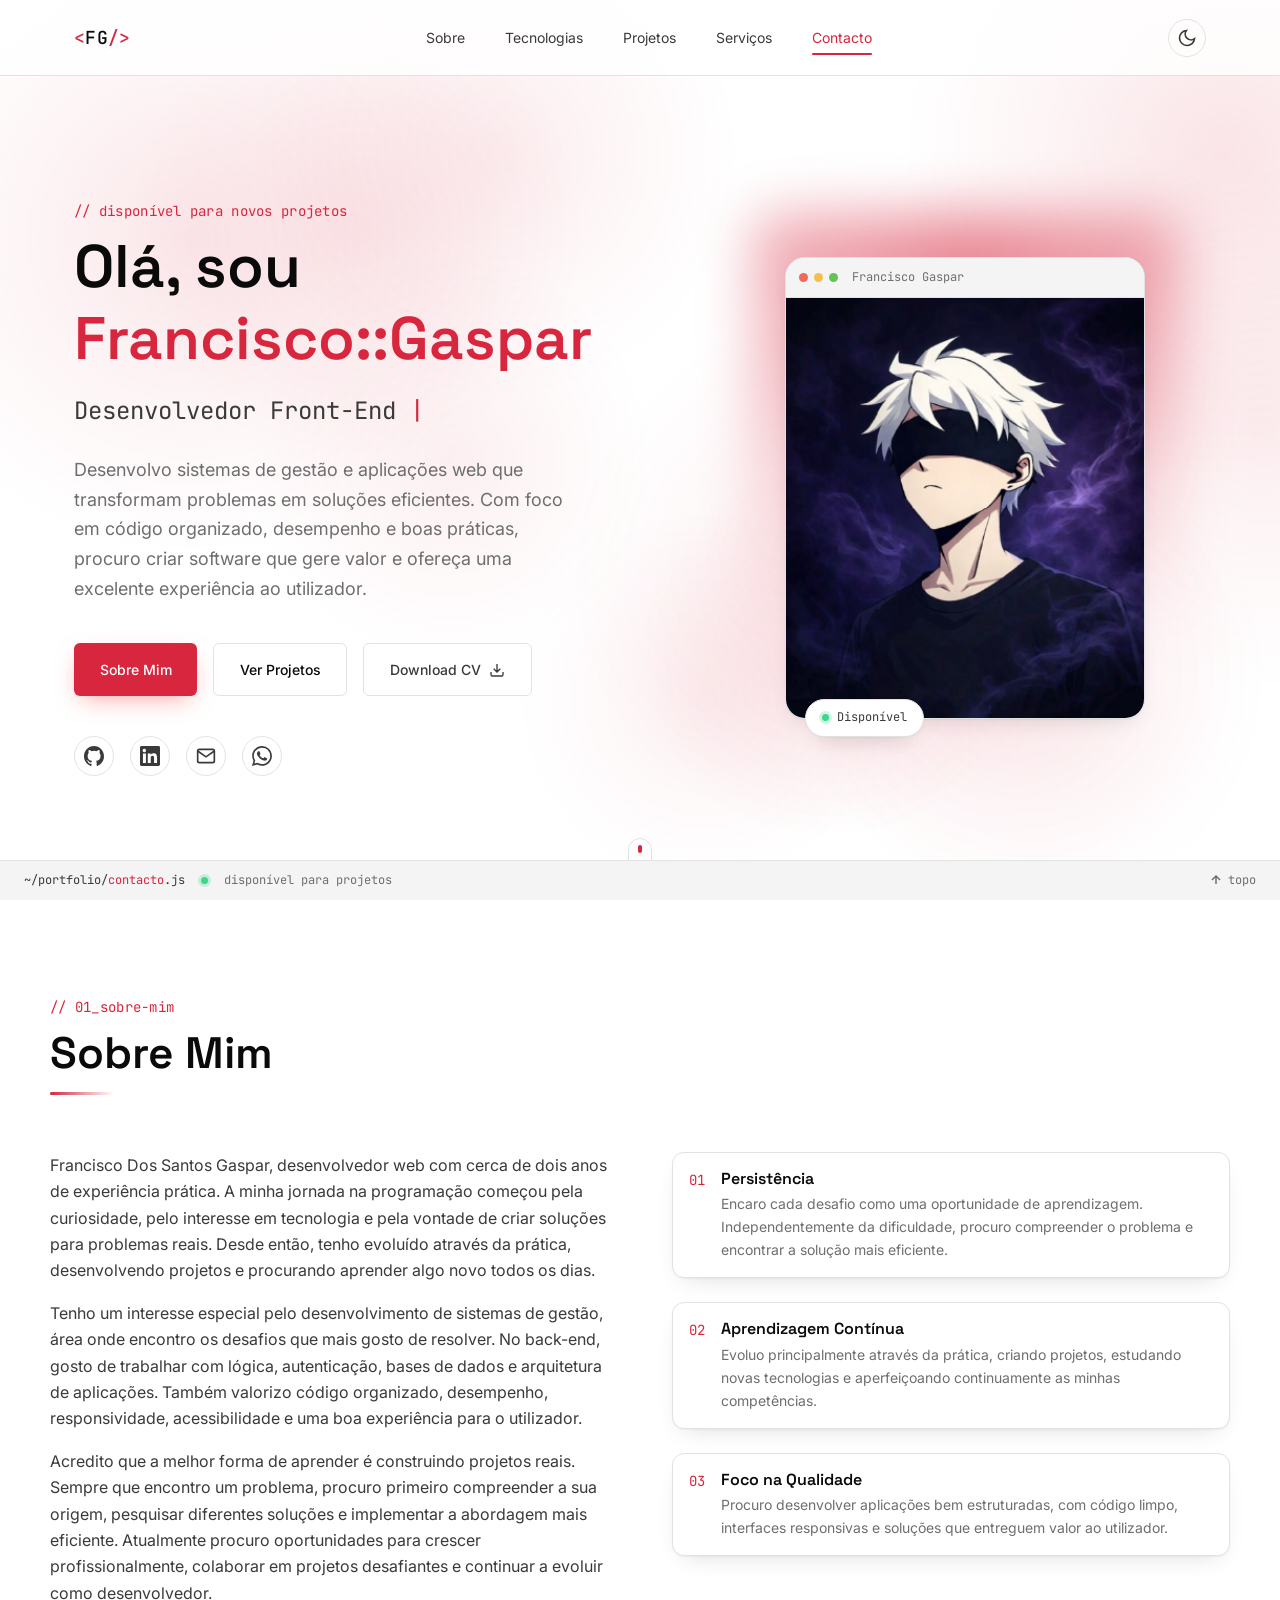
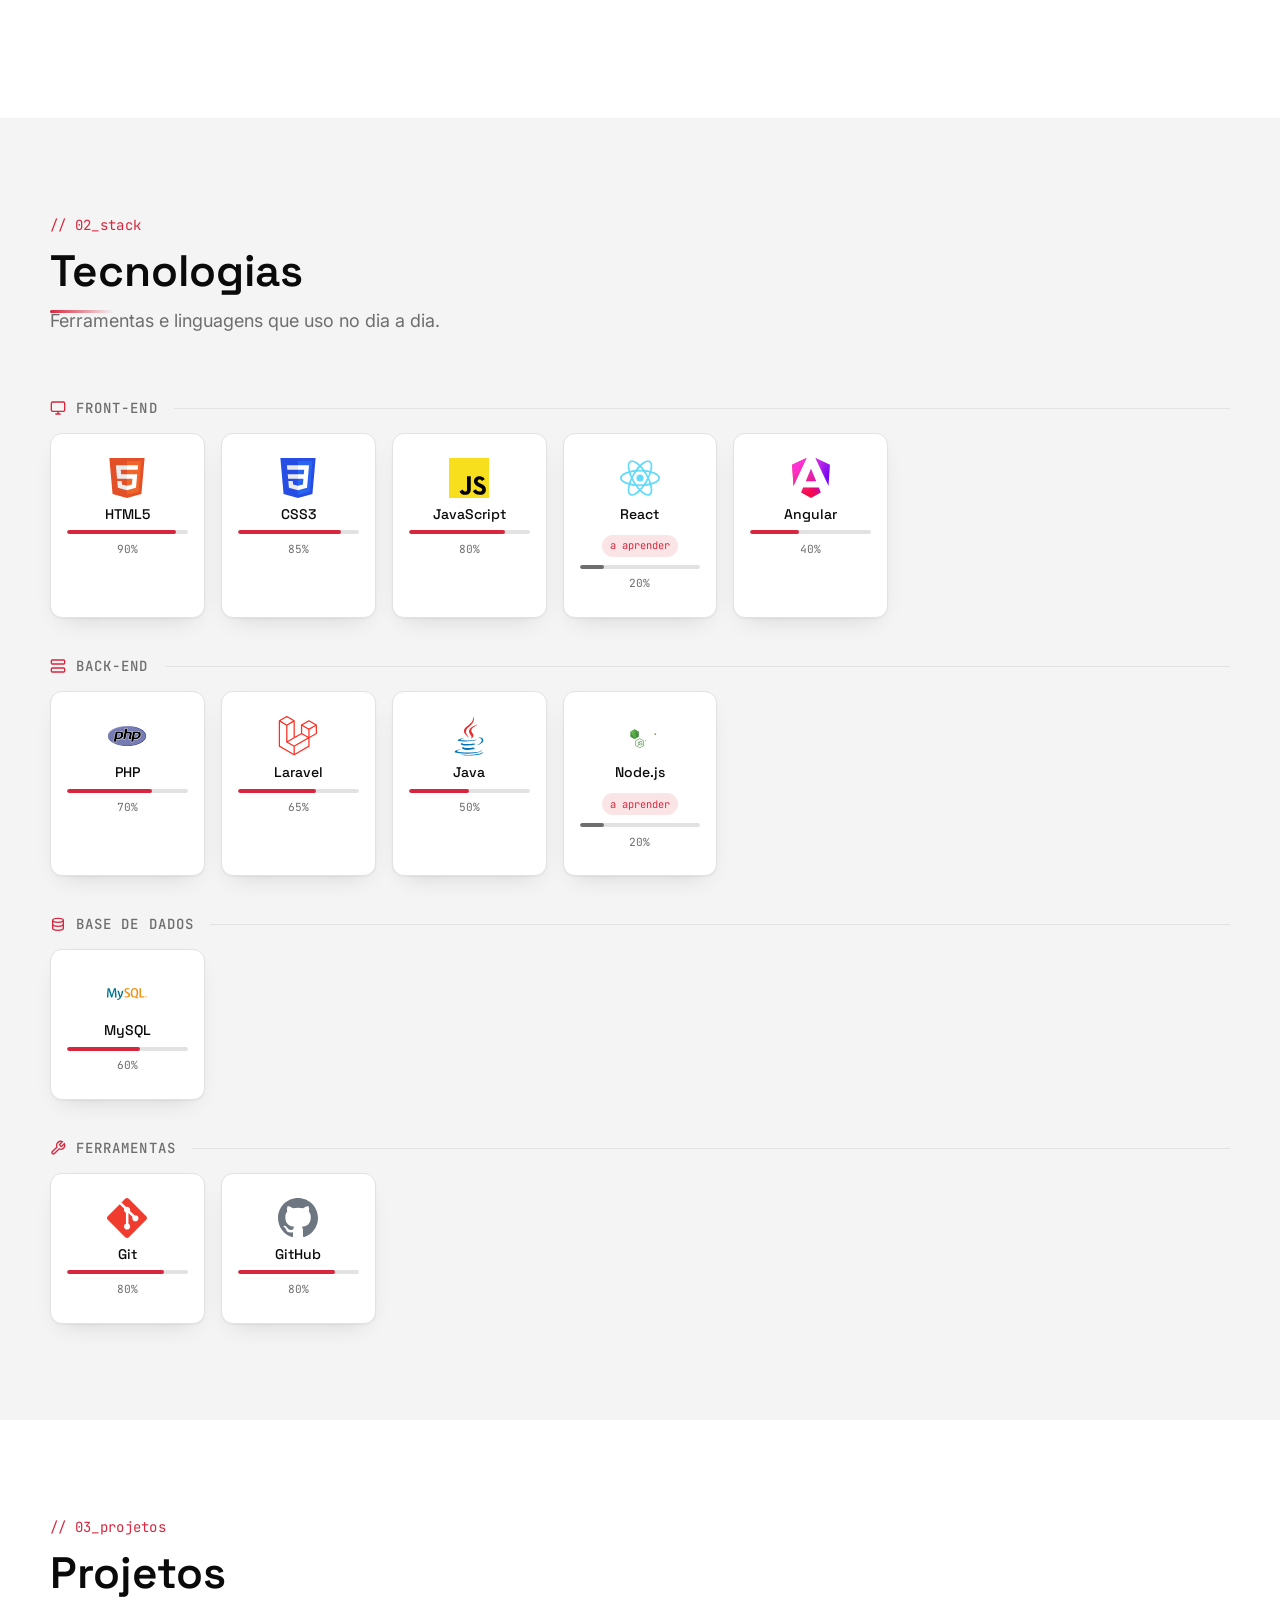
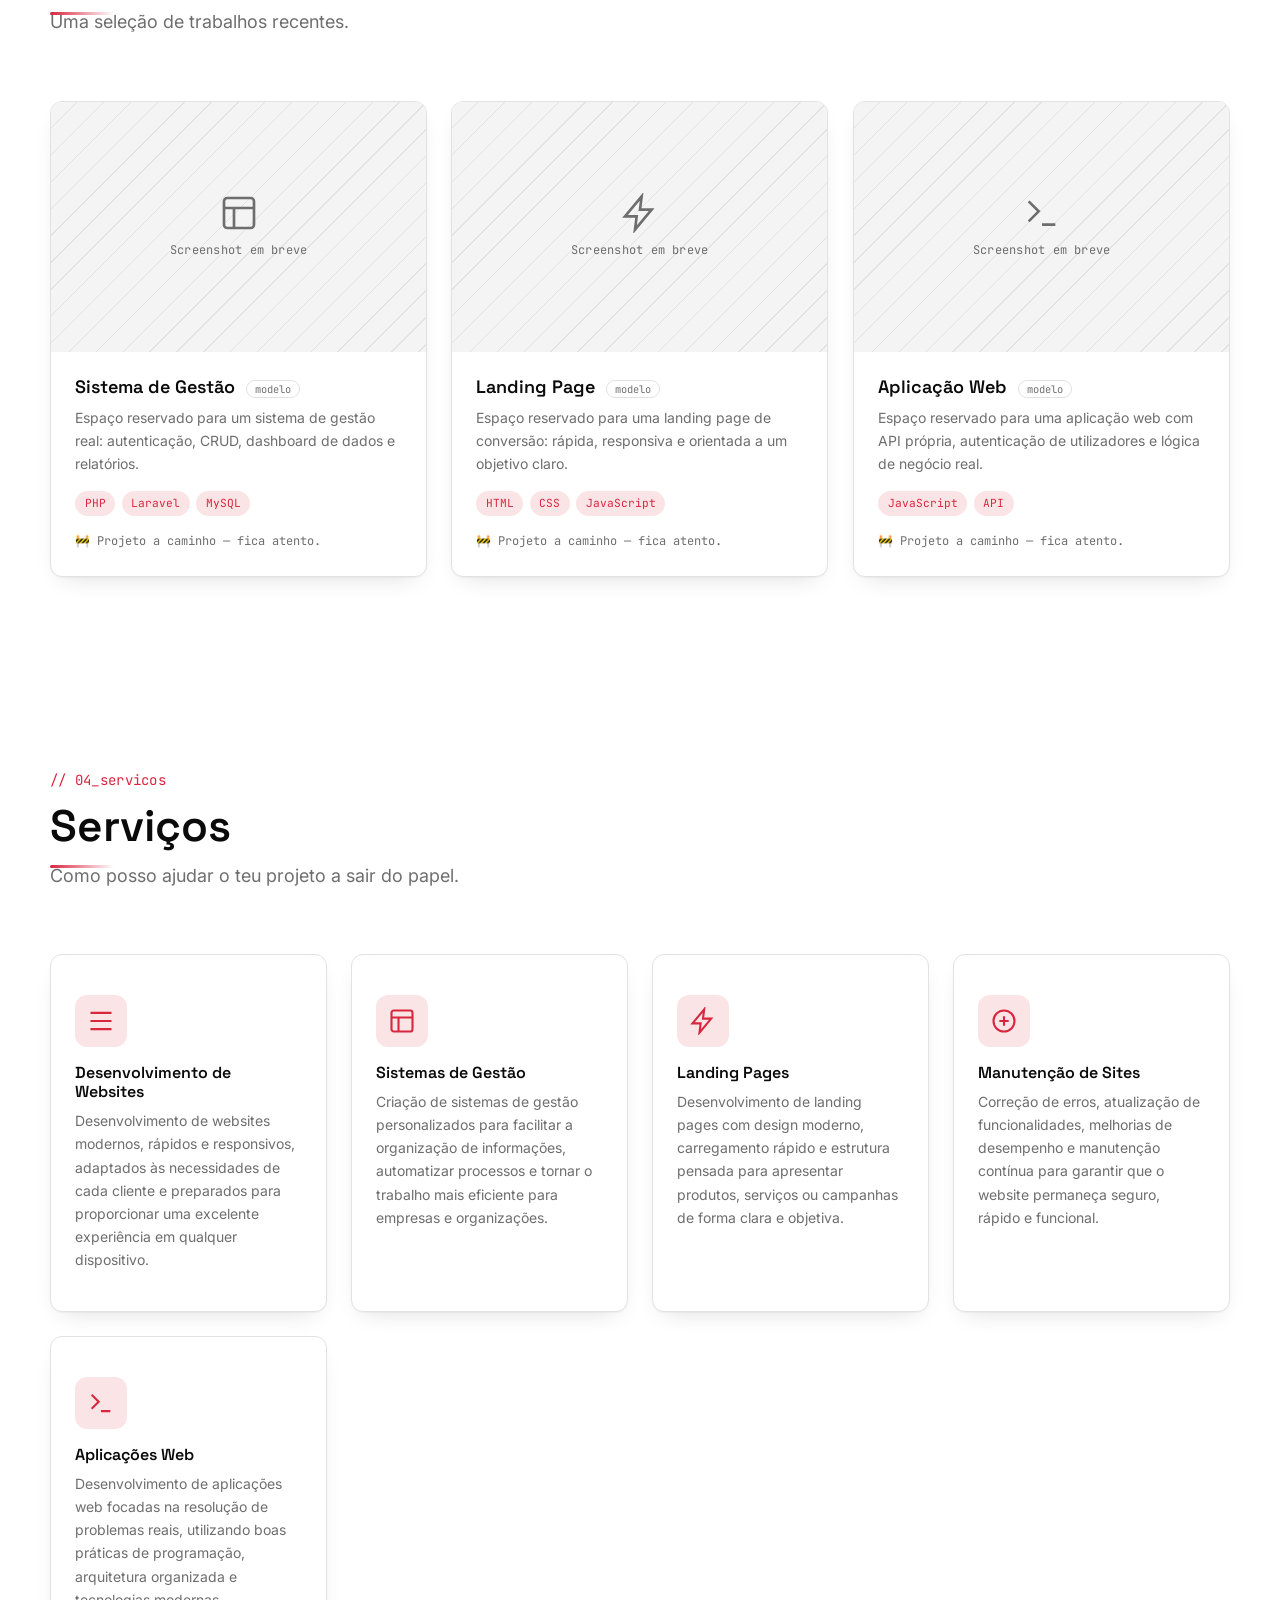
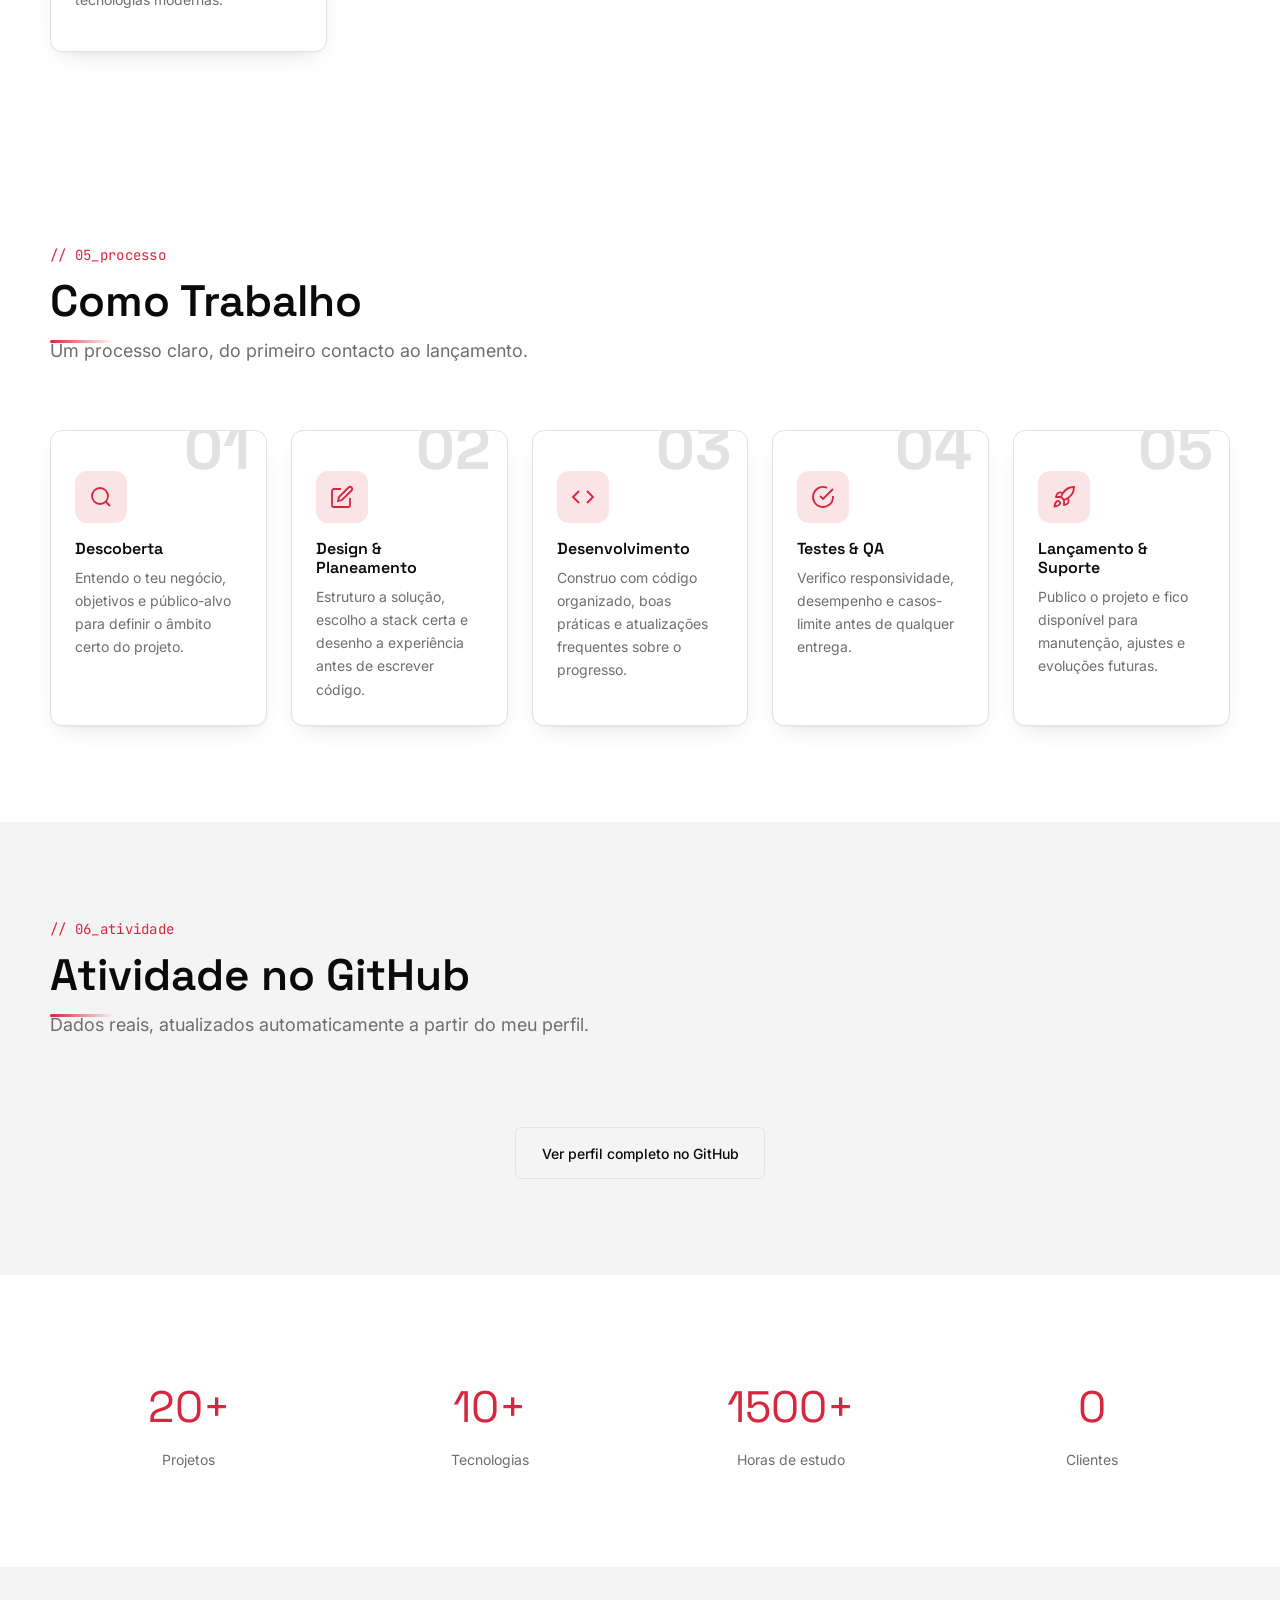
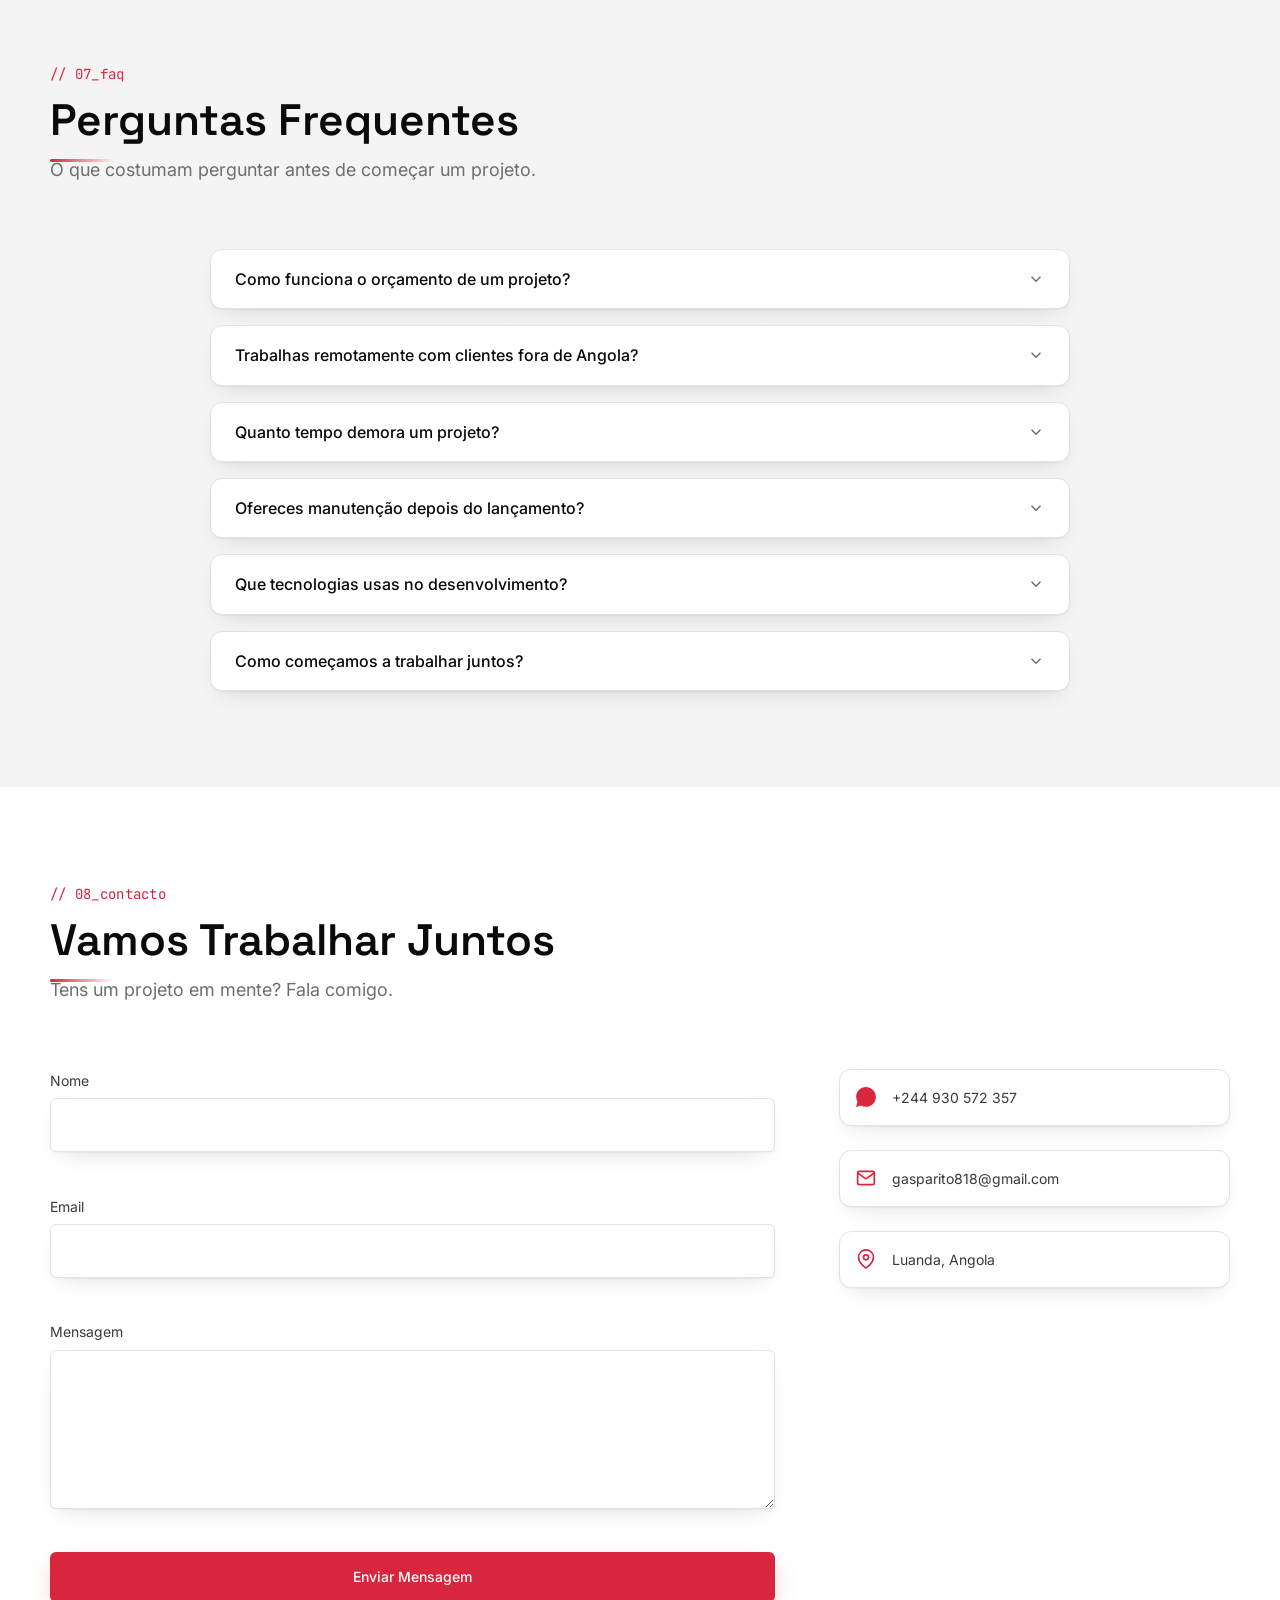
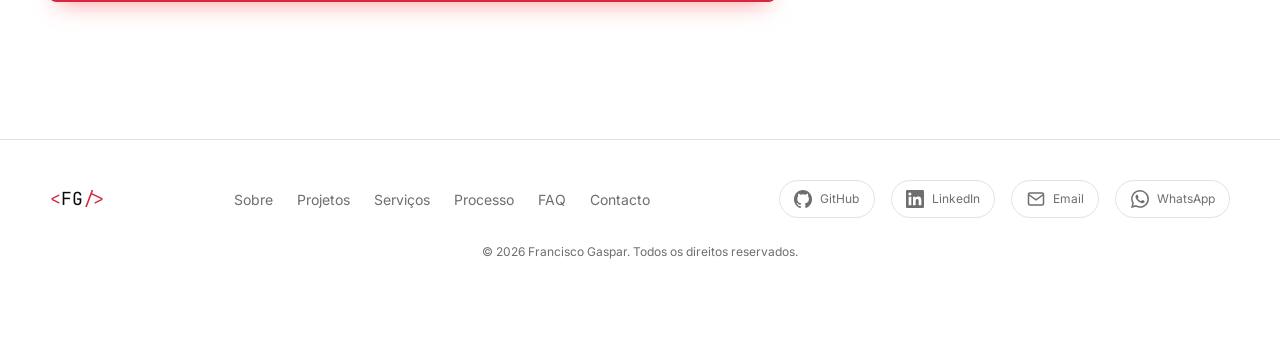
==== commit 6f990a22: "Aponta sitemap e meta tags pro domínio real do GitHub Pages Substitui o placeholder franciscogaspar." ====
--- a/index.html
+++ b/index.html
@@ -14,21 +14,19 @@
   <meta property="og:type" content="website">
   <meta property="og:title" content="Francisco Gaspar — Desenvolvedor Front-End & UI/UX Designer">
   <meta property="og:description" content="Portfólio profissional com projetos, tecnologias e serviços.">
-  <meta property="og:image" content="assets/images/og-cover.jpg">
+  <meta property="og:image" content="https://franciscofrontista.github.io/Portifolio/assets/images/og-cover.jpg">
   <meta property="og:image:width" content="1200">
   <meta property="og:image:height" content="630">
-  <!-- TODO: substitui pelo domínio real quando o site estiver publicado -->
-  <meta property="og:url" content="https://franciscogaspar.dev/">
+  <meta property="og:url" content="https://franciscofrontista.github.io/Portifolio/">
   <meta property="og:locale" content="pt_PT">
   <meta name="twitter:card" content="summary_large_image">
   <meta name="twitter:title" content="Francisco Gaspar — Desenvolvedor Front-End & UI/UX Designer">
   <meta name="twitter:description" content="Portfólio profissional com projetos, tecnologias e serviços.">
-  <meta name="twitter:image" content="assets/images/og-cover.jpg">
+  <meta name="twitter:image" content="https://franciscofrontista.github.io/Portifolio/assets/images/og-cover.jpg">
 
   <link rel="icon" type="image/png" href="assets/icons/favicon.png">
   <link rel="apple-touch-icon" href="assets/icons/apple-touch-icon.png">
-  <!-- TODO: substitui pelo domínio real quando o site estiver publicado -->
-  <link rel="canonical" href="https://franciscogaspar.dev/">
+  <link rel="canonical" href="https://franciscofrontista.github.io/Portifolio/">
   <meta name="theme-color" content="#0B0E14" media="(prefers-color-scheme: dark)">
   <meta name="theme-color" content="#FAF9F6" media="(prefers-color-scheme: light)">
 
@@ -49,8 +47,8 @@
     "@type": "Person",
     "name": "Francisco Gaspar",
     "jobTitle": "Desenvolvedor Front-End & UI/UX Designer",
-    "url": "https://franciscogaspar.dev/",
-    "image": "https://franciscogaspar.dev/assets/images/Frank.jpg",
+    "url": "https://franciscofrontista.github.io/Portifolio/",
+    "image": "https://franciscofrontista.github.io/Portifolio/assets/images/Frank.jpg",
     "email": "mailto:gasparito818@gmail.com",
     "address": {
       "@type": "PostalAddress",
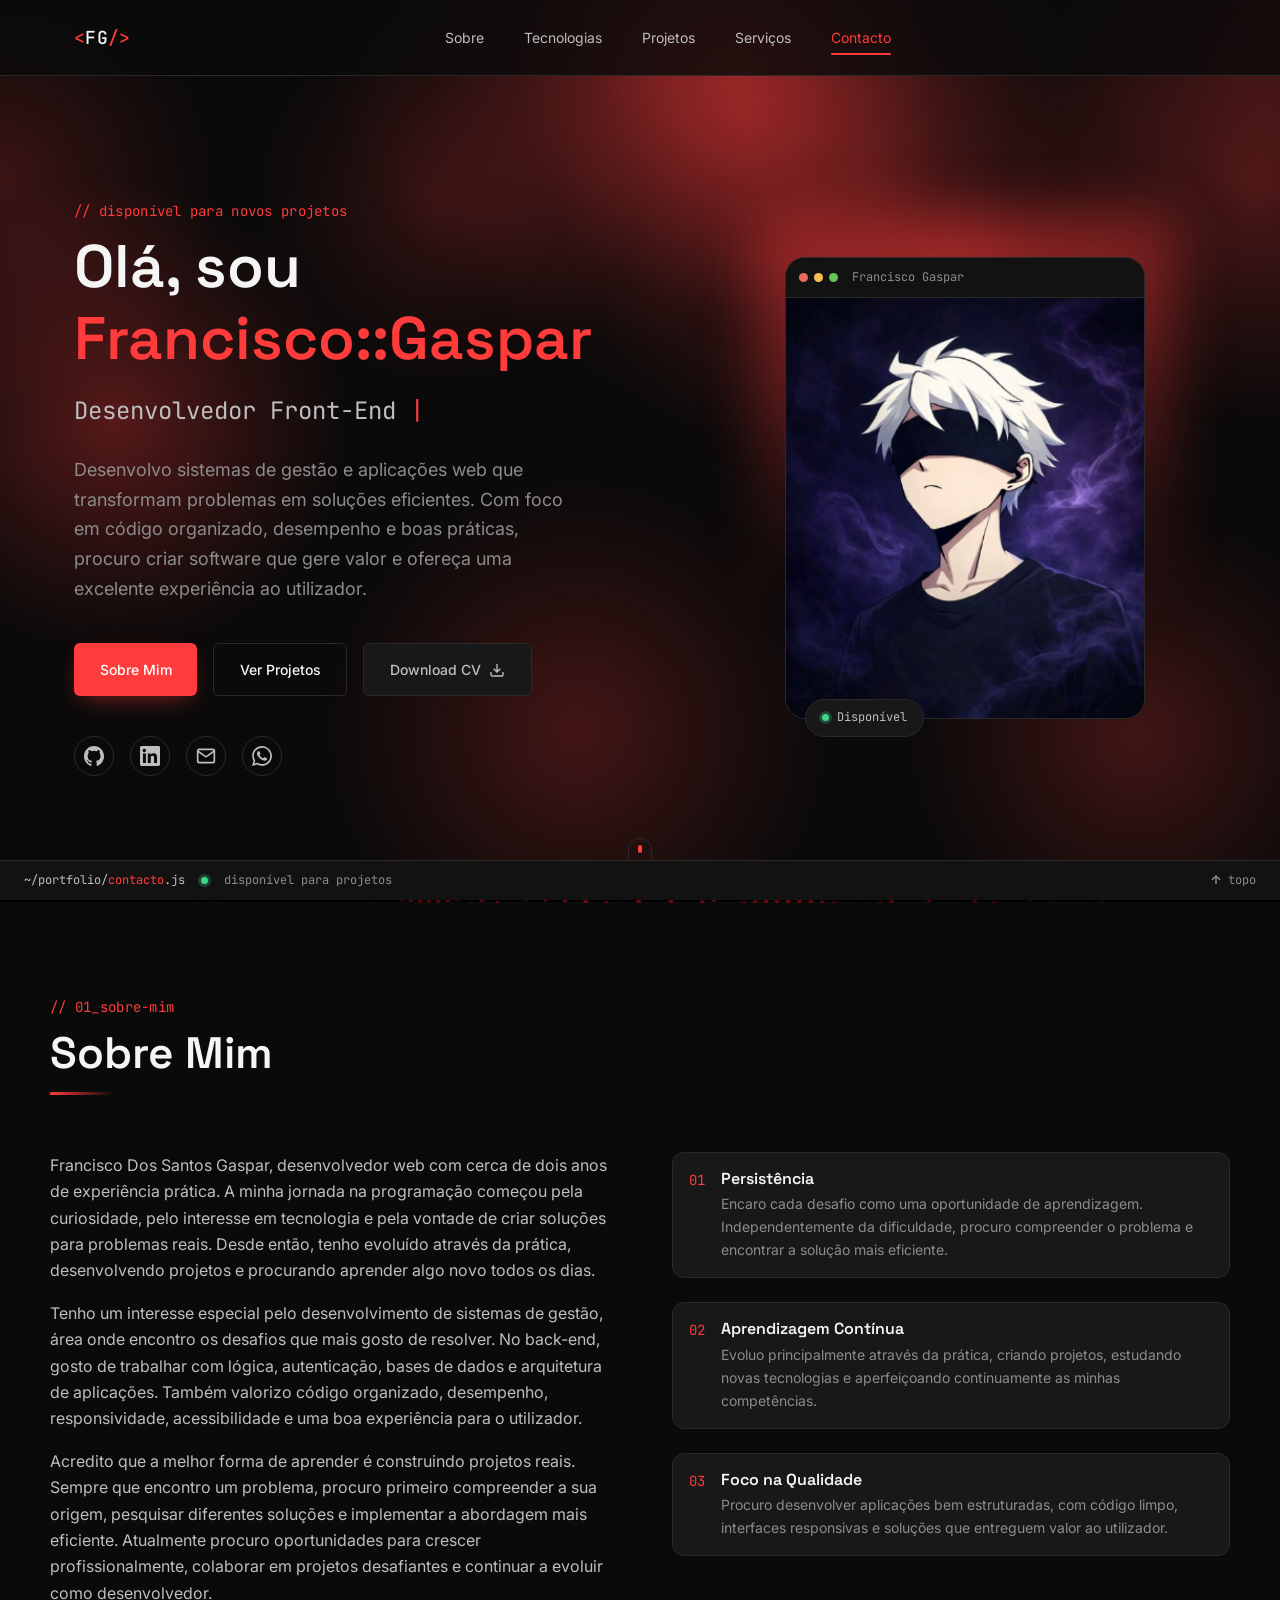
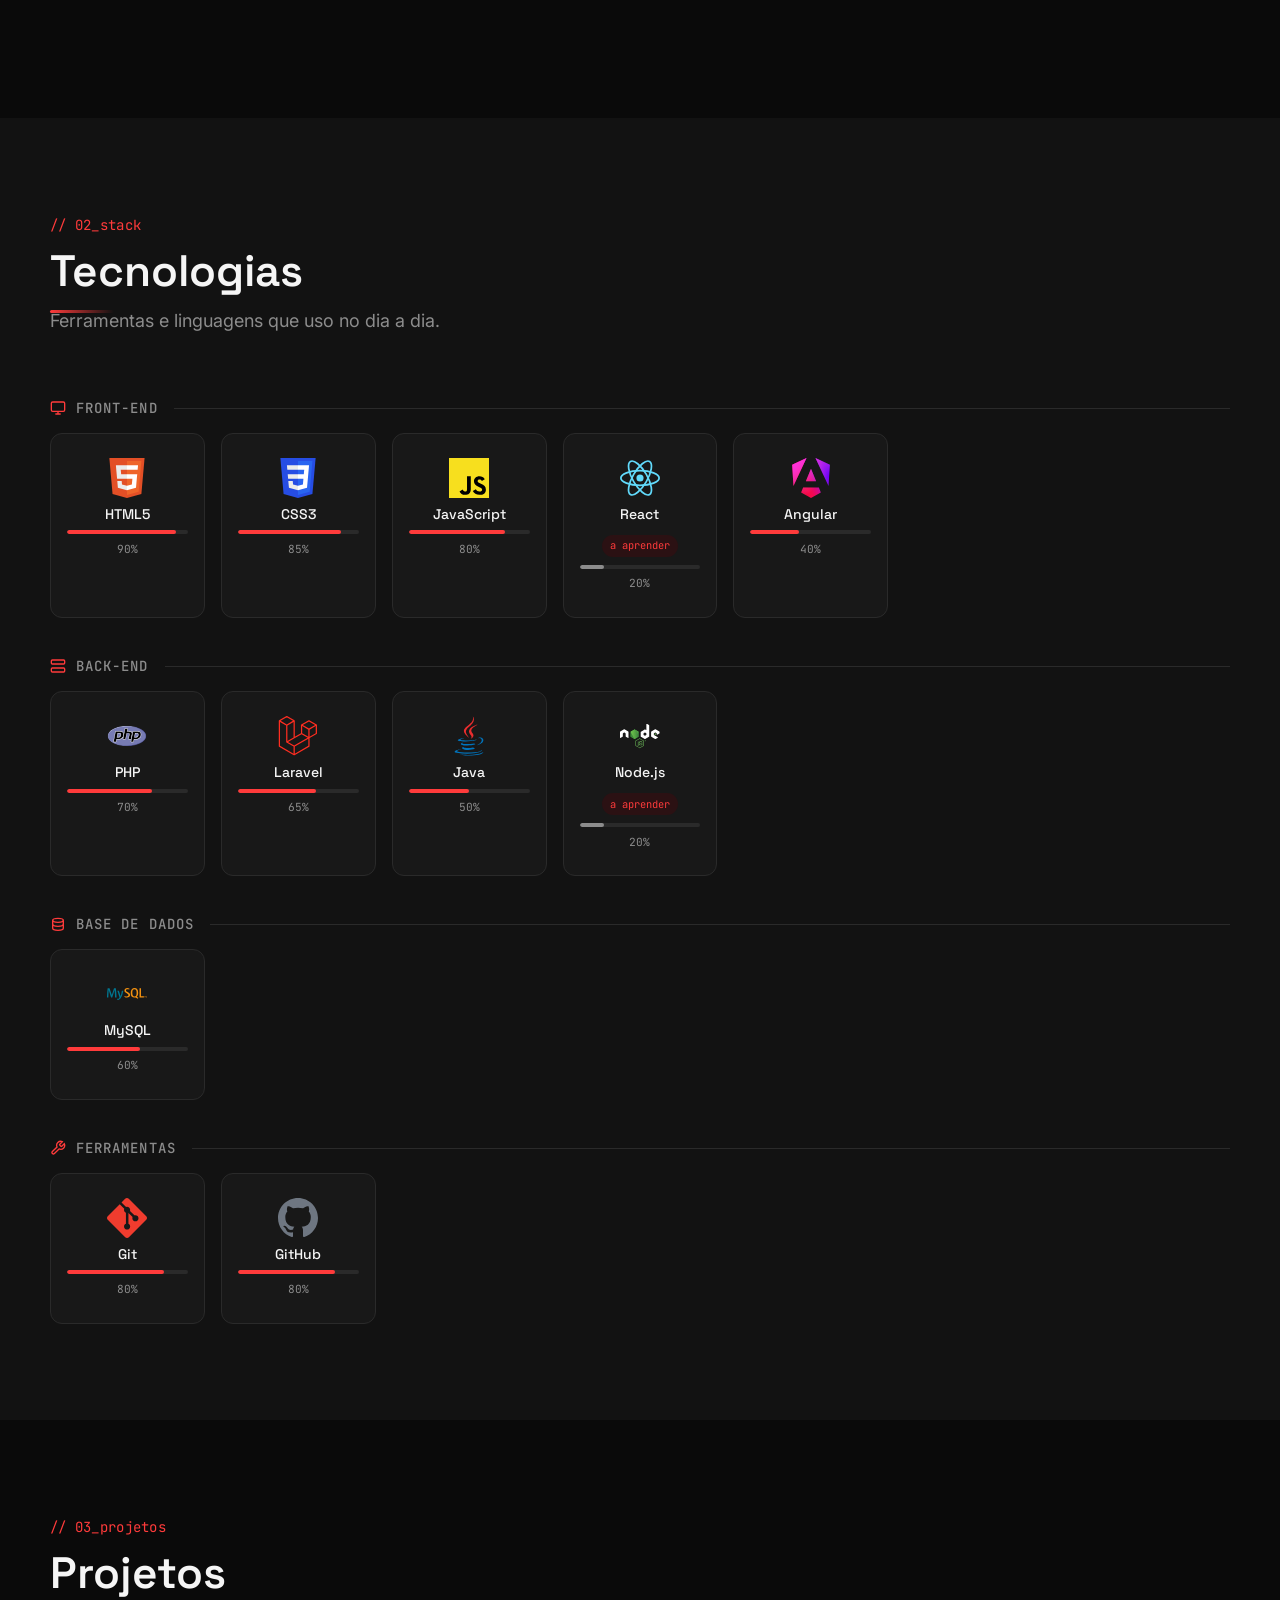
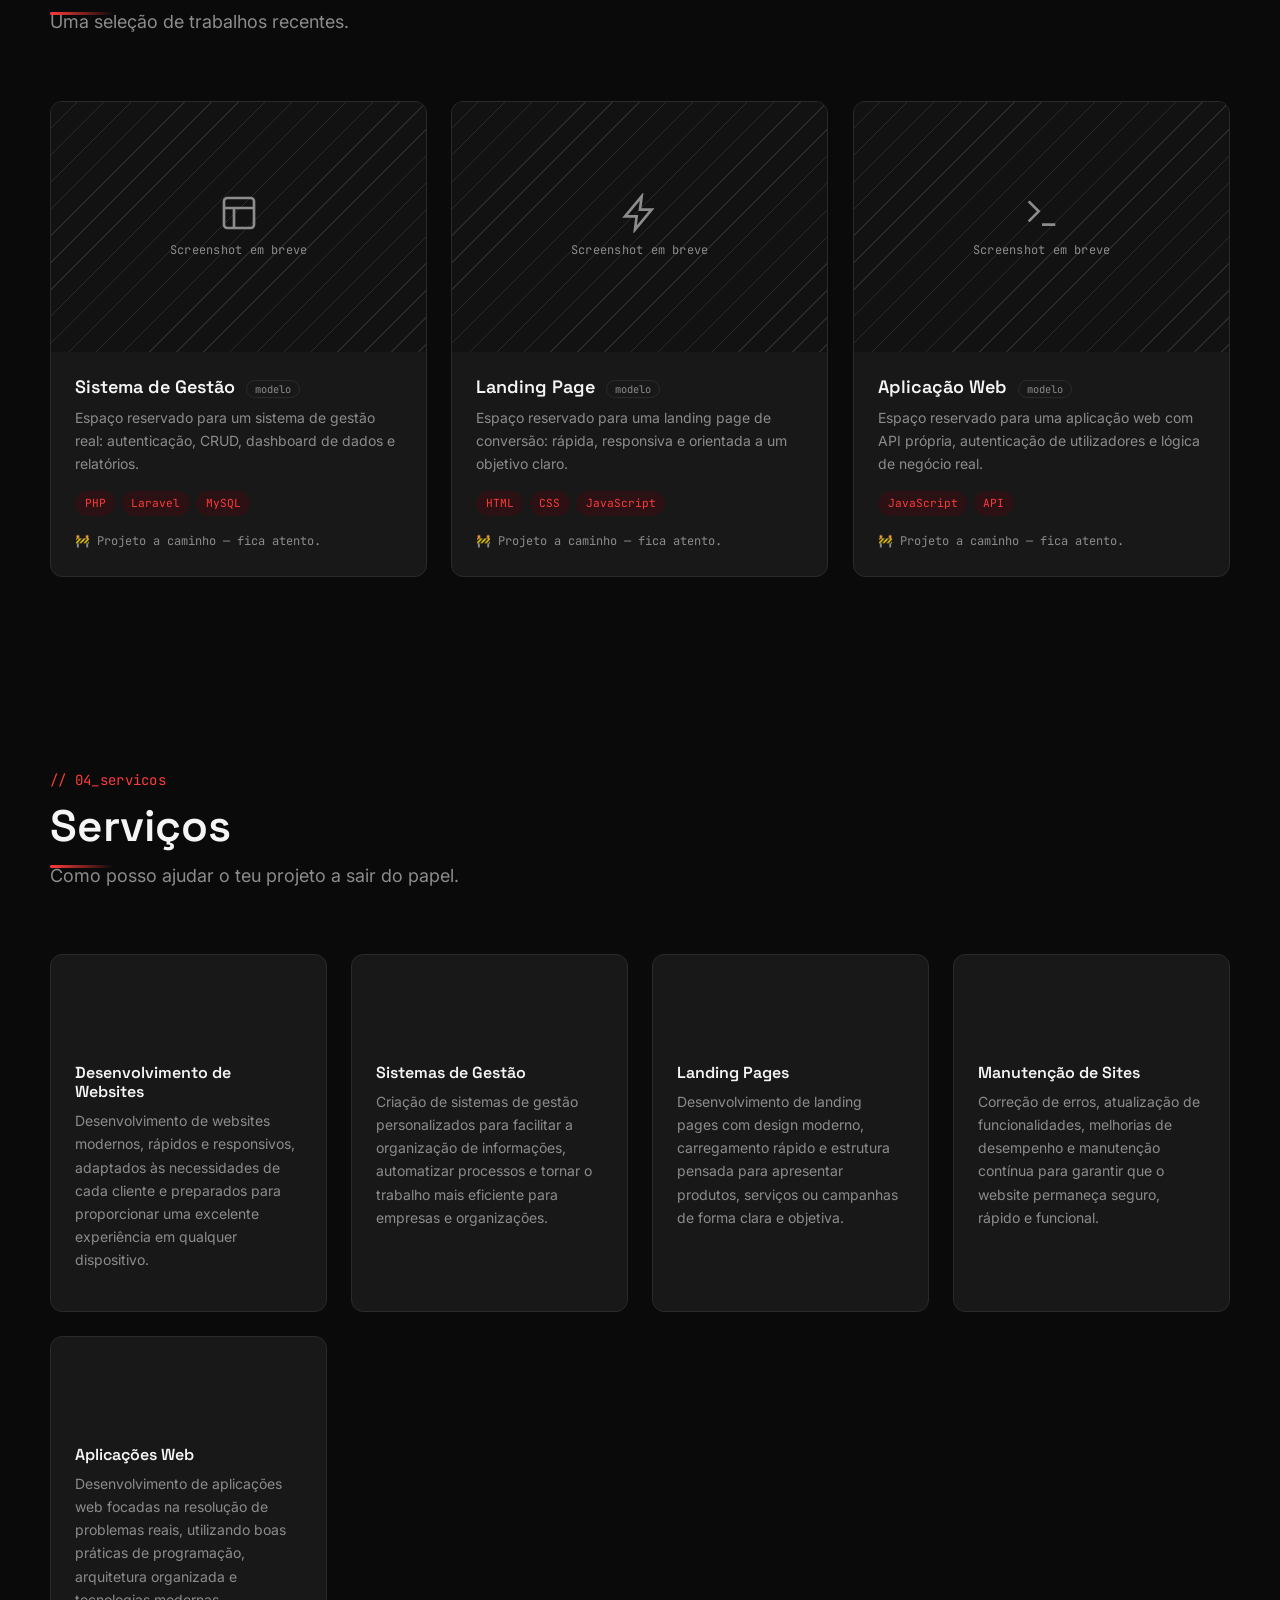
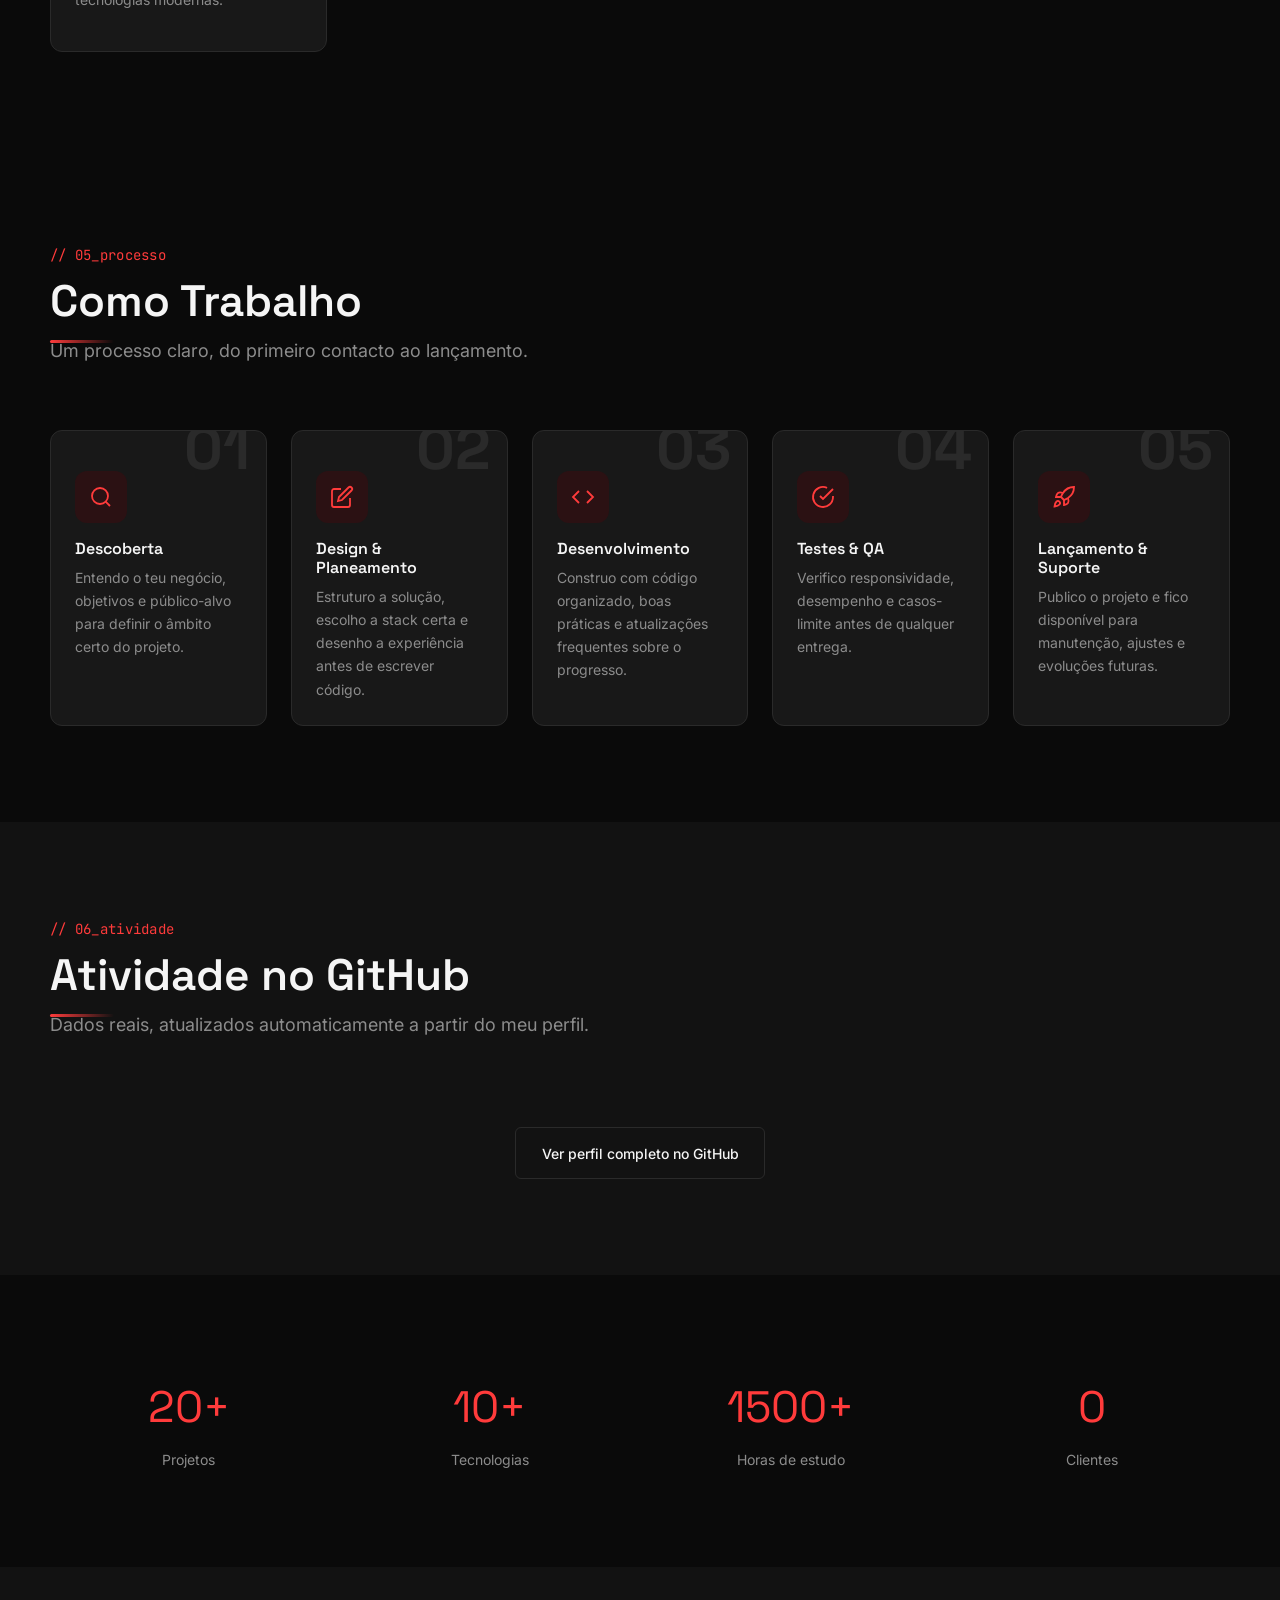
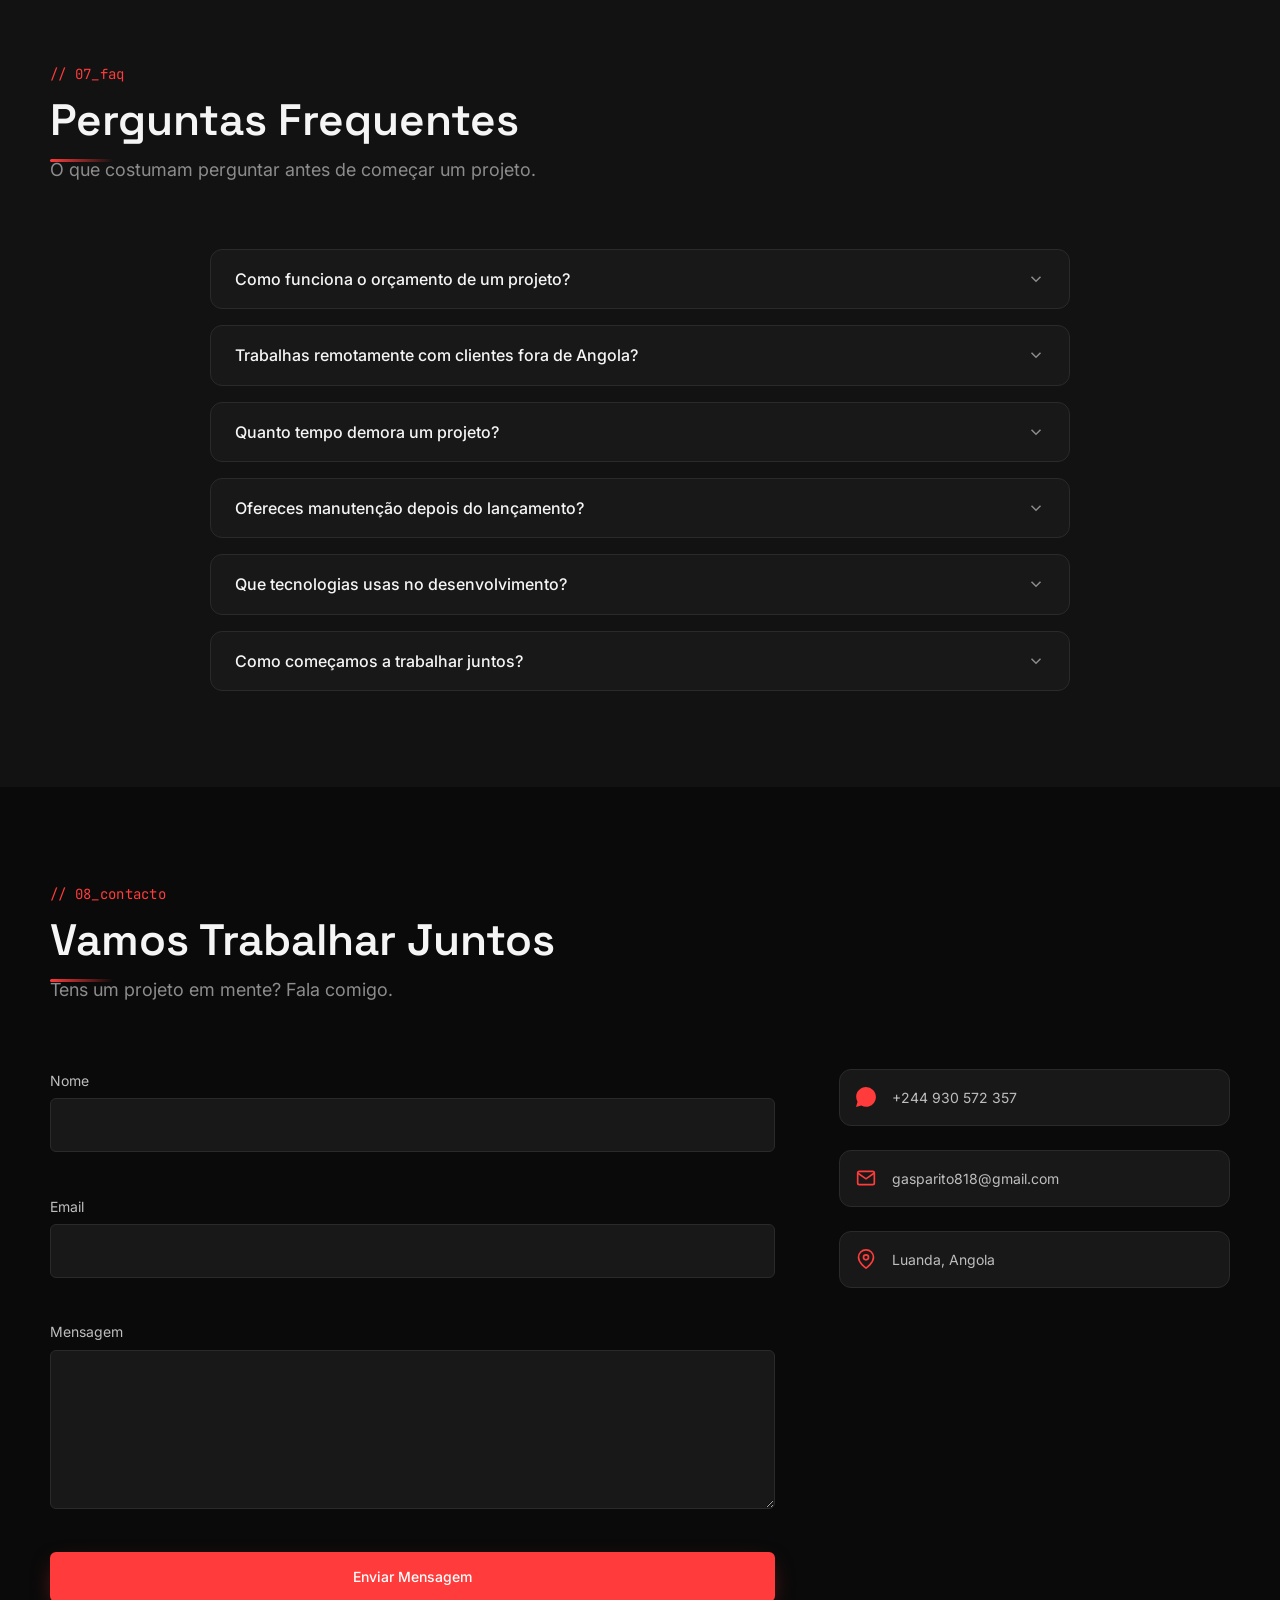
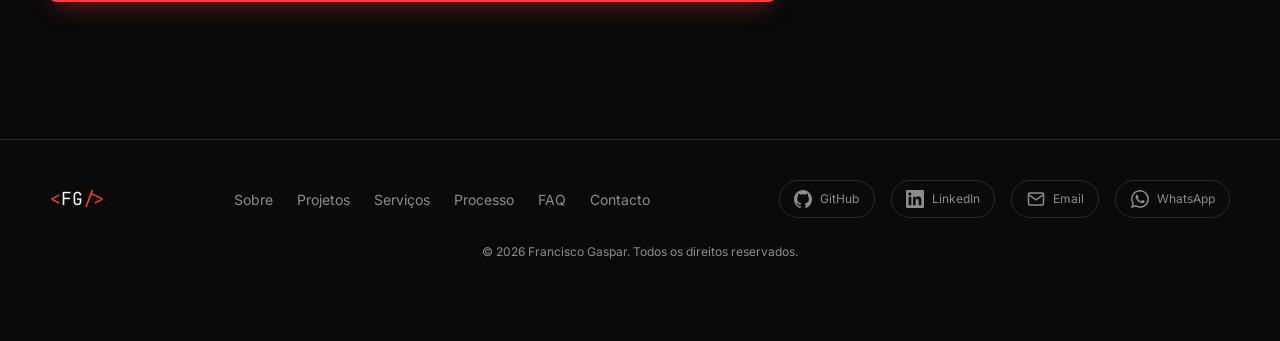
==== commit e3749fd5: "Corrige performance mobile, fundo distorcido no iOS e remove modo claro - Comprime o fundo texturado" ====
--- a/index.html
+++ b/index.html
@@ -27,8 +27,7 @@
   <link rel="icon" type="image/png" href="assets/icons/favicon.png">
   <link rel="apple-touch-icon" href="assets/icons/apple-touch-icon.png">
   <link rel="canonical" href="https://franciscofrontista.github.io/Portifolio/">
-  <meta name="theme-color" content="#0B0E14" media="(prefers-color-scheme: dark)">
-  <meta name="theme-color" content="#FAF9F6" media="(prefers-color-scheme: light)">
+  <meta name="theme-color" content="#0B0E14">
 
   <!-- ===== Tipografia (Google Fonts) ===== -->
   <link rel="preconnect" href="https://fonts.googleapis.com">
@@ -64,16 +63,6 @@
 </head>
 <body>
 
-  <!-- Evita "flash" de tema errado: o theme.js define o tema antes da pintura -->
-  <script>
-    (function () {
-      const savedTheme = localStorage.getItem('portfolio-theme');
-      const systemPrefersLight = window.matchMedia('(prefers-color-scheme: light)').matches;
-      const theme = savedTheme || (systemPrefersLight ? 'light' : 'dark');
-      document.documentElement.setAttribute('data-theme', theme);
-    })();
-  </script>
-
   <!-- ===================== PRELOADER ===================== -->
   <noscript><style>.preloader { display: none !important; }</style></noscript>
   <div class="preloader" id="preloader" aria-hidden="true">
@@ -134,17 +123,6 @@
       </ul>
 
       <div class="navbar__actions">
-        <!-- Botão de tema -->
-        <button class="theme-toggle" id="themeToggle" aria-label="Alternar tema claro/escuro" aria-pressed="false">
-          <svg class="icon-sun" width="20" height="20" viewBox="0 0 24 24" fill="none" stroke="currentColor" stroke-width="2" aria-hidden="true">
-            <circle cx="12" cy="12" r="4"></circle>
-            <path d="M12 2v2M12 20v2M4.93 4.93l1.41 1.41M17.66 17.66l1.41 1.41M2 12h2M20 12h2M6.34 17.66l-1.41 1.41M19.07 4.93l-1.41 1.41"></path>
-          </svg>
-          <svg class="icon-moon" width="20" height="20" viewBox="0 0 24 24" fill="none" stroke="currentColor" stroke-width="2" aria-hidden="true">
-            <path d="M21 12.79A9 9 0 1111.21 3 7 7 0 0021 12.79z"></path>
-          </svg>
-        </button>
-
         <!-- Menu mobile (hambúrguer) -->
         <button class="navbar__burger" id="navBurger" aria-label="Abrir menu de navegação" aria-expanded="false" aria-controls="navLinks">
           <span></span><span></span><span></span>
@@ -878,7 +856,6 @@
 
   <!-- ===================== SCRIPTS ===================== -->
   <script src="preloader.js" defer></script>
-  <script src="theme.js" defer></script>
   <script src="typing.js" defer></script>
   <script src="scroll.js" defer></script>
   <script src="main.js" defer></script>
--- a/Style.css
+++ b/Style.css
@@ -56,21 +56,6 @@
   --transition-base: 0.3s ease;
 }
 
-[data-theme="light"] {
-  --bg-primary: #FFFFFF;
-  --bg-secondary: #F4F4F4;
-  --bg-elevated: #FFFFFF;
-  --border-color: #E2E2E2;
-  --text-primary: #0A0A0A;
-  --text-secondary: #3A3A3A;
-  --text-muted: #6E6E6E;
-  --accent: #D7263D;
-  --accent-hover: #B01E30;
-  --accent-soft: #FBE4E6;
-  --shadow-color: rgba(10, 10, 10, 0.12);
-  --card-shadow: 0 1px 2px rgba(10, 10, 10, 0.045), 0 10px 24px -12px rgba(10, 10, 10, 0.16);
-}
-
 /* ---------- 2. RESET ---------- */
 *, *::before, *::after { box-sizing: border-box; margin: 0; padding: 0; }
 
@@ -153,14 +138,14 @@
     url('assets/images/section-bg.jpg');
 }
 
-/* Teste: fundo texturado (assets/images/back.jpg) nas secções essenciais.
+/* Teste: fundo texturado (assets/images/back.webp) nas secções essenciais.
    background-attachment: fixed faz a imagem parecer uma única superfície
    contínua por trás das secções, em vez de repetir/cortar por secção. */
 .section--textured {
   background-color: var(--bg-primary);
   background-image:
     linear-gradient(color-mix(in srgb, var(--bg-primary) 70%, transparent), color-mix(in srgb, var(--bg-primary) 70%, transparent)),
-    url('assets/images/back.jpg');
+    url('assets/images/back.webp');
   background-size: cover;
   background-position: center;
   background-repeat: no-repeat;
@@ -172,7 +157,7 @@
 #sobre.section--textured {
   background-image:
     linear-gradient(color-mix(in srgb, var(--bg-primary) 85%, transparent), color-mix(in srgb, var(--bg-primary) 85%, transparent)),
-    url('assets/images/back.jpg');
+    url('assets/images/back.webp');
 }
 
 .section__header {
@@ -342,25 +327,6 @@
   align-items: center;
   gap: var(--space-sm);
 }
-
-.theme-toggle {
-  display: grid;
-  place-items: center;
-  width: 38px; height: 38px;
-  border-radius: 50%;
-  border: 1px solid var(--border-color);
-  color: var(--text-secondary);
-  transition: border-color var(--transition-fast), color var(--transition-fast), transform var(--transition-base), background var(--transition-fast);
-}
-.theme-toggle:hover {
-  color: var(--accent);
-  border-color: var(--accent);
-  background: var(--accent-soft);
-  transform: rotate(-14deg);
-}
-.theme-toggle .icon-moon { display: none; }
-[data-theme="light"] .theme-toggle .icon-sun { display: none; }
-[data-theme="light"] .theme-toggle .icon-moon { display: block; }
 
 .navbar__burger {
   display: none;
@@ -1163,7 +1129,7 @@
   background-color: var(--bg-primary);
   background-image:
     linear-gradient(color-mix(in srgb, var(--bg-primary) 90%, transparent), color-mix(in srgb, var(--bg-primary) 90%, transparent)),
-    url('assets/images/back.jpg');
+    url('assets/images/back.webp');
   background-size: cover;
   background-position: center;
   transition: opacity 0.6s ease, visibility 0.6s ease;
--- a/responsive.css
+++ b/responsive.css
@@ -133,4 +133,15 @@
 /* ---------- Telas muito largas: trava o crescimento do hero ---------- */
 @media (min-width: 1440px) {
   .hero__inner { padding-top: calc(var(--navbar-height) + var(--space-2xl)); }
-}+}
+
+/* ---------- Fundo texturado em ecrãs táteis ----------
+   iOS Safari (e a maioria dos browsers mobile) não suporta bem
+   background-attachment: fixed — a imagem aparece distorcida/cortada
+   e pode "saltar" durante o scroll. Em ecrãs táteis/pequenos, usa-se
+   scroll normal em vez de fixed. */
+@media (hover: none) and (pointer: coarse), (max-width: 900px) {
+  .section--textured {
+    background-attachment: scroll;
+  }
+}
